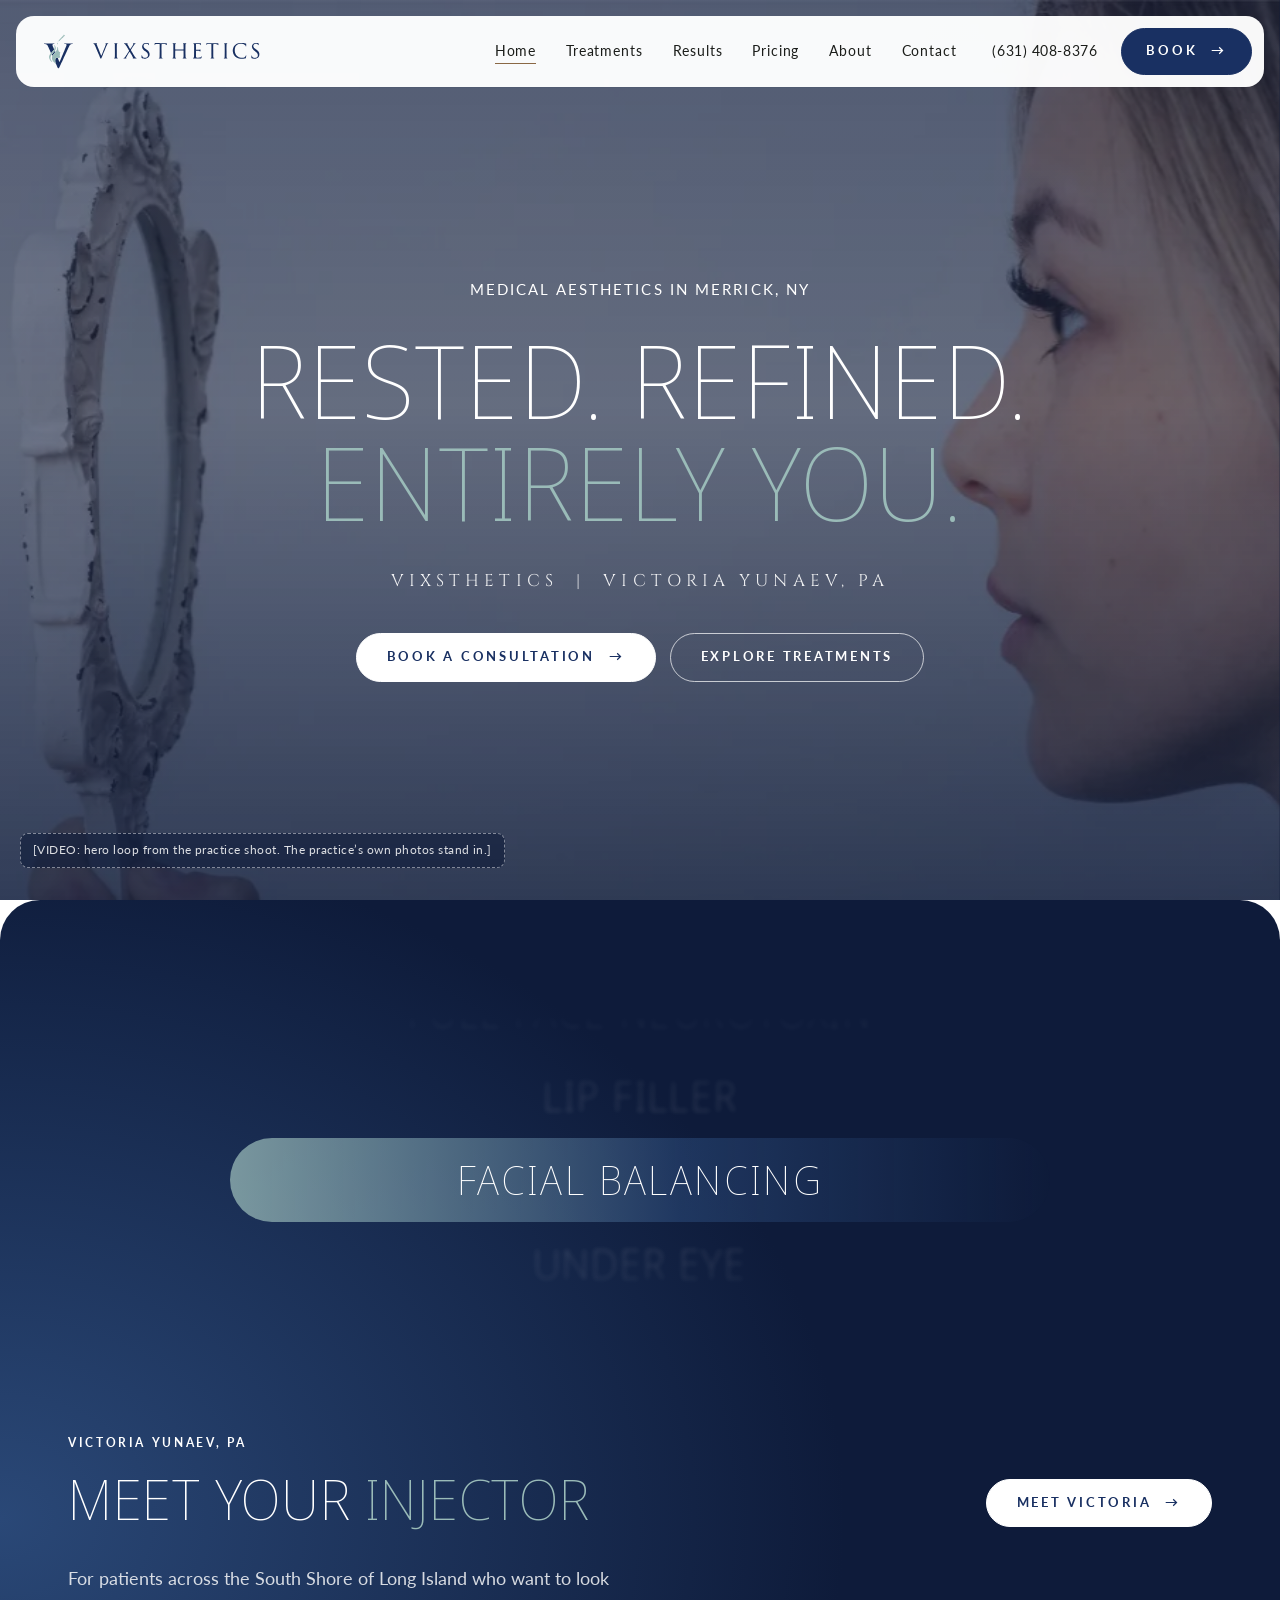
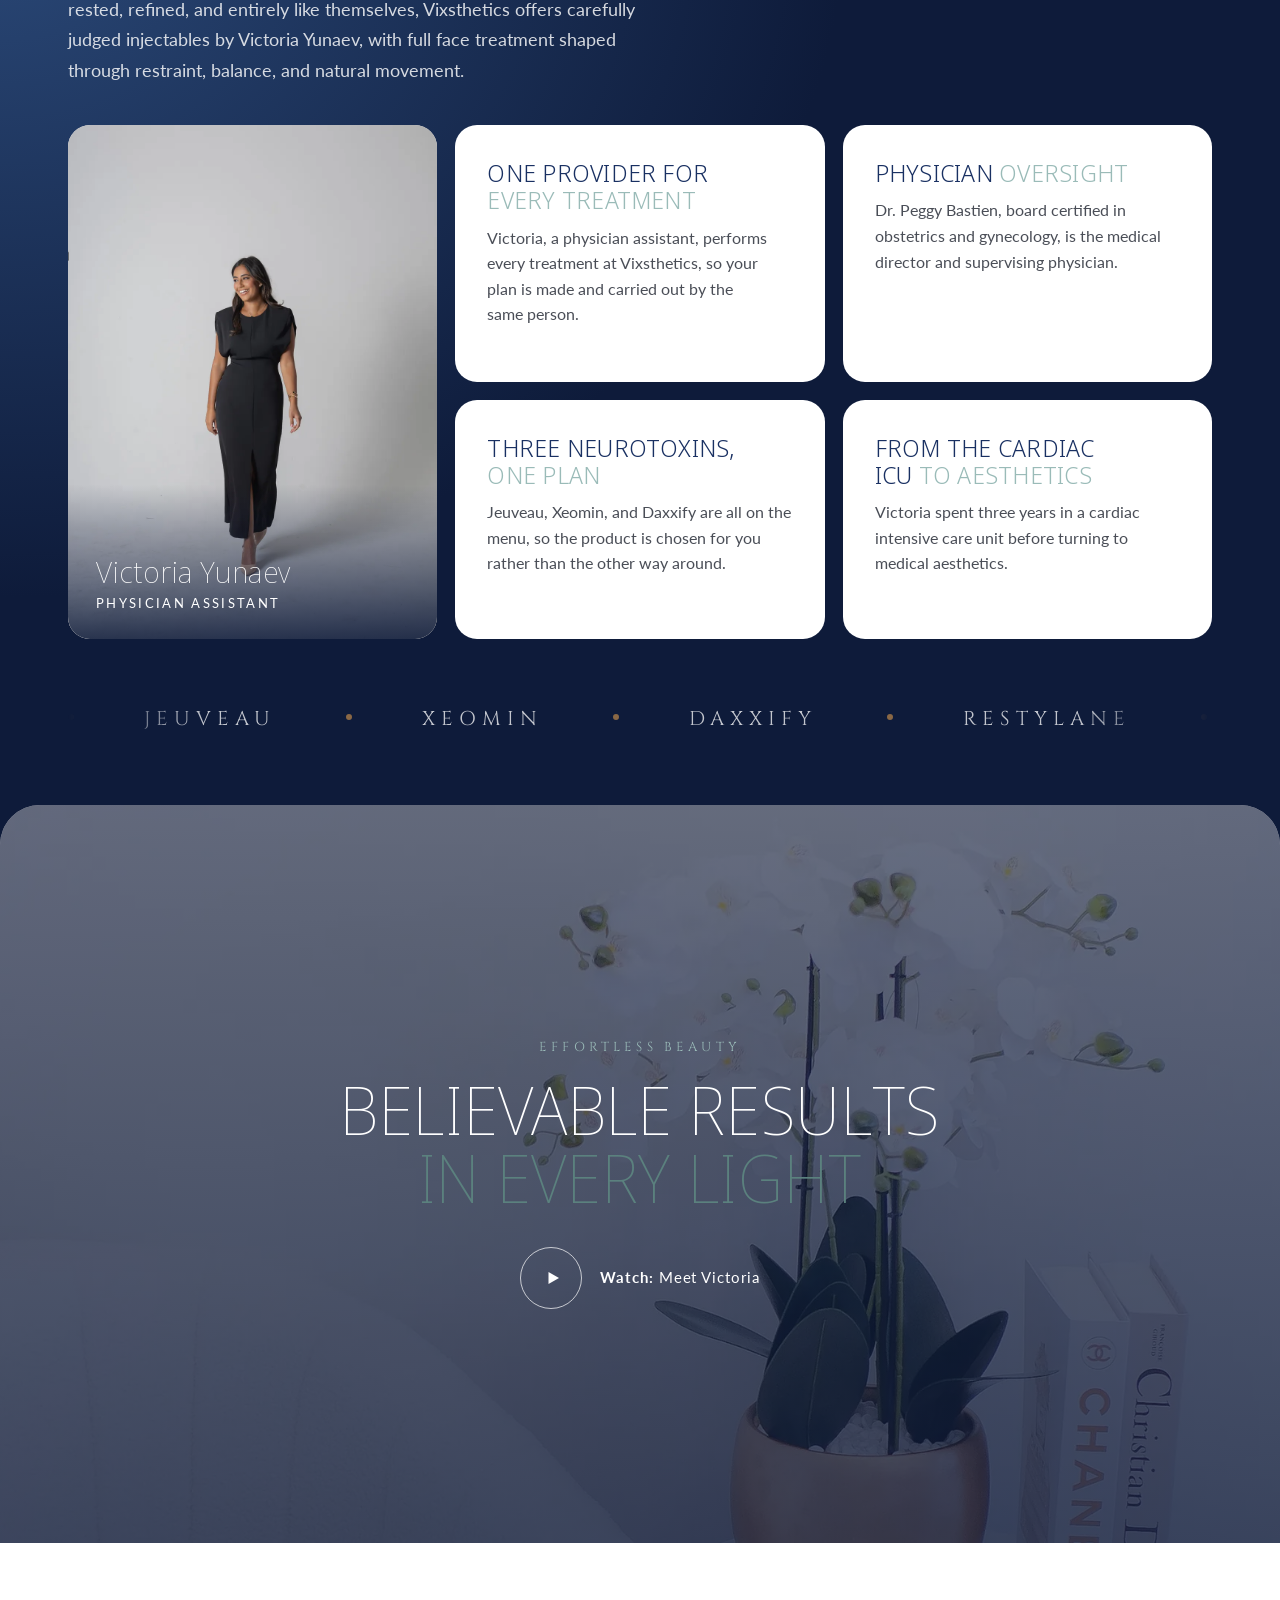
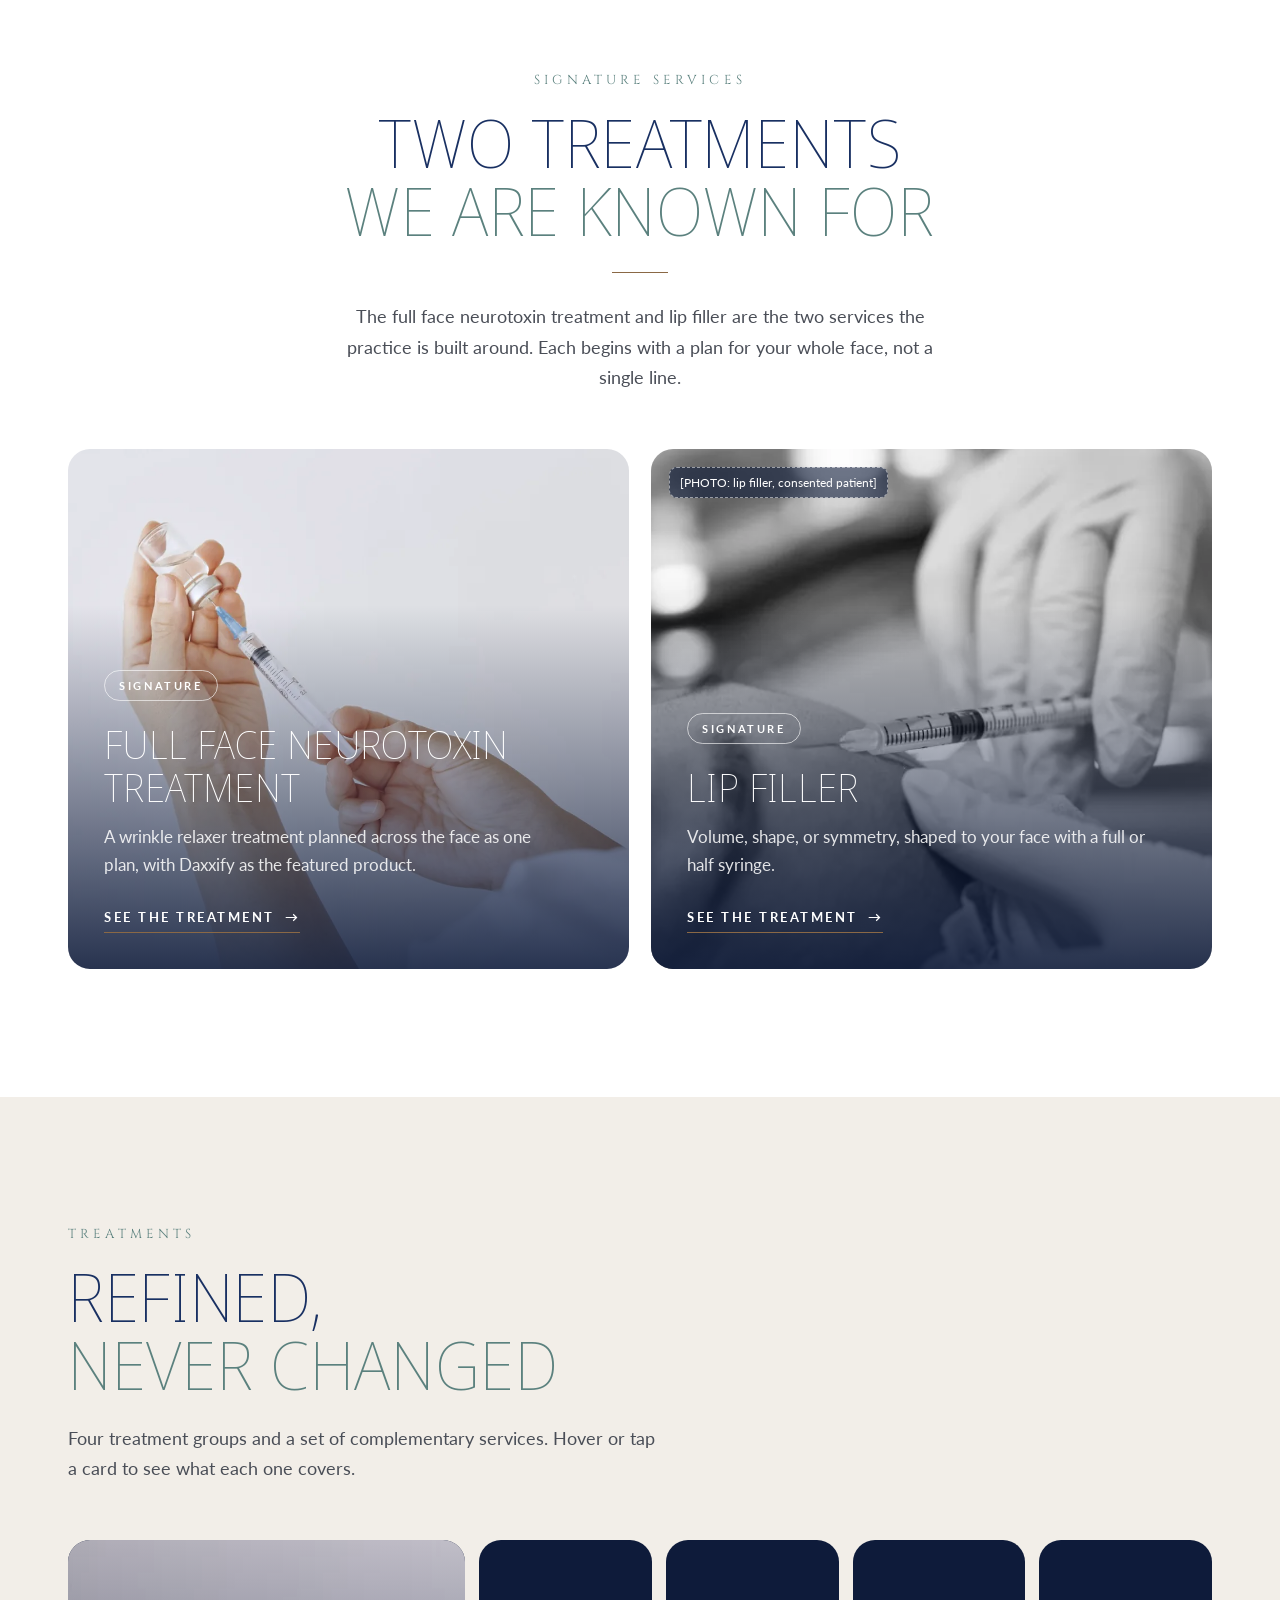
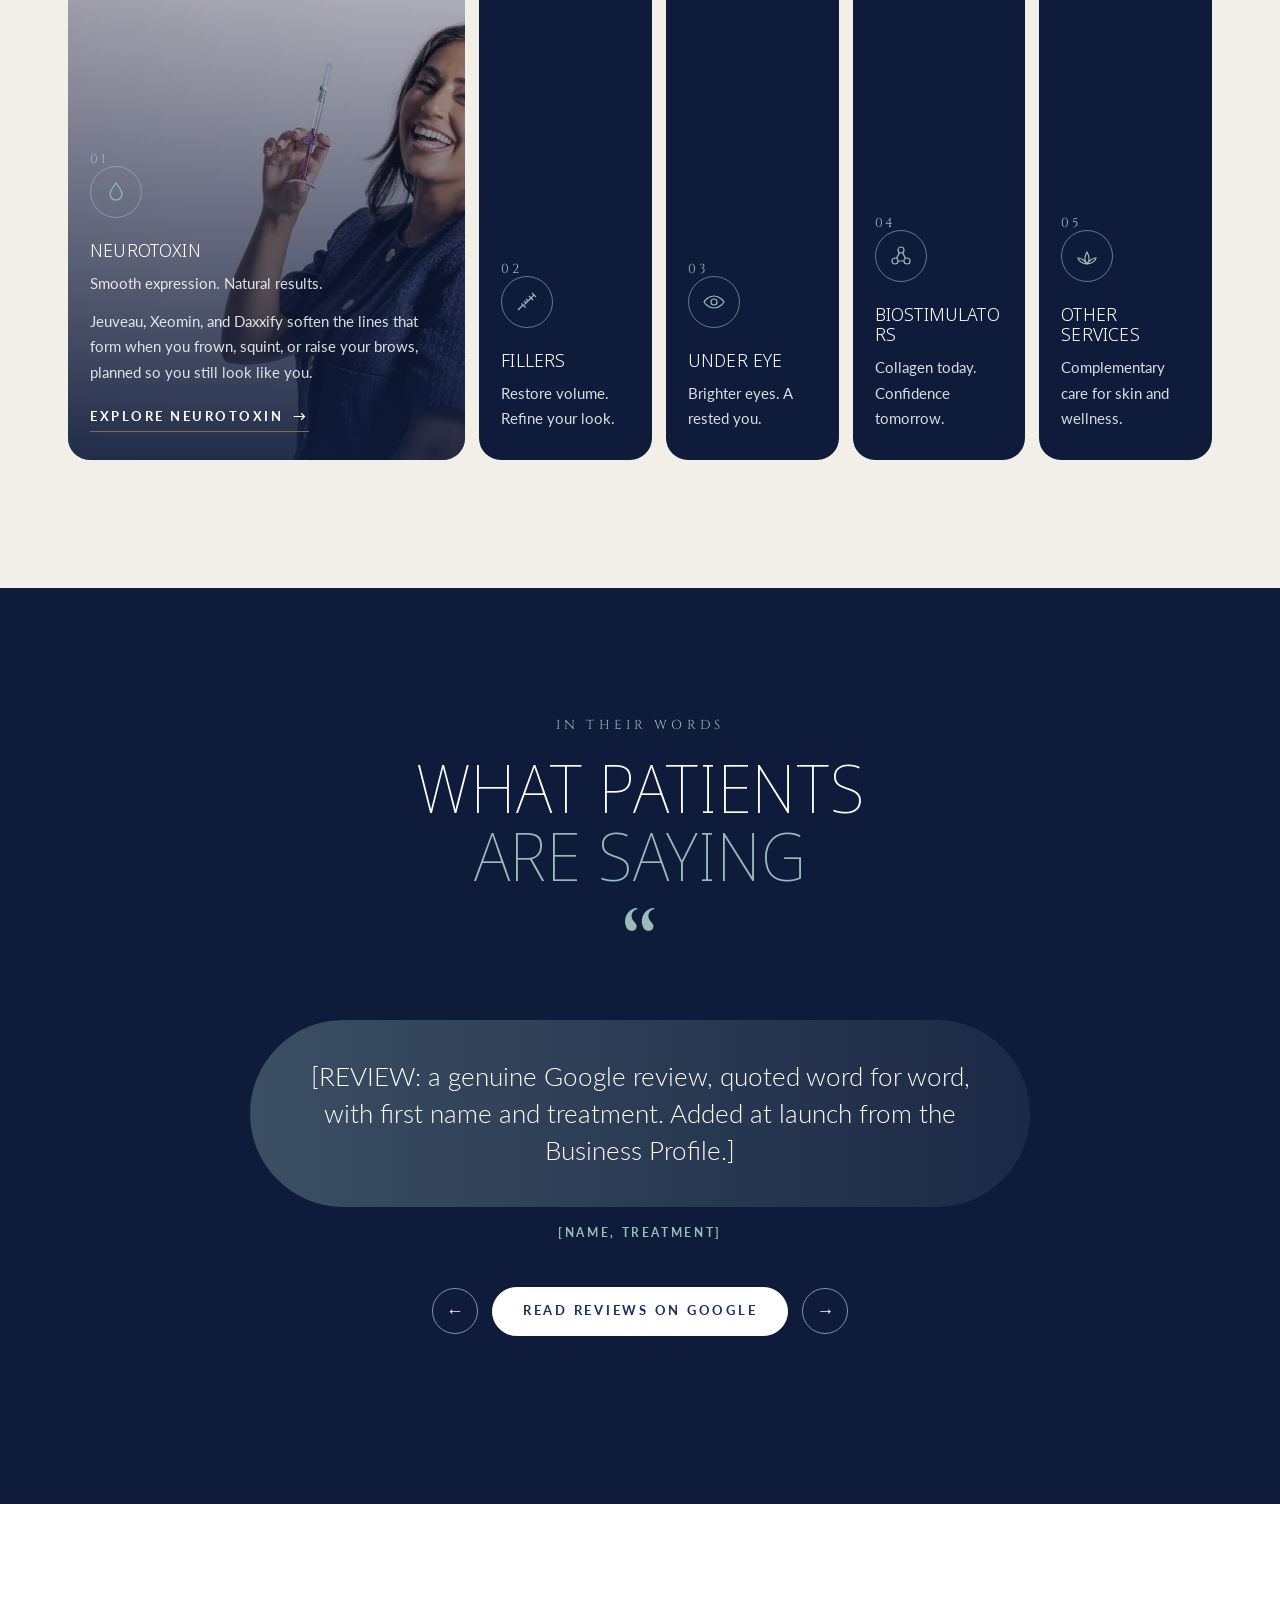
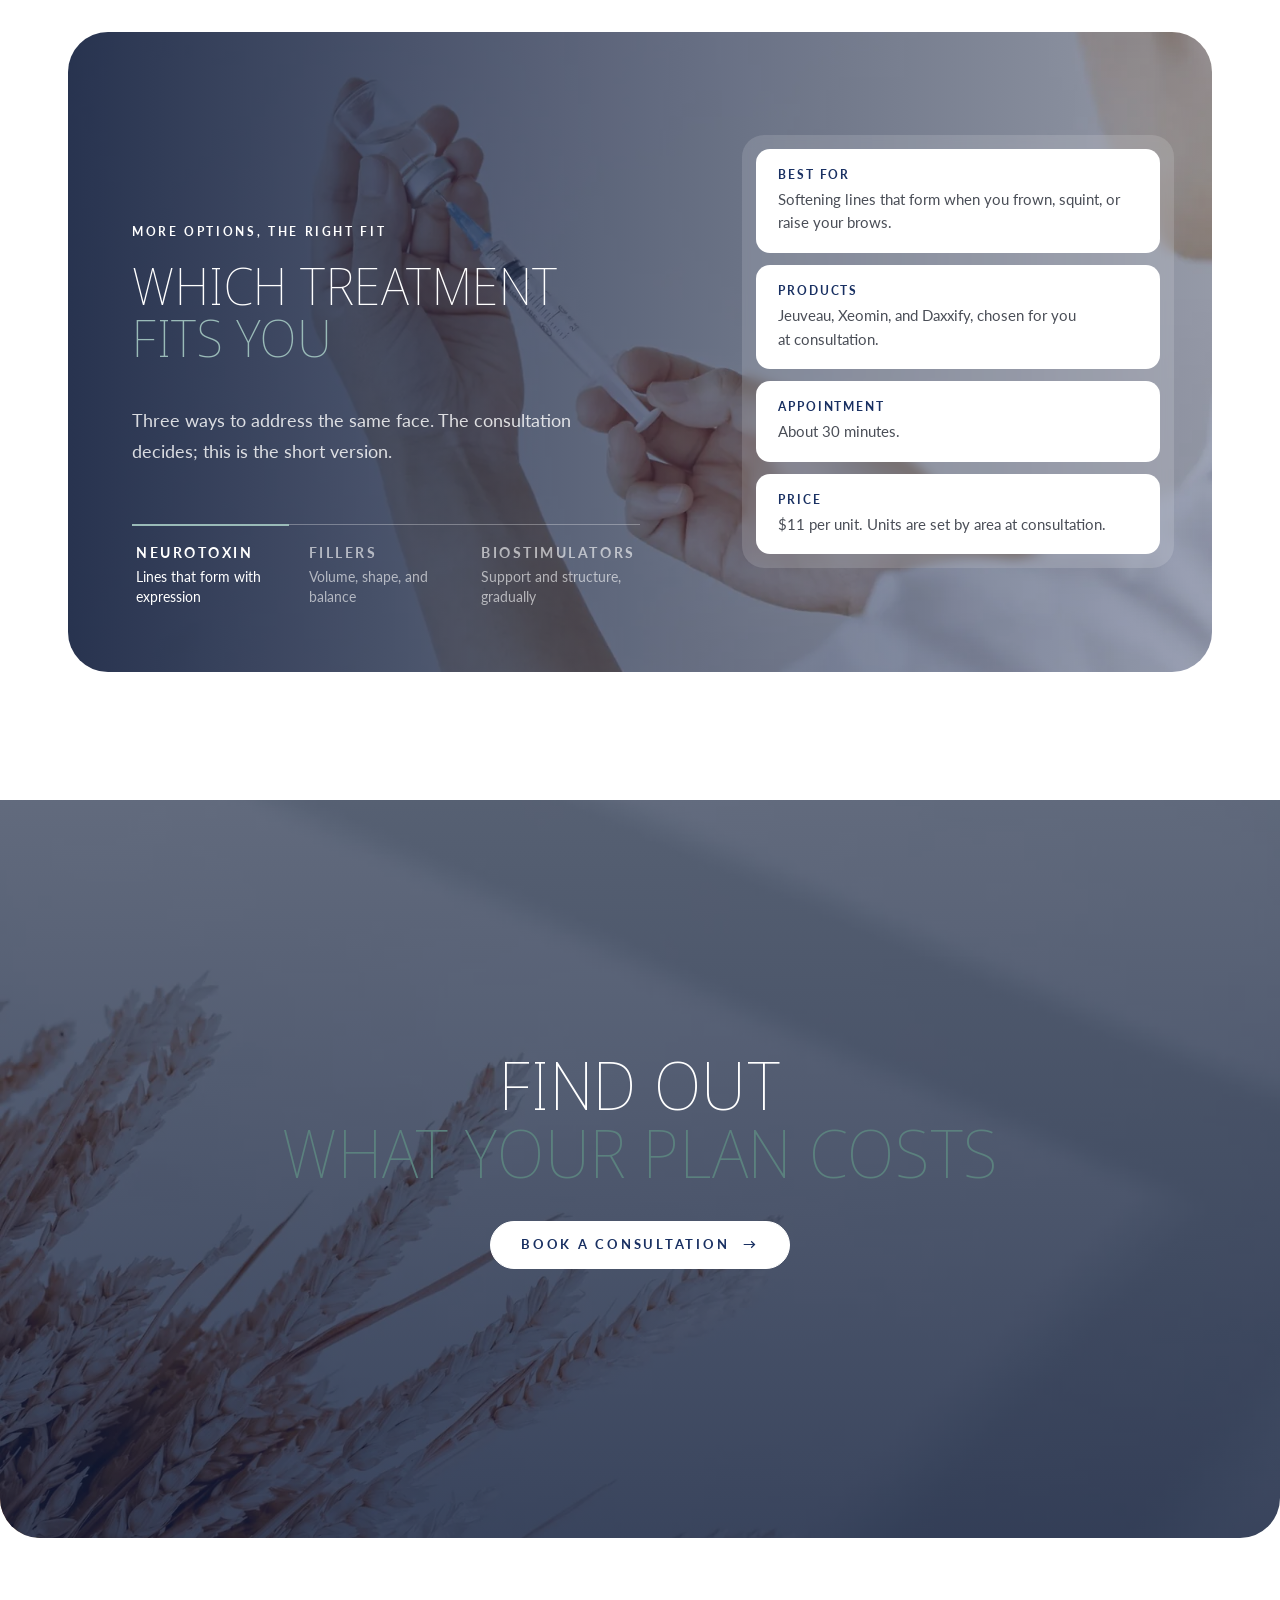
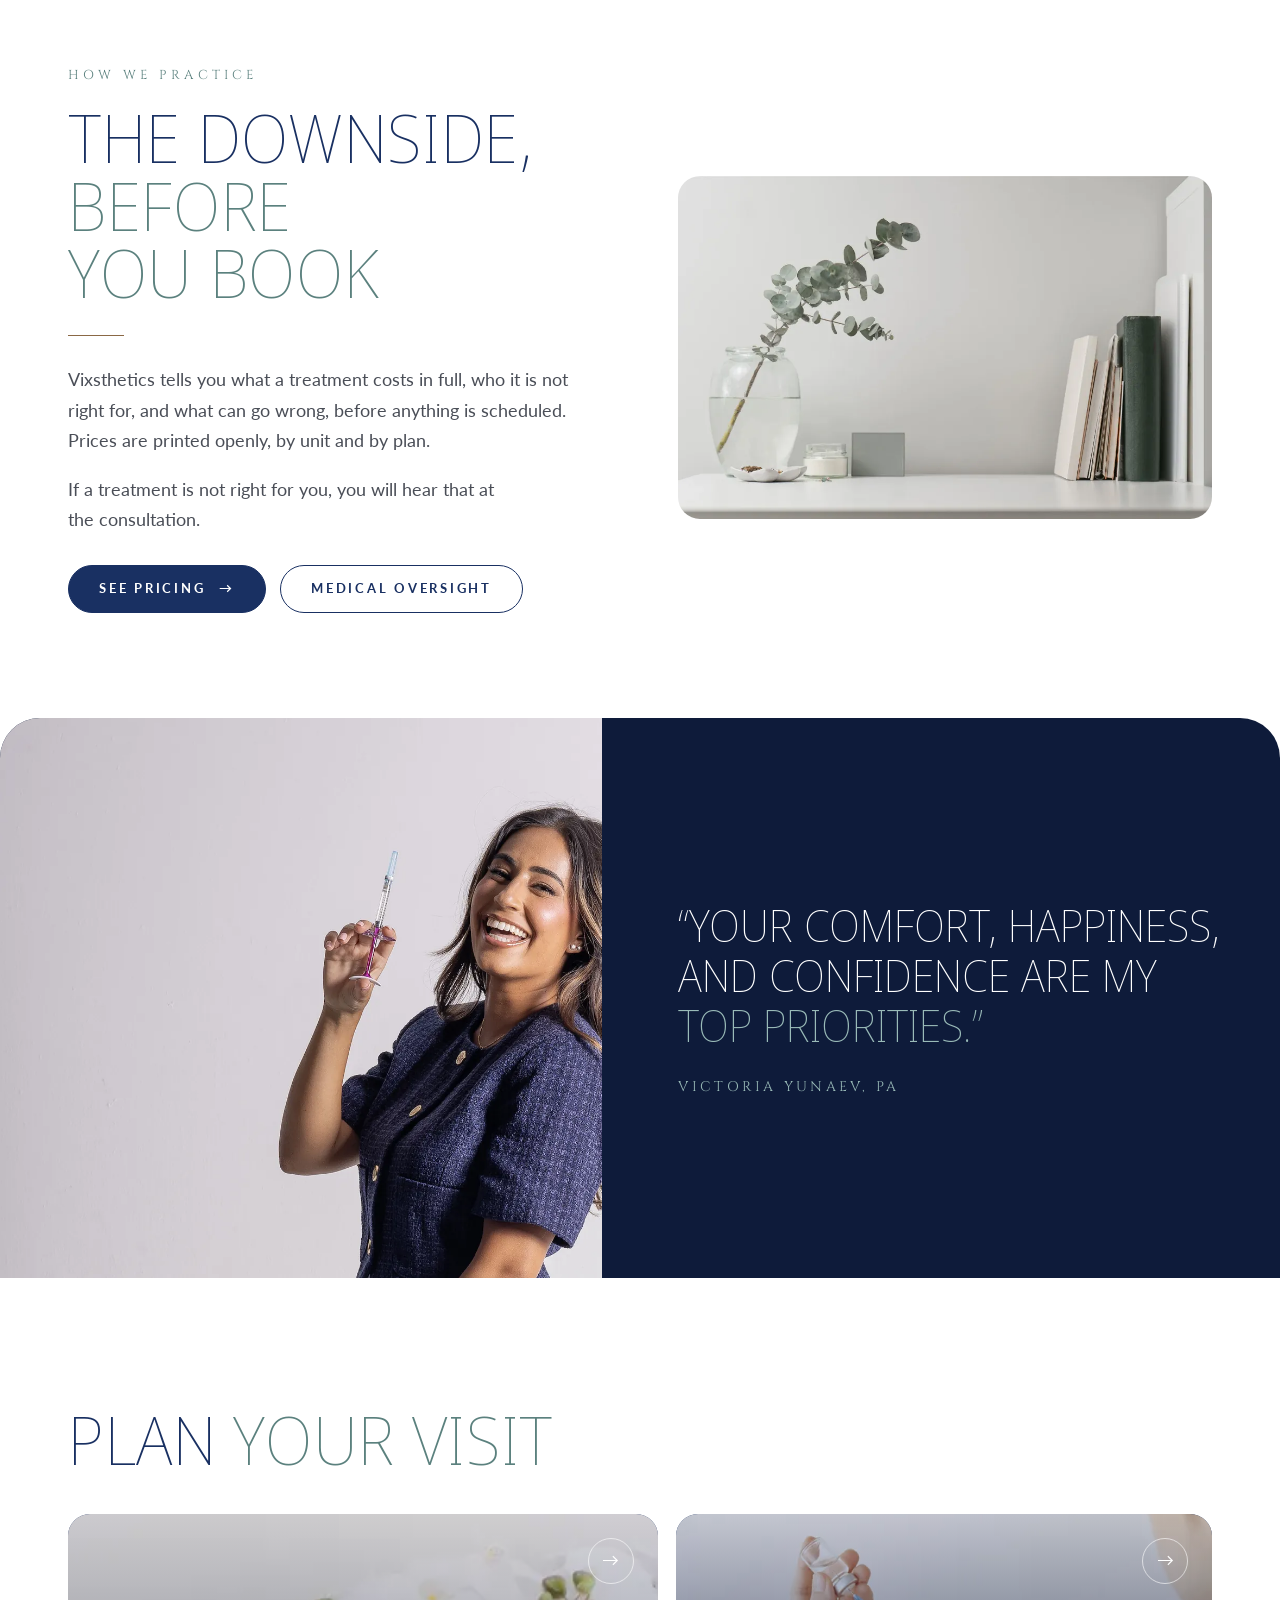
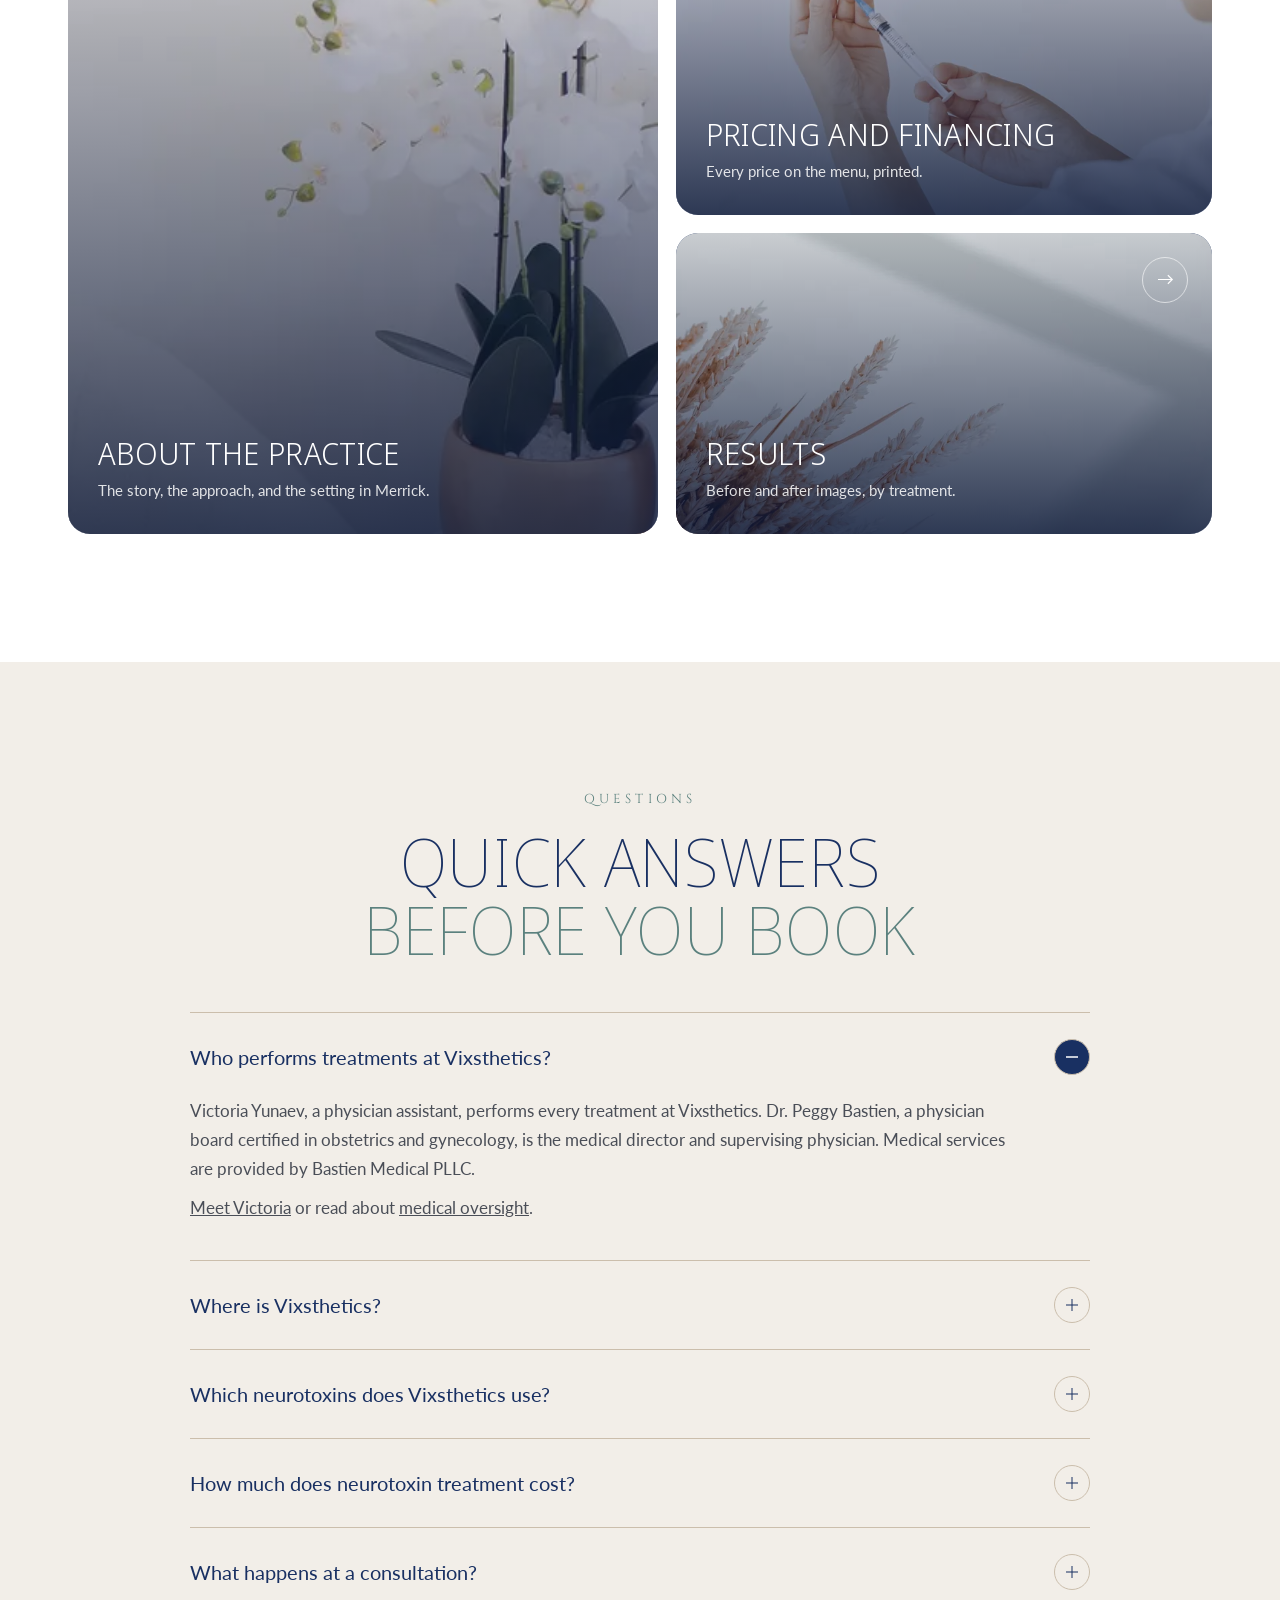
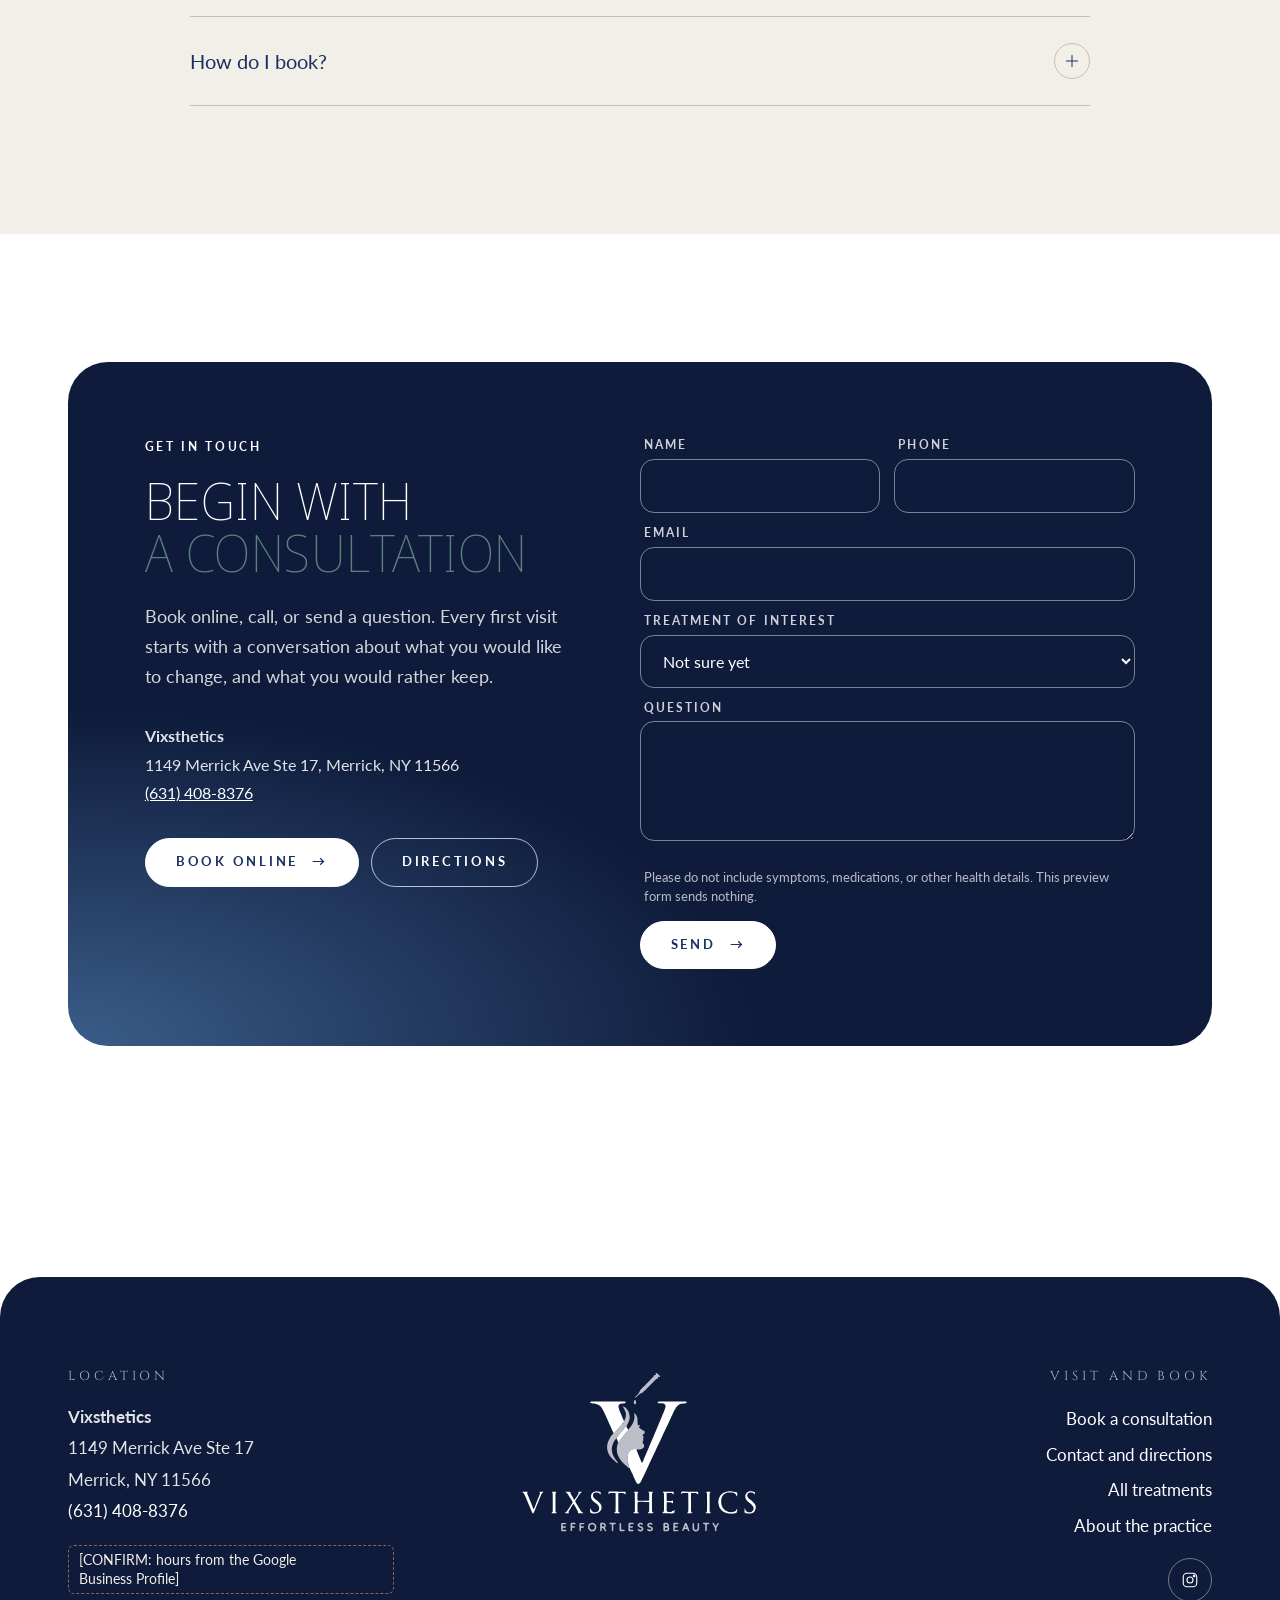
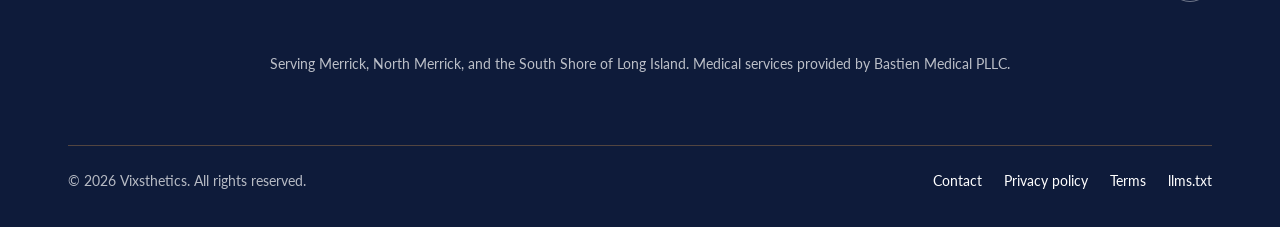
==== vixsthetics/index.html @ f8a54ae7 "vixsthetics: add preview site (home, treatments, pricing, about, bios, contact, results, book) Layou" ====
<!doctype html>
<html lang="en">
<head>
<meta charset="utf-8">
<meta name="viewport" content="width=device-width, initial-scale=1">
<meta name="robots" content="noindex, nofollow">
<title>Injectables in Merrick, NY | Vixsthetics</title>
<meta name="description" content="Vixsthetics in Merrick, NY: injectables by physician assistant Victoria Yunaev, including neurotoxin, fillers, under eye and biostimulators, for natural results.">
<link rel="canonical" href="https://vixsthetics.com/">
<meta name="color-scheme" content="light">
<meta name="theme-color" content="#ffffff">
<meta property="og:type" content="website">
<meta property="og:site_name" content="Vixsthetics">
<meta property="og:title" content="Injectables in Merrick, NY | Vixsthetics">
<meta property="og:description" content="Vixsthetics in Merrick, NY: injectables by physician assistant Victoria Yunaev, including neurotoxin, fillers, under eye and biostimulators, for natural results.">
<meta property="og:url" content="https://vixsthetics.com/">
<meta property="og:image" content="https://vixsthetics.com/assets/og/home.jpg">
<meta property="og:image:width" content="1200">
<meta property="og:image:height" content="630">
<meta property="og:locale" content="en_US">
<meta name="twitter:card" content="summary_large_image">
<meta name="twitter:title" content="Injectables in Merrick, NY | Vixsthetics">
<meta name="twitter:description" content="Vixsthetics in Merrick, NY: injectables by physician assistant Victoria Yunaev, including neurotoxin, fillers, under eye and biostimulators, for natural results.">
<meta name="twitter:image" content="https://vixsthetics.com/assets/og/home.jpg">
<link rel="me" href="https://www.instagram.com/vixsthetics">
<link rel="icon" href="assets/logo/vmark.svg" type="image/svg+xml">
<link rel="preconnect" href="https://fonts.googleapis.com">
<link rel="preconnect" href="https://fonts.gstatic.com" crossorigin>
<link rel="stylesheet" href="https://fonts.googleapis.com/css2?family=Cinzel:wght@400;500&family=Lato:wght@300;400;700&family=Noto+Sans+Display:wght@100;300&display=swap">
<link rel="preload" as="image" href="assets/img/patient-profile-hand-mirror.webp" fetchpriority="high"><link rel="stylesheet" href="assets/site.css">
<script type="application/ld+json">
{
 "@context": "https://schema.org",
 "@graph": [
  {
   "@type": "WebSite",
   "@id": "https://vixsthetics.com/#website",
   "url": "https://vixsthetics.com/",
   "name": "Vixsthetics",
   "publisher": {
    "@id": "https://vixsthetics.com/#organization"
   },
   "inLanguage": "en-US"
  },
  {
   "@type": "WebPage",
   "@id": "https://vixsthetics.com/#webpage",
   "url": "https://vixsthetics.com/",
   "name": "Injectables in Merrick, NY | Vixsthetics",
   "description": "Vixsthetics in Merrick, NY: injectables by physician assistant Victoria Yunaev, including neurotoxin, fillers, under eye and biostimulators, for natural results.",
   "isPartOf": {
    "@id": "https://vixsthetics.com/#website"
   },
   "about": {
    "@id": "https://vixsthetics.com/#organization"
   },
   "inLanguage": "en-US",
   "dateModified": "2026-11-23",
   "primaryImageOfPage": {
    "@type": "ImageObject",
    "url": "https://vixsthetics.com/assets/og/home.jpg"
   },
   "speakable": {
    "@type": "SpeakableSpecification",
    "cssSelector": [
     ".speakable"
    ]
   }
  },
  {
   "@type": [
    "MedicalBusiness",
    "LocalBusiness"
   ],
   "@id": "https://vixsthetics.com/#organization",
   "name": "Vixsthetics",
   "alternateName": "Vixsthetics Medical Aesthetics",
   "slogan": "Effortless beauty",
   "description": "Vixsthetics in Merrick, NY: injectables by physician assistant Victoria Yunaev, including neurotoxin, fillers, under eye and biostimulators, for natural results.",
   "url": "https://vixsthetics.com/",
   "logo": {
    "@type": "ImageObject",
    "url": "https://vixsthetics.com/assets/logo/lockup.svg"
   },
   "image": "https://vixsthetics.com/assets/img/victoria-yunaev-pa-vixsthetics-merrick-ny.webp",
   "telephone": "+16314088376",
   "email": "victoriayunaev@gmail.com",
   "address": {
    "@type": "PostalAddress",
    "streetAddress": "1149 Merrick Ave Ste 17",
    "addressLocality": "Merrick",
    "addressRegion": "NY",
    "postalCode": "11566",
    "addressCountry": "US"
   },
   "hasMap": "https://www.google.com/maps/search/?api=1&query=Vixsthetics%2C+1149+Merrick+Ave+Ste+17%2C+Merrick%2C+NY+11566",
   "areaServed": [
    {
     "@type": "City",
     "name": "Merrick, NY"
    },
    {
     "@type": "City",
     "name": "North Merrick, NY"
    },
    {
     "@type": "City",
     "name": "Bellmore, NY"
    },
    {
     "@type": "City",
     "name": "Wantagh, NY"
    },
    {
     "@type": "City",
     "name": "Massapequa, NY"
    },
    {
     "@type": "City",
     "name": "Babylon, NY"
    },
    {
     "@type": "City",
     "name": "Oceanside, NY"
    },
    {
     "@type": "City",
     "name": "Long Beach, NY"
    },
    {
     "@type": "City",
     "name": "Roslyn, NY"
    },
    {
     "@type": "City",
     "name": "Great Neck, NY"
    },
    {
     "@type": "City",
     "name": "Manhasset, NY"
    },
    {
     "@type": "Place",
     "name": "South Shore of Long Island, NY"
    }
   ],
   "founder": {
    "@id": "https://vixsthetics.com/victoria-yunaev/#person"
   },
   "employee": [
    {
     "@id": "https://vixsthetics.com/victoria-yunaev/#person"
    }
   ],
   "knowsAbout": [
    "Neurotoxin treatment",
    "Full face neurotoxin treatment",
    "Lip flip",
    "Facial balancing with fillers",
    "Dermal fillers",
    "Lip filler",
    "Under eye treatment",
    "PRP",
    "PRF",
    "Biostimulators",
    "Sculptra",
    "Radiesse",
    "Microneedling",
    "IV therapy",
    "Weight loss management",
    "Hair restoration"
   ],
   "medicalSpecialty": "Dermatology",
   "sameAs": [
    "https://www.instagram.com/vixsthetics"
   ],
   "potentialAction": {
    "@type": "ReserveAction",
    "name": "Book a consultation",
    "target": {
     "@type": "EntryPoint",
     "urlTemplate": "https://vixsthetics.janeapp.com/locations/vixsthetics/book",
     "actionPlatform": [
      "http://schema.org/DesktopWebPlatform",
      "http://schema.org/MobileWebPlatform"
     ]
    }
   },
   "parentOrganization": {
    "@type": "MedicalOrganization",
    "name": "Bastien Medical PLLC"
   }
  },
  {
   "@type": "Person",
   "@id": "https://vixsthetics.com/victoria-yunaev/#person",
   "name": "Victoria Yunaev",
   "jobTitle": "Physician Assistant",
   "description": "Physician assistant and injector at Vixsthetics in Merrick, NY, who performs every treatment at the practice and previously worked for three years in a cardiac intensive care unit.",
   "image": "https://vixsthetics.com/assets/img/victoria-yunaev-portrait.webp",
   "url": "https://vixsthetics.com/victoria-yunaev/",
   "worksFor": {
    "@id": "https://vixsthetics.com/#organization"
   },
   "knowsAbout": [
    "Neurotoxin treatment",
    "Full face neurotoxin treatment",
    "Lip flip",
    "Facial balancing with fillers",
    "Dermal fillers",
    "Lip filler",
    "Under eye treatment",
    "PRP",
    "PRF",
    "Biostimulators",
    "Sculptra",
    "Radiesse",
    "Microneedling",
    "IV therapy",
    "Weight loss management",
    "Hair restoration"
   ],
   "sameAs": [
    "https://www.instagram.com/vixsthetics"
   ]
  },
  {
   "@type": "FAQPage",
   "@id": "https://vixsthetics.com/#faq",
   "mainEntity": [
    {
     "@type": "Question",
     "name": "Who performs treatments at Vixsthetics?",
     "acceptedAnswer": {
      "@type": "Answer",
      "text": "Victoria Yunaev, a physician assistant, performs every treatment at Vixsthetics. Dr. Peggy Bastien, a physician board certified in obstetrics and gynecology, is the medical director and supervising physician. Medical services are provided by Bastien Medical PLLC."
     }
    },
    {
     "@type": "Question",
     "name": "Where is Vixsthetics?",
     "acceptedAnswer": {
      "@type": "Answer",
      "text": "Vixsthetics is at 1149 Merrick Ave Ste 17, Merrick, NY 11566, on the South Shore of Long Island. The phone number is (631) 408-8376."
     }
    },
    {
     "@type": "Question",
     "name": "Which neurotoxins does Vixsthetics use?",
     "acceptedAnswer": {
      "@type": "Answer",
      "text": "Three: Jeuveau, Xeomin, and Daxxify. Many people call the whole category Botox. Victoria chooses the product for your plan at your consultation, and Daxxify is the featured product for the full face neurotoxin treatment."
     }
    },
    {
     "@type": "Question",
     "name": "How much does neurotoxin treatment cost?",
     "acceptedAnswer": {
      "@type": "Answer",
      "text": "Neurotoxin is priced at $11 per unit. The number of units depends on the areas treated and is set with you at your consultation, so you know the full cost before treatment."
     }
    },
    {
     "@type": "Question",
     "name": "What happens at a consultation?",
     "acceptedAnswer": {
      "@type": "Answer",
      "text": "The consultation is a 25 minute visit with Victoria. It includes a skin and facial analysis, a review of your goals and medical history, a discussion of the treatment options that suit you, and a timeline for your plan."
     }
    },
    {
     "@type": "Question",
     "name": "How do I book?",
     "acceptedAnswer": {
      "@type": "Answer",
      "text": "Book online through the practice booking page on Jane, or call (631) 408-8376."
     }
    }
   ]
  }
 ]
}
</script>
<script type="speculationrules">{"prerender":[{"source":"document","where":{"and":[{"href_matches":"/*"},{"not":{"selector_matches":"[rel~=nofollow], [target=_blank]"}}]},"eagerness":"moderate"}]}</script>
</head>
<body>
<a class="skip" href="#main">Skip to content</a>
<header class="site-header">
 <div class="bar">
  <a class="brand" href="./" aria-label="Vixsthetics home"><img class="vm" src="assets/logo/vmark.svg" width="34" height="36" alt=""><img class="wm" src="assets/logo/wordmark.svg" width="178" height="21" alt="Vixsthetics"></a>
  <nav class="nav" aria-label="Main"><a href="./" aria-current="page">Home</a><a href="treatments/">Treatments</a><a href="results/">Results</a><a href="pricing/">Pricing</a><a href="about/">About</a><a href="contact/">Contact</a></nav>
  <a class="head-tel" href="tel:+16314088376">(631) 408-8376</a>
  <a class="btn" href="book/">Book <span class="arr" aria-hidden="true">&rarr;</span></a>
  <button class="menu-btn" type="button" aria-label="Menu" aria-expanded="false" aria-controls="mobile-menu"><span></span><span></span><span></span></button>
 </div>
</header>
<div class="mobile-menu" id="mobile-menu" inert><a href="./">Home</a><a href="treatments/">Treatments</a><a href="results/">Results</a><a href="pricing/">Pricing</a><a href="about/">About</a><a href="contact/">Contact</a><a class="btn light" href="book/">Book a consultation <span class="arr" aria-hidden="true">&rarr;</span></a><a class="mm-tel" href="tel:+16314088376">(631) 408-8376</a></div>
<main id="main">

<section class="hero" aria-label="Introduction">
 <div class="hero-stage">
  <div class="hero-slides" aria-hidden="true">
   <img class="on" src="assets/img/patient-profile-hand-mirror.webp" alt="" width="972" height="636" fetchpriority="high">
   <img src="assets/img/vixsthetics-treatment-room-detail.webp" alt="" width="1800" height="911" loading="lazy">
   <img src="assets/img/victoria-yunaev-pa-vixsthetics-merrick-ny.webp" alt="" width="1600" height="1031" loading="lazy">
  </div>
  <div class="hero-copy">
   <h1>Medical aesthetics in Merrick, NY</h1>
   <p class="display">Rested. Refined.<span class="h-sage">Entirely&nbsp;you.</span></p>
   <p class="sig">Vixsthetics &nbsp;|&nbsp; Victoria Yunaev,&nbsp;PA</p>
   <div class="actions"><a class="btn light" href="book/">Book a consultation <span class="arr" aria-hidden="true">&rarr;</span></a><a class="btn ghost-light" href="treatments/">Explore treatments</a></div>
  </div>
  <p class="ph-chip">[VIDEO: hero loop from the practice shoot. The practice&rsquo;s own photos stand in.]</p>
 </div>
</section>

<section class="panel on-dark" aria-labelledby="meet">
 <div class="wrap">
  <div class="wheel" aria-label="Treatments offered"><div class="wheel-pill" aria-hidden="true"></div><ul><li>Full face neurotoxin</li><li>Lip filler</li><li>Facial balancing</li><li>Under eye</li><li>Lip flip</li><li>Sculptra</li><li>Radiesse</li><li>Microneedling</li><li>IV therapy</li></ul></div>
  <div class="provider-head reveal">
   <div><p class="label">Victoria Yunaev, PA</p><h2 id="meet">Meet your <span class="h-sage" style="display:inline">injector</span></h2></div>
   <a class="btn light" href="victoria-yunaev/">Meet Victoria <span class="arr" aria-hidden="true">&rarr;</span></a>
  </div>
  <p class="lead speakable reveal" style="margin:0 0 40px">For patients across the South Shore of Long Island who want to look rested, refined, and entirely like themselves, Vixsthetics offers carefully judged injectables by Victoria Yunaev, with full face treatment shaped through restraint, balance, and natural movement.</p>
  <div class="pgrid">
   <div class="pcard photo reveal"><img src="assets/img/victoria-yunaev-portrait.webp" alt="Victoria Yunaev, physician assistant at Vixsthetics in Merrick, NY" width="1000" height="1392" loading="lazy"><div class="cap"><strong>Victoria Yunaev</strong><p>Physician assistant</p></div></div>
   <div class="pcard reveal d1"><h3>One provider for <span class="h-sage" style="display:inline">every treatment</span></h3><p>Victoria, a physician assistant, performs every treatment at Vixsthetics, so your plan is made and carried out by the same person.</p></div>
   <div class="pcard reveal d2"><h3>Physician <span class="h-sage" style="display:inline">oversight</span></h3><p>Dr. Peggy Bastien, board certified in obstetrics and gynecology, is the medical director and supervising physician.</p></div>
   <div class="pcard reveal d1"><h3>Three neurotoxins, <span class="h-sage" style="display:inline">one plan</span></h3><p>Jeuveau, Xeomin, and Daxxify are all on the menu, so the product is chosen for you rather than the other way around.</p></div>
   <div class="pcard reveal d2"><h3>From the cardiac ICU <span class="h-sage" style="display:inline">to aesthetics</span></h3><p>Victoria spent three years in a cardiac intensive care unit before turning to medical aesthetics.</p></div>
  </div>
  <div class="marquee" aria-label="Products used at Vixsthetics"><div class="marquee-track"><span>Jeuveau</span><span>Xeomin</span><span>Daxxify</span><span>Restylane</span><span>RHA collection</span><span>Sculptra</span><span>Radiesse</span><span>PRF EZGel</span><span>Jeuveau</span><span>Xeomin</span><span>Daxxify</span><span>Restylane</span><span>RHA collection</span><span>Sculptra</span><span>Radiesse</span><span>PRF EZGel</span></div></div>
 </div>
</section>

<section class="vcta" aria-labelledby="light">
 <img src="assets/img/vixsthetics-treatment-room-detail.webp" alt="" width="1800" height="911" loading="lazy">
 <div class="inner">
  <p class="eyebrow" style="color:#9ABBB8">Effortless beauty</p>
  <h2 id="light">Believable results <span class="h-sage">in every light</span></h2>
  <button class="watch" type="button" data-video="Meet Victoria Yunaev" data-summary="A short film introducing Victoria, how she plans a treatment, and what a first visit at Vixsthetics feels like. A full transcript will appear on the page."><span class="play"><svg viewBox="0 0 24 24" aria-hidden="true"><path d="M6 4l14 8-14 8z"/></svg></span><span><b>Watch:</b> Meet Victoria</span></button>
 </div>
</section>

<section class="pad" aria-labelledby="signature">
 <div class="wrap">
  <div class="center reveal"><p class="eyebrow">Signature services</p><h2 id="signature">Two treatments <span class="h-sage">we are known for</span></h2><hr class="rule"><p class="lead">The full face neurotoxin treatment and lip filler are the two services the practice is built around. Each begins with a plan for your whole face, not a single line.</p></div>
  <div class="sig-grid">
   <a class="sig-card reveal" href="treatments/#neurotoxin"><img src="assets/img/neurotoxin-vial-and-syringe.webp" alt="A neurotoxin vial and syringe held in gloved hands" width="1400" height="927" loading="lazy"><div class="body"><span class="mark">Signature</span><h3>Full face neurotoxin treatment</h3><p>A wrinkle relaxer treatment planned across the face as one plan, with Daxxify as the featured product.</p><span class="textlink">See the treatment <span class="arr" aria-hidden="true">&rarr;</span></span></div></a>
   <a class="sig-card reveal d1" href="treatments/#fillers"><img src="assets/img/injection-detail-gloved-hands.webp" alt="Gloved hands holding a syringe during a filler treatment" width="652" height="546" loading="lazy"><span class="ph-note">[PHOTO: lip filler, consented patient]</span><div class="body"><span class="mark">Signature</span><h3>Lip filler</h3><p>Volume, shape, or symmetry, shaped to your face with a full or half syringe.</p><span class="textlink">See the treatment <span class="arr" aria-hidden="true">&rarr;</span></span></div></a>
  </div>
 </div>
</section>

<section class="pad bone" aria-labelledby="concern">
 <div class="wrap">
  <div class="reveal"><p class="eyebrow">Treatments</p><h2 id="concern">Refined, <span class="h-sage">never changed</span></h2><p class="lead" style="margin-top:24px">Four treatment groups and a set of complementary services. Hover or tap a card to see what each one covers.</p></div>
  <div class="xcards reveal"><a class="xcard def" href="treatments/#neurotoxin">
  <img src="assets/img/victoria-yunaev-pa-vixsthetics-merrick-ny-800.webp" alt="" loading="lazy" width="800" height="600">
  <div class="in"><span class="num">01</span><span class="ico" aria-hidden="true"><svg viewBox="0 0 24 24"><path d="M12 3c3.5 4.6 6 8 6 11a6 6 0 0 1-12 0c0-3 2.5-6.4 6-11z"/></svg></span><h3>Neurotoxin</h3><p class="tag">Smooth expression. Natural results.</p><div class="more"><p>Jeuveau, Xeomin, and Daxxify soften the lines that form when you frown, squint, or raise your brows, planned so you still look like you.</p><span class="textlink">Explore neurotoxin <span class="arr" aria-hidden="true">&rarr;</span></span></div></div>
 </a><a class="xcard" href="treatments/#fillers">
  <img src="assets/img/injection-detail-gloved-hands.webp" alt="" loading="lazy" width="800" height="600">
  <div class="in"><span class="num">02</span><span class="ico" aria-hidden="true"><svg viewBox="0 0 24 24"><path d="M17 3l4 4M19 5l-9.5 9.5M14 6l4 4M6.5 13.5l4 4M8 15l-5 5M11 9l1.5 1.5M9 11l1.5 1.5"/></svg></span><h3>Fillers</h3><p class="tag">Restore volume. Refine your look.</p><div class="more"><p>Facial balancing, lip filler, and area treatments for the chin, cheeks, jawline, folds, and temples, with products from the RHA and Restylane collections.</p><span class="textlink">Explore fillers <span class="arr" aria-hidden="true">&rarr;</span></span></div></div>
 </a><a class="xcard" href="treatments/#under-eye">
  <img src="assets/img/patient-profile-hand-mirror.webp" alt="" loading="lazy" width="800" height="600">
  <div class="in"><span class="num">03</span><span class="ico" aria-hidden="true"><svg viewBox="0 0 24 24"><path d="M2 12s3.6-6 10-6 10 6 10 6-3.6 6-10 6S2 12 2 12z"/><circle cx="12" cy="12" r="3"/></svg></span><h3>Under eye</h3><p class="tag">Brighter eyes. A rested you.</p><div class="more"><p>Filler, PRF, PRP, PRF EZGel, and a PDGF treatment. The consultation decides which one suits the hollow or shadow you see.</p><span class="textlink">Explore under eye <span class="arr" aria-hidden="true">&rarr;</span></span></div></div>
 </a><a class="xcard" href="treatments/#biostimulators">
  <img src="assets/img/skin-texture-detail.webp" alt="" loading="lazy" width="800" height="600">
  <div class="in"><span class="num">04</span><span class="ico" aria-hidden="true"><svg viewBox="0 0 24 24"><circle cx="12" cy="6" r="3"/><circle cx="6" cy="17" r="3"/><circle cx="18" cy="17" r="3"/><path d="M10.5 8.6 7.5 14.4M13.5 8.6l3 5.8M9 17h6"/></svg></span><h3>Biostimulators</h3><p class="tag">Collagen today. Confidence tomorrow.</p><div class="more"><p>Sculptra and Radiesse work gradually, giving support and structure to a face that has lost volume over time.</p><span class="textlink">Explore biostimulators <span class="arr" aria-hidden="true">&rarr;</span></span></div></div>
 </a><a class="xcard" href="treatments/#other-services">
  <img src="assets/img/vixsthetics-studio-shelf.webp" alt="" loading="lazy" width="800" height="600">
  <div class="in"><span class="num">05</span><span class="ico" aria-hidden="true"><svg viewBox="0 0 24 24"><path d="M12 20c-4 0-8-2.5-9-6 3 0 6 1.5 9 6zM12 20c4 0 8-2.5 9-6-3 0-6 1.5-9 6zM12 20c-2.5-3-3-7 0-12 3 5 2.5 9 0 12z"/></svg></span><h3>Other services</h3><p class="tag">Complementary care for skin and wellness.</p><div class="more"><p>Microneedling, IV therapy, weight loss management, and hair restoration with PRP.</p><span class="textlink">Explore other services <span class="arr" aria-hidden="true">&rarr;</span></span></div></div>
 </a></div>
 </div>
</section>

<section class="pad dark" aria-labelledby="reviews">
 <div class="wrap center"><p class="eyebrow">In their words</p><h2 id="reviews">What patients <span class="h-sage">are&nbsp;saying</span></h2></div>
 <div class="quotes" aria-roledescription="carousel">
  <span class="qmark" aria-hidden="true">&ldquo;</span>
  <div class="qtrack"><div class="qslide" aria-roledescription="slide"><div class="qpill">[REVIEW: a genuine Google review, quoted word for word, with first name and treatment. Added at launch from the Business Profile.]</div><p class="qwho">[Name, treatment]</p></div><div class="qslide" aria-roledescription="slide"><div class="qpill">[REVIEW: a genuine Google review, quoted word for word, with first name and treatment. Added at launch from the Business Profile.]</div><p class="qwho">[Name, treatment]</p></div><div class="qslide" aria-roledescription="slide"><div class="qpill">[REVIEW: a genuine Google review, quoted word for word, with first name and treatment. Added at launch from the Business Profile.]</div><p class="qwho">[Name, treatment]</p></div></div>
  <div class="qctrl"><button class="qbtn qprev" type="button" aria-label="Previous review">&larr;</button><a class="btn light" href="https://www.google.com/maps/search/?api=1&amp;query=Vixsthetics+Merrick+NY" target="_blank" rel="noopener">Read reviews on Google</a><button class="qbtn qnext" type="button" aria-label="Next review">&rarr;</button></div>
 </div>
</section>

<section class="pad" aria-labelledby="fit">
 <div class="wrap">
  <div class="tabs reveal on-dark">
   <img src="assets/img/neurotoxin-vial-and-syringe.webp" alt="" width="1400" height="927" loading="lazy">
   <div class="left">
    <p class="label">More options, the right fit</p>
    <h2 id="fit">Which treatment <span class="h-sage">fits you</span></h2>
    <p class="lead">Three ways to address the same face. The consultation decides; this is the short version.</p>
    <div class="tablist" role="tablist" aria-label="Treatment types"><button class="tab" role="tab" id="tab-neurotoxin" aria-controls="panel-neurotoxin" aria-selected="true" tabindex="0" data-img="assets/img/neurotoxin-vial-and-syringe.webp"><strong>Neurotoxin</strong><span>Lines that form with expression</span></button><button class="tab" role="tab" id="tab-fillers" aria-controls="panel-fillers" aria-selected="false" tabindex="-1" data-img="assets/img/injection-detail-gloved-hands.webp"><strong>Fillers</strong><span>Volume, shape, and balance</span></button><button class="tab" role="tab" id="tab-biostimulators" aria-controls="panel-biostimulators" aria-selected="false" tabindex="-1" data-img="assets/img/skin-texture-detail.webp"><strong>Biostimulators</strong><span>Support and structure, gradually</span></button></div>
   </div>
   <div class="tabpanel" role="tabpanel" id="panel-neurotoxin" aria-labelledby="tab-neurotoxin"><div class="icards"><div class="icard"><p class="k">Best for</p><p>Softening lines that form when you frown, squint, or raise your brows.</p></div><div class="icard"><p class="k">Products</p><p>Jeuveau, Xeomin, and Daxxify, chosen for you at consultation.</p></div><div class="icard"><p class="k">Appointment</p><p>About 30 minutes.</p></div><div class="icard"><p class="k">Price</p><p>$11 per unit. Units are set by area at consultation.</p></div></div></div><div class="tabpanel" role="tabpanel" id="panel-fillers" aria-labelledby="tab-fillers" hidden><div class="icards"><div class="icard"><p class="k">Best for</p><p>Restoring volume and balance in the lips, cheeks, chin, jawline, and folds.</p></div><div class="icard"><p class="k">Products</p><p>The RHA and Restylane collections, matched to the area.</p></div><div class="icard"><p class="k">Appointment</p><p>About 45 minutes.</p></div><div class="icard"><p class="k">Price</p><p>$650 per syringe. Half syringe of lip filler, $450.</p></div></div></div><div class="tabpanel" role="tabpanel" id="panel-biostimulators" aria-labelledby="tab-biostimulators" hidden><div class="icards"><div class="icard"><p class="k">Best for</p><p>A face that has lost volume and support over time.</p></div><div class="icard"><p class="k">Products</p><p>Sculptra and Radiesse.</p></div><div class="icard"><p class="k">How it works</p><p>They prompt your own collagen, so change builds over the weeks after treatment.</p></div><div class="icard"><p class="k">Price</p><p>Set by plan at consultation. <span class="ph">[CONFIRM: price]</span></p></div></div></div>
  </div>
 </div>
</section>

<section class="vcta invert" aria-labelledby="find">
 <img src="assets/img/neutral-texture-detail.webp" alt="" width="1600" height="1067" loading="lazy">
 <div class="inner">
  <h2 id="find">Find out <span class="h-sage"><span class="rotator"><span>which treatment fits</span><span>what your plan costs</span><span>if you are a candidate</span></span></span></h2>
  <p style="margin-top:34px"><a class="btn light" href="book/">Book a consultation <span class="arr" aria-hidden="true">&rarr;</span></a></p>
 </div>
</section>

<section class="pad" aria-labelledby="honest">
 <div class="wrap split">
  <div class="reveal"><p class="eyebrow">How we practice</p><h2 id="honest">The downside, <span class="h-sage">before you book</span></h2><hr class="rule">
   <p class="lead">Vixsthetics tells you what a treatment costs in full, who it is not right for, and what can go wrong, before anything is scheduled. Prices are printed openly, by unit and by plan.</p>
   <p class="lead">If a treatment is not right for you, you will hear that at the consultation.</p>
   <p style="margin-top:30px;display:flex;gap:14px;flex-wrap:wrap"><a class="btn" href="pricing/">See pricing <span class="arr" aria-hidden="true">&rarr;</span></a><a class="btn outline" href="medical-oversight/">Medical oversight</a></p></div>
  <div class="reveal d1" style="border-radius:22px;overflow:hidden"><img src="assets/img/vixsthetics-studio-shelf.webp" alt="A calm shelf with eucalyptus and books at the Vixsthetics studio" width="1026" height="660" loading="lazy" style="width:100%"></div>
 </div>
</section>

<section class="quote-band" aria-label="A note from Victoria">
 <div class="split">
  <div class="photo"><img src="assets/img/victoria-yunaev-pa-vixsthetics-merrick-ny.webp" alt="Victoria Yunaev smiling and holding a syringe" width="1600" height="1031" loading="lazy"></div>
  <blockquote class="reveal"><p>&ldquo;Your comfort, happiness, and confidence are my <span class="h-sage">top priorities.&rdquo;</span></p><cite>Victoria Yunaev, PA</cite></blockquote>
 </div>
</section>

<section class="pad" aria-labelledby="more">
 <div class="wrap">
  <h2 id="more" class="reveal" style="margin-bottom:40px">Plan <span class="h-sage" style="display:inline">your visit</span></h2>
  <div class="tiles">
   <a class="tile reveal" href="about/"><img src="assets/img/vixsthetics-treatment-room-detail-800.webp" alt="" width="800" height="405" loading="lazy"><span class="arrow" aria-hidden="true">&rarr;</span><div><h3>About the practice</h3><p>The story, the approach, and the setting in Merrick.</p></div></a>
   <a class="tile reveal d1" href="pricing/"><img src="assets/img/neurotoxin-vial-and-syringe-700.webp" alt="" width="700" height="463" loading="lazy"><span class="arrow" aria-hidden="true">&rarr;</span><div><h3>Pricing and financing</h3><p>Every price on the menu, printed.</p></div></a>
   <a class="tile reveal d2" href="results/"><img src="assets/img/neutral-texture-detail-800.webp" alt="" width="800" height="533" loading="lazy"><span class="arrow" aria-hidden="true">&rarr;</span><div><h3>Results</h3><p>Before and after images, by treatment.</p></div></a>
  </div>
 </div>
</section>

<section class="pad bone" aria-labelledby="quick">
 <div class="wrap">
  <div class="center reveal"><p class="eyebrow">Questions</p><h2 id="quick">Quick answers <span class="h-sage">before you&nbsp;book</span></h2></div>
  <div class="faq">
<details open><summary><span>Who performs treatments at Vixsthetics?</span><span class="pm" aria-hidden="true"></span></summary><div class="a"><p>Victoria Yunaev, a physician assistant, performs every treatment at Vixsthetics. Dr. Peggy Bastien, a physician board certified in obstetrics and gynecology, is the medical director and supervising physician. Medical services are provided by Bastien Medical PLLC.</p><p><a href="victoria-yunaev/">Meet Victoria</a> or read about <a href="medical-oversight/">medical oversight</a>.</p></div></details>
<details><summary><span>Where is Vixsthetics?</span><span class="pm" aria-hidden="true"></span></summary><div class="a"><p>Vixsthetics is at 1149 Merrick Ave Ste 17, Merrick, NY 11566, on the South Shore of Long Island. Call <a href="tel:+16314088376">(631) 408-8376</a> or see <a href="contact/">directions</a>.</p></div></details>
<details><summary><span>Which neurotoxins does Vixsthetics use?</span><span class="pm" aria-hidden="true"></span></summary><div class="a"><p>Three: Jeuveau, Xeomin, and Daxxify. Many people call the whole category Botox. Victoria chooses the product for your plan at your consultation, and Daxxify is the featured product for the full face neurotoxin treatment.</p></div></details>
<details><summary><span>How much does neurotoxin treatment cost?</span><span class="pm" aria-hidden="true"></span></summary><div class="a"><p>Neurotoxin is priced at $11 per unit. The number of units depends on the areas treated and is set with you at your consultation, so you know the full cost before treatment. See <a href="pricing/">pricing</a> for every treatment.</p></div></details>
<details><summary><span>What happens at a consultation?</span><span class="pm" aria-hidden="true"></span></summary><div class="a"><p>The consultation is a 25 minute visit with Victoria. It includes a skin and facial analysis, a review of your goals and medical history, a discussion of the treatment options that suit you, and a timeline for your plan. <a href="book/">How booking works</a>.</p></div></details>
<details><summary><span>How do I book?</span><span class="pm" aria-hidden="true"></span></summary><div class="a"><p>Book online through the practice&rsquo;s Jane booking page, or call <a href="tel:+16314088376">(631) 408-8376</a>.</p></div></details>
</div>
 </div>
</section>

<section class="pad" aria-label="Contact">
 <div class="wrap"><div class="contact-card reveal">
 <div>
  <p class="label">Get in touch</p>
  <h2>Begin with <span class="h-sage">a&nbsp;consultation</span></h2>
  <p class="lead" style="margin-top:22px">Book online, call, or send a question. Every first visit starts with a conversation about what you would like to change, and what you would rather keep.</p>
  <div class="nap"><strong>Vixsthetics</strong><br>1149 Merrick Ave Ste 17, Merrick, NY 11566<br><a href="tel:+16314088376">(631) 408-8376</a></div>
  <p style="margin-top:30px;display:flex;gap:12px;flex-wrap:wrap"><a class="btn light" href="https://vixsthetics.janeapp.com/locations/vixsthetics/book" target="_blank" rel="noopener">Book online <span class="arr" aria-hidden="true">&rarr;</span></a><a class="btn ghost-light" href="contact/">Directions</a></p>
 </div>
 <form class="f" action="#" method="post" toolname="request_consultation" tooldescription="Ask Vixsthetics in Merrick, NY a question or request a consultation. Never submit health details.">
  <div class="field"><label for="f-name">Name</label><input id="f-name" name="name" autocomplete="name" required></div>
  <div class="field"><label for="f-phone">Phone</label><input id="f-phone" name="phone" type="tel" autocomplete="tel"></div>
  <div class="field full"><label for="f-email">Email</label><input id="f-email" name="email" type="email" autocomplete="email" required></div>
  <div class="field full"><label for="f-int">Treatment of interest</label><select id="f-int" name="treatment"><option>Not sure yet</option><option>Full face neurotoxin treatment</option><option>Neurotoxin</option><option>Lip flip</option><option>Lip filler</option><option>Facial balancing with fillers</option><option>Under eye treatment</option><option>Sculptra or Radiesse</option><option>Microneedling</option><option>IV therapy</option><option>Weight loss management</option><option>Hair restoration</option></select></div>
  <div class="field full"><label for="f-msg">Question</label><textarea id="f-msg" name="message"></textarea></div>
  <input type="hidden" name="ai_source" value="">
  <p class="field full note">Please do not include symptoms, medications, or other health details. This preview form sends nothing.</p>
  <div class="field full"><button class="btn light" type="submit">Send <span class="arr" aria-hidden="true">&rarr;</span></button></div>
  <div class="thanks" role="status"><strong>Thank you.</strong> In the live site this message goes to the practice and you will hear back soon. Nothing was sent from this preview.</div>
 </form>
</div></div>
</section>

</main>
<footer class="site-footer">
 <div class="wrap">
  <div class="fgrid">
   <div>
    <h2>Location</h2>
    <address><strong>Vixsthetics</strong><br>1149 Merrick Ave Ste 17<br>Merrick, NY 11566<br><a href="tel:+16314088376">(631) 408-8376</a></address>
    <p style="margin:18px 0 0;color:rgba(255,255,255,.8)"><span class="ph" style="background:transparent;color:#F2EEE8;border-color:#8A6845">[CONFIRM: hours from the Google Business Profile]</span></p>
   </div>
   <img class="logo" src="assets/logo/lockup-white.svg" width="250" height="169" alt="Vixsthetics, Effortless Beauty" loading="lazy">
   <div class="fright">
    <h2>Visit and book</h2>
    <ul class="flinks">
     <li><a href="book/">Book a consultation</a></li>
     <li><a href="contact/">Contact and directions</a></li>
     <li><a href="treatments/">All treatments</a></li>
     <li><a href="about/">About the practice</a></li>
    </ul>
    <div class="socials"><a href="https://www.instagram.com/vixsthetics" rel="me noopener" target="_blank" aria-label="Vixsthetics on Instagram"><svg viewBox="0 0 24 24" fill="none" stroke="currentColor" stroke-width="1.5" aria-hidden="true"><rect x="3" y="3" width="18" height="18" rx="5"/><circle cx="12" cy="12" r="4"/><circle cx="17.5" cy="6.5" r="1" fill="currentColor"/></svg></a></div>
   </div>
  </div>
  <p style="margin:50px 0 0;font-size:14px;color:rgba(255,255,255,.72);text-align:center">Serving Merrick, North Merrick, and the South Shore of Long Island. Medical services provided by Bastien Medical PLLC.</p>
  <div class="fbase">
   <p style="margin:0">&copy; <span data-year>2026</span> Vixsthetics. All rights reserved.</p>
   <ul><li><a href="contact/">Contact</a></li><li><a href="privacy-policy/">Privacy policy</a></li><li><a href="terms/">Terms</a></li><li><a href="llms.txt">llms.txt</a></li></ul>
  </div>
 </div>
</footer>
<a class="btn float-book" href="book/">Book a consultation <span class="arr" aria-hidden="true">&rarr;</span></a>
<dialog class="vmodal" id="video-modal" aria-label="Video">
 <button class="close" type="button" aria-label="Close video">&times;</button>
 <div class="frame"><div><p class="eyebrow" style="color:#9ABBB8">Video placeholder</p><p class="vt"></p><p style="margin-top:14px;font-size:14px;opacity:.75">[VIDEO: to be filmed at the practice photo and video shoot. A transcript will sit under each video on the page.]</p></div></div>
 <p class="sum"></p>
</dialog>
<script src="assets/site.js" defer></script>
</body>
</html>
---- vixsthetics/assets/site.css ----
/* Vixsthetics preview theme. Light mode only. Brand board V2 (10/15/2026). */
:root{
  color-scheme: light;
  --navy:#193062; --ink-navy:#0E1B3A; --umber:#2F2622; --cognac:#8A6845;
  --stone:#CBBEAC; --bone:#F2EEE8; --ink:#1B1D1A; --sage:#9ABBB8; --sage-text:#5B817E; --white:#fff;
  --muted:#4A4E57;
  --display:"Noto Sans Display", "Helvetica Neue", Arial, sans-serif;
  --body:"Lato", "Helvetica Neue", Arial, sans-serif;
  --accent:"Cinzel", Georgia, serif;
  --radius:22px; --radius-lg:40px;
  --wrap:1240px; --gutter:clamp(16px,4vw,48px);
  --ease:cubic-bezier(.22,.61,.36,1);
}
*,*::before,*::after{box-sizing:border-box}
html{-webkit-text-size-adjust:100%;scroll-behavior:smooth;scroll-padding-top:110px}
body{margin:0;background:var(--white);color:var(--ink);font:400 17px/1.7 var(--body);-webkit-font-smoothing:antialiased;overflow-x:hidden}
img,video,svg{display:block;max-width:100%;height:auto}
a{color:inherit}
p,li{text-wrap:pretty}
h1,h2,h3,h4{text-wrap:balance;margin:0;font-family:var(--display);font-weight:100;text-transform:uppercase;letter-spacing:.01em;line-height:1.02;color:var(--navy)}
h1{font-size:clamp(44px,7.2vw,104px)}
h2{font-size:clamp(36px,5.2vw,76px)}
h3{font-size:clamp(22px,2.2vw,30px);font-weight:300;line-height:1.12}
.h-sage{color:var(--sage-text);display:block}
.dark .h-sage,.on-dark .h-sage{color:var(--sage)}
.lead{font-size:clamp(17px,1.4vw,19px);color:var(--muted);max-width:60ch}
.dark .lead,.on-dark .lead{color:rgba(255,255,255,.82)}
.wrap{width:100%;max-width:var(--wrap);margin:0 auto;padding:0 var(--gutter)}
.skip{position:absolute;left:-9999px;top:0;z-index:100;background:var(--navy);color:#fff;padding:12px 18px}
.skip:focus{left:16px;top:16px}
:focus-visible{outline:2px solid var(--cognac);outline-offset:3px}

/* Labels and eyebrows: never headings */
.label{font:700 12px/1.4 var(--body);letter-spacing:.22em;text-transform:uppercase;color:var(--navy);margin:0 0 18px}
.eyebrow{font:400 13px/1.4 var(--accent);letter-spacing:.32em;text-transform:uppercase;color:var(--sage-text);margin:0 0 20px}
.dark .label,.on-dark .label{color:#fff}
.dark .eyebrow,.on-dark .eyebrow{color:var(--sage)}
.rule{width:56px;height:1px;background:var(--cognac);border:0;margin:28px 0}
.center{text-align:center}.center .rule{margin-left:auto;margin-right:auto}.center .lead{margin-left:auto;margin-right:auto}

/* Buttons */
.btn{--bg:var(--navy);--fg:#fff;display:inline-flex;align-items:center;gap:14px;padding:17px 30px;border:1px solid var(--bg);background:var(--bg);color:var(--fg);font:700 12.5px/1 var(--body);letter-spacing:.22em;text-transform:uppercase;text-decoration:none;border-radius:999px;cursor:pointer;transition:background .35s var(--ease),color .35s var(--ease),border-color .35s var(--ease),transform .35s var(--ease)}
.btn .arr{display:inline-block;transition:transform .35s var(--ease)}
.btn:hover .arr{transform:translateX(5px)}
.btn:hover{background:var(--ink-navy);border-color:var(--ink-navy)}
.btn.outline{--bg:transparent;--fg:var(--navy);border-color:var(--navy)}
.btn.outline:hover{background:var(--navy);color:#fff}
.btn.light{--bg:#fff;--fg:var(--navy)}
.btn.light:hover{background:var(--bone);border-color:var(--bone)}
.btn.ghost-light{--bg:transparent;--fg:#fff;border-color:rgba(255,255,255,.7)}
.btn.ghost-light:hover{background:#fff;color:var(--navy);border-color:#fff}
.textlink{font:700 12.5px/1 var(--body);letter-spacing:.2em;text-transform:uppercase;text-decoration:none;color:var(--navy);position:relative;padding-bottom:8px;display:inline-flex;gap:10px}
.textlink::after{content:"";position:absolute;left:0;bottom:0;height:1px;width:100%;background:var(--cognac);transform-origin:left;transition:transform .4s var(--ease)}
.textlink:hover::after{transform:scaleX(.35)}
.on-dark .textlink,.dark .textlink{color:#fff}

/* Header: floating pill */
.site-header{position:fixed;top:16px;left:16px;right:16px;z-index:50;transition:transform .45s var(--ease)}
.site-header .bar{display:flex;align-items:center;gap:24px;max-width:1408px;margin:0 auto;background:rgba(255,255,255,.97);border-radius:18px;padding:12px 12px 12px 26px;box-shadow:0 1px 0 rgba(14,27,58,.04);transition:box-shadow .4s var(--ease)}
.scrolled .site-header .bar{box-shadow:0 14px 40px -18px rgba(14,27,58,.35)}
.brand{display:flex;align-items:center;gap:12px;text-decoration:none;flex-shrink:0}
.brand .vm{width:34px;height:auto}
.brand .wm{width:178px;height:auto}
.nav{display:flex;gap:6px;margin-left:auto}
.nav a{position:relative;font:400 14px/1 var(--body);letter-spacing:.06em;text-decoration:none;color:var(--ink);padding:12px 12px;border-radius:10px;transition:background .25s}
.nav a::after{content:"";position:absolute;left:12px;right:12px;bottom:6px;height:1px;background:var(--cognac);transform:scaleX(0);transform-origin:left;transition:transform .35s var(--ease)}
.nav a:hover::after,.nav a[aria-current="page"]::after{transform:scaleX(1)}
.head-tel{font:400 14px/1 var(--body);letter-spacing:.04em;text-decoration:none;color:var(--ink);white-space:nowrap}
.head-tel:hover{color:var(--navy)}
.site-header .btn{padding:16px 24px}
.menu-btn{display:none;margin-left:auto;width:48px;height:48px;border-radius:12px;border:1px solid var(--stone);background:#fff;cursor:pointer;position:relative}
.menu-btn span{position:absolute;left:14px;right:14px;height:1.5px;background:var(--navy);transition:transform .35s var(--ease),opacity .2s}
.menu-btn span:nth-child(1){top:18px}.menu-btn span:nth-child(2){top:23.5px}.menu-btn span:nth-child(3){top:29px}
.menu-open .menu-btn span:nth-child(1){transform:translateY(5.5px) rotate(45deg)}
.menu-open .menu-btn span:nth-child(2){opacity:0}
.menu-open .menu-btn span:nth-child(3){transform:translateY(-5.5px) rotate(-45deg)}
.mobile-menu{position:fixed;inset:0;z-index:45;background:var(--ink-navy);color:#fff;padding:120px 28px 40px;display:flex;flex-direction:column;gap:6px;opacity:0;visibility:hidden;transform:translateY(-12px);transition:opacity .35s var(--ease),transform .35s var(--ease),visibility .35s}
.menu-open .mobile-menu{opacity:1;visibility:visible;transform:none}
.mobile-menu a{font:100 34px/1.3 var(--display);text-transform:uppercase;text-decoration:none;color:#fff;border-bottom:1px solid rgba(138,104,69,.5);padding:10px 0}
.mobile-menu .btn{margin-top:28px;justify-content:center;font-size:13px}
.mobile-menu .mm-tel{border:0;font:400 18px/1.4 var(--body);text-transform:none;margin-top:16px;color:var(--sage)}
@media (max-width:1180px){.head-tel{display:none}}
@media (max-width:1020px){.nav,.site-header .bar>.btn{display:none}.menu-btn{display:block}.site-header .bar{padding:10px 10px 10px 18px}}
@media (max-width:420px){.brand .wm{width:150px}.brand .vm{width:30px}}

/* Floating book pill (Chu-style "Contact Us") */
.float-book{position:fixed;right:20px;bottom:20px;z-index:40;box-shadow:0 18px 40px -16px rgba(14,27,58,.55);opacity:0;transform:translateY(16px);pointer-events:none;transition:opacity .4s var(--ease),transform .4s var(--ease)}
.show-float .float-book{opacity:1;transform:none;pointer-events:auto}
@media (max-width:640px){.float-book{left:16px;right:16px;bottom:14px;justify-content:center}}

/* Sections */
section{position:relative}
.pad{padding:clamp(80px,10vw,140px) 0}
.pad-sm{padding:clamp(56px,7vw,96px) 0}
.bone{background:var(--bone)}
.dark{background:var(--ink-navy);color:#fff}
.dark h1,.dark h2,.dark h3{color:#fff}
.round-top{border-radius:var(--radius-lg) var(--radius-lg) 0 0;margin-top:calc(var(--radius-lg) * -1);z-index:2}
.split{display:grid;grid-template-columns:1fr 1fr;gap:clamp(32px,6vw,96px);align-items:center}
@media (max-width:860px){.split{grid-template-columns:1fr}}

/* Hero (home): sticky photo stack, panel slides over it */
.hero{position:relative;height:150vh;margin-bottom:-50vh}
.hero-stage{position:sticky;top:0;height:100vh;min-height:620px;overflow:hidden;background:var(--ink-navy);display:grid;place-items:center;text-align:center;color:#fff}
.hero-slides{position:absolute;inset:0}
.hero-slides img{position:absolute;inset:0;width:100%;height:100%;object-fit:cover;opacity:0;transform:scale(1.08);transition:opacity 1.6s ease}
.hero-slides img.on{opacity:1;animation:kenburns 9s linear forwards}
@keyframes kenburns{from{transform:scale(1.08)}to{transform:scale(1.0)}}
.hero-stage::after{content:"";position:absolute;inset:0;background:linear-gradient(180deg,rgba(14,27,58,.66) 0%,rgba(14,27,58,.56) 45%,rgba(14,27,58,.82) 100%)}
.hero-copy{position:relative;z-index:2;padding:120px var(--gutter) 60px;max-width:1100px}
.hero-copy h1{font:400 15px/1.5 var(--body);letter-spacing:.14em;text-transform:uppercase;color:#fff;margin:0 0 28px}
.hero-copy .display{font:100 clamp(46px,8vw,118px)/1 var(--display);text-transform:uppercase;letter-spacing:.01em;margin:0;text-wrap:balance}
.hero-copy .display .h-sage{color:var(--sage)}
.hero-copy .sig{font:400 clamp(14px,1.4vw,17px)/1.5 var(--accent);letter-spacing:.3em;text-transform:uppercase;margin:34px 0 0;color:rgba(255,255,255,.9)}
.hero-copy .actions{display:flex;gap:14px;justify-content:center;flex-wrap:wrap;margin-top:40px}
.ph-chip{position:absolute;z-index:3;left:20px;bottom:20px;font:400 12px/1.4 var(--body);letter-spacing:.04em;color:rgba(255,255,255,.85);background:rgba(14,27,58,.6);border:1px dashed rgba(255,255,255,.45);padding:8px 12px;border-radius:8px;max-width:calc(100% - 40px)}

/* Wheel of treatment names (Chu "LASIK / PRK" picker) */
.panel{position:relative;z-index:3;background:radial-gradient(120% 80% at 0% 40%,#2a4877 0%,var(--ink-navy) 55%);color:#fff;border-radius:var(--radius-lg) var(--radius-lg) 0 0;padding:clamp(70px,9vw,120px) 0 clamp(70px,9vw,120px)}
.wheel{position:relative;height:330px;max-width:820px;margin:0 auto 90px;overflow:hidden;mask-image:linear-gradient(180deg,transparent,#000 30%,#000 70%,transparent)}
.wheel-pill{position:absolute;left:0;right:0;top:50%;height:84px;transform:translateY(-50%);border-radius:999px;background:linear-gradient(90deg,rgba(154,187,184,.75) 0%,rgba(42,72,119,.6) 55%,rgba(14,27,58,.4) 100%)}
.wheel ul{list-style:none;margin:0;padding:0;position:absolute;left:0;right:0;top:50%;transition:transform .9s var(--ease)}
.wheel li{height:84px;display:flex;align-items:center;justify-content:center;font:100 clamp(24px,3.4vw,40px)/1 var(--display);text-transform:uppercase;letter-spacing:.06em;color:#fff;opacity:.28;filter:blur(2.5px);transition:opacity .9s var(--ease),filter .9s var(--ease)}
.wheel li.on{opacity:1;filter:none}
.wheel li a{text-decoration:none}

/* Provider strip with overlapping portrait */
.provider-head{display:flex;justify-content:space-between;align-items:end;gap:24px;flex-wrap:wrap;margin-bottom:36px}
.provider-head h2{font-size:clamp(34px,4.4vw,60px)}
.pgrid{display:grid;grid-template-columns:repeat(3,1fr);gap:18px;position:relative}
.pcard{background:#fff;color:var(--ink);border-radius:var(--radius);padding:34px 32px;min-height:220px;transition:transform .5s var(--ease),box-shadow .5s var(--ease)}
.pcard:hover{transform:translateY(-6px);box-shadow:0 30px 60px -30px rgba(0,0,0,.5)}
.pcard h3{font-size:clamp(21px,1.9vw,26px);margin-bottom:12px}
.pcard p{margin:0;color:var(--muted);font-size:15.5px;line-height:1.65}
.pcard.photo{grid-row:span 2;padding:0;overflow:hidden;position:relative;background:var(--bone)}
.pcard.photo img{width:100%;height:100%;object-fit:cover;object-position:50% 20%;transition:transform 1.2s var(--ease)}
.pcard.photo:hover img{transform:scale(1.04)}
.pcard.photo .cap{position:absolute;left:0;right:0;bottom:0;padding:70px 28px 26px;background:linear-gradient(180deg,transparent,rgba(14,27,58,.85));color:#fff}
.pcard.photo .cap p{color:#fff;margin:0;font:400 13px/1.5 var(--body);letter-spacing:.18em;text-transform:uppercase}
.pcard.photo .cap strong{display:block;font:100 30px/1.1 var(--display);letter-spacing:.02em;margin-bottom:6px}
@media (max-width:960px){.pgrid{grid-template-columns:1fr 1fr}.pcard.photo{grid-row:span 1;grid-column:1/-1;aspect-ratio:4/3}}
@media (max-width:600px){.pgrid{grid-template-columns:1fr}.pcard{min-height:0}}

/* Product name marquee */
.marquee{overflow:hidden;margin-top:70px;mask-image:linear-gradient(90deg,transparent,#000 12%,#000 88%,transparent)}
.marquee-track{display:flex;gap:70px;width:max-content;animation:marquee 38s linear infinite}
.marquee span{font:400 clamp(16px,1.6vw,20px)/1 var(--accent);letter-spacing:.3em;text-transform:uppercase;color:rgba(255,255,255,.75);white-space:nowrap}
.marquee span::before{content:"";display:inline-block;width:6px;height:6px;border-radius:50%;background:var(--cognac);margin-right:70px;vertical-align:middle;transform:translateY(-3px)}
@keyframes marquee{to{transform:translateX(-50%)}}
.marquee:hover .marquee-track{animation-play-state:paused}

/* Video CTA (rounded corners, Watch button) */
.vcta{position:relative;min-height:min(82vh,780px);display:grid;place-items:center;text-align:center;color:#fff;overflow:hidden;border-radius:var(--radius-lg) var(--radius-lg) 0 0;z-index:3;margin-top:calc(var(--radius-lg)*-1)}
.vcta.invert{border-radius:0 0 var(--radius-lg) var(--radius-lg);margin-top:0}
.vcta>img{position:absolute;inset:0;width:100%;height:100%;object-fit:cover;transform:scale(1.06);transition:transform 1.6s var(--ease)}
.vcta.in-view>img{transform:scale(1)}
.vcta::after{content:"";position:absolute;inset:0;background:linear-gradient(180deg,rgba(14,27,58,.62),rgba(14,27,58,.8))}
.vcta .inner{position:relative;z-index:2;padding:110px var(--gutter)}
.vcta h2{color:#fff}
.watch{display:inline-flex;align-items:center;gap:18px;margin-top:34px;background:none;border:0;color:#fff;cursor:pointer;font:400 15px/1 var(--body);letter-spacing:.06em}
.watch .play{width:62px;height:62px;border-radius:50%;border:1px solid rgba(255,255,255,.7);display:grid;place-items:center;transition:transform .45s var(--ease),background .45s var(--ease)}
.watch .play svg{width:18px;height:18px;margin-left:3px;fill:#fff;transition:fill .3s}
.watch:hover .play{transform:scale(1.1);background:#fff}
.watch:hover .play svg{fill:var(--navy)}
.watch b{font-weight:700}

/* Rotating line */
.rotator{display:inline-grid;vertical-align:top}
.rotator span{grid-area:1/1;opacity:0;transform:translateY(24px);transition:opacity .7s var(--ease),transform .7s var(--ease)}
.rotator span.on{opacity:1;transform:none}
.rotator span.out{opacity:0;transform:translateY(-24px)}

/* Signature cards */
.sig-grid{display:grid;grid-template-columns:1fr 1fr;gap:22px;margin-top:56px}
.sig-card{position:relative;border-radius:var(--radius);overflow:hidden;min-height:520px;display:flex;align-items:flex-end;color:#fff;text-decoration:none;isolation:isolate}
.sig-card img{position:absolute;inset:0;width:100%;height:100%;object-fit:cover;z-index:-2;transition:transform 1.2s var(--ease)}
.sig-card::before{content:"";position:absolute;inset:0;z-index:-1;background:linear-gradient(180deg,rgba(14,27,58,0) 30%,rgba(14,27,58,.88))}
.sig-card:hover img{transform:scale(1.05)}
.sig-card .body{padding:36px}
.sig-card .mark{display:inline-block;font:700 11px/1 var(--body);letter-spacing:.24em;text-transform:uppercase;border:1px solid rgba(255,255,255,.6);padding:9px 14px;border-radius:999px;margin-bottom:22px}
.sig-card h3{color:#fff;font-size:clamp(30px,3vw,44px);font-weight:100;margin-bottom:14px}
.sig-card p{margin:0 0 22px;color:rgba(255,255,255,.86);max-width:46ch}
.sig-card .textlink{color:#fff}
.ph-img{background:repeating-linear-gradient(135deg,#e9e3da 0 14px,#efe9e1 14px 28px);display:grid;place-items:center;color:var(--umber);font:400 13px/1.5 var(--body);text-align:center;padding:20px}
.sig-card .ph-note{position:absolute;top:18px;left:18px;font:400 12px/1.3 var(--body);background:rgba(14,27,58,.6);border:1px dashed rgba(255,255,255,.5);padding:7px 10px;border-radius:8px}
@media (max-width:800px){.sig-grid{grid-template-columns:1fr}.sig-card{min-height:440px}}

/* Expanding accordion cards (Chu hover cards) */
.xcards{display:flex;gap:14px;height:520px;margin-top:56px}
.xcard{position:relative;flex:1;border-radius:var(--radius);overflow:hidden;background:var(--ink-navy);color:#fff;text-decoration:none;transition:flex .7s var(--ease);isolation:isolate;min-width:0}
.xcard img{position:absolute;inset:0;width:100%;height:100%;object-fit:cover;z-index:-2;opacity:0;transform:scale(1.08);transition:opacity .7s var(--ease),transform 1.2s var(--ease)}
.xcard::before{content:"";position:absolute;inset:0;z-index:-1;background:linear-gradient(180deg,rgba(14,27,58,.15),rgba(14,27,58,.9));opacity:0;transition:opacity .7s}
.xcard .in{position:absolute;left:0;right:0;bottom:0;padding:28px 22px}
.xcard .textlink{color:#fff}
.xcard .num{font:400 13px/1 var(--accent);letter-spacing:.2em;color:var(--sage);display:block;margin-bottom:auto}
.xcard .ico{width:52px;height:52px;border-radius:50%;border:1px solid rgba(154,187,184,.6);display:grid;place-items:center;margin-bottom:22px}
.xcard .ico svg{width:24px;height:24px;stroke:var(--sage);fill:none;stroke-width:1.2}
.xcard h3{color:#fff;font-size:clamp(17px,1.45vw,24px);margin-bottom:10px;hyphens:auto;-webkit-hyphens:auto;overflow-wrap:break-word}
.xcard .tag{margin:0;color:rgba(255,255,255,.85);font-size:15px}
.xcard .more{max-height:0;opacity:0;overflow:hidden;transition:max-height .7s var(--ease),opacity .5s .1s}
.xcard .more p{margin:12px 0 16px;color:rgba(255,255,255,.85);font-size:15px;max-width:40ch}
.xcards:not(:hover) .xcard.def,.xcard:hover,.xcard:focus-visible{flex:2.3}
.xcards:not(:hover) .xcard.def img,.xcard:hover img,.xcard:focus-visible img{opacity:1;transform:scale(1)}
.xcards:not(:hover) .xcard.def::before,.xcard:hover::before,.xcard:focus-visible::before{opacity:1}
.xcards:not(:hover) .xcard.def .more,.xcard:hover .more,.xcard:focus-visible .more{max-height:220px;opacity:1}
@media (max-width:900px){.xcards{flex-direction:column;height:auto}.xcard{min-height:300px;flex:none}.xcard img,.xcard::before{opacity:1!important;transform:none!important}.xcard .more{max-height:none!important;opacity:1!important}}

/* Testimonial pill carousel */
.quotes{position:relative;text-align:center;overflow:hidden;padding:40px 0}
.qmark{font:400 120px/0.6 var(--accent);color:var(--sage);display:block;height:60px;margin-bottom:30px}
.qtrack{display:flex;transition:transform .8s var(--ease)}
.qslide{flex:0 0 100%;padding:0 var(--gutter);display:grid;place-items:center}
.qpill{max-width:780px;padding:38px 56px;border-radius:999px;background:linear-gradient(90deg,rgba(154,187,184,.32),rgba(255,255,255,.06));font:300 clamp(19px,2vw,26px)/1.45 var(--body);color:#fff;transition:filter .8s,opacity .8s}
.qslide:not(.on) .qpill{filter:blur(4px);opacity:.35}
.qwho{margin-top:20px;font:700 12px/1 var(--body);letter-spacing:.22em;text-transform:uppercase;color:var(--sage)}
.qctrl{display:flex;gap:14px;justify-content:center;align-items:center;margin-top:36px}
.qbtn{width:46px;height:46px;border-radius:50%;border:1px solid rgba(255,255,255,.5);background:transparent;color:#fff;cursor:pointer;font-size:18px;transition:background .3s,color .3s}
.qbtn:hover{background:#fff;color:var(--navy)}
@media (max-width:640px){.qpill{border-radius:28px;padding:30px 26px}}

/* Tabs module with info cards */
.tabs{position:relative;border-radius:var(--radius-lg);overflow:hidden;color:#fff;min-height:640px;display:grid;grid-template-columns:1.25fr 1fr;isolation:isolate}
.tabs>img{position:absolute;inset:0;width:100%;height:100%;object-fit:cover;z-index:-2}
.tabs::before{content:"";position:absolute;inset:0;z-index:-1;background:linear-gradient(90deg,rgba(14,27,58,.88) 0%,rgba(14,27,58,.55) 60%,rgba(14,27,58,.35) 100%)}
.tabs .left{padding:clamp(40px,5vw,70px);display:flex;flex-direction:column;justify-content:flex-end}
.tabs h2{color:#fff;font-size:clamp(34px,4vw,58px);margin-bottom:24px}
.tablist{display:grid;grid-template-columns:repeat(3,1fr);gap:16px;margin-top:40px;border-top:1px solid rgba(255,255,255,.3)}
.tab{background:none;border:0;border-top:2px solid transparent;margin-top:-1px;color:rgba(255,255,255,.6);text-align:left;padding:18px 4px 0;cursor:pointer;font:inherit;transition:color .3s,border-color .3s}
.tab strong{display:block;font:700 14px/1.3 var(--body);letter-spacing:.18em;text-transform:uppercase;margin-bottom:6px}
.tab span{font-size:13.5px;line-height:1.45;display:block}
.tab[aria-selected="true"],.tab:hover{color:#fff;border-top-color:var(--sage)}
.tabpanel{padding:clamp(24px,3vw,40px);align-self:center}
.tabpanel[hidden]{display:none}
.icards{background:rgba(255,255,255,.14);backdrop-filter:blur(6px);border-radius:var(--radius);padding:14px;display:grid;gap:12px;animation:tabIn .6s var(--ease)}
@keyframes tabIn{from{opacity:0;transform:translateY(14px)}to{opacity:1;transform:none}}
.icard{background:#fff;color:var(--ink);border-radius:14px;padding:18px 22px}
.icard p{margin:0;font-size:15px;line-height:1.55;color:var(--muted)}
.icard .k{font:700 12px/1.3 var(--body);letter-spacing:.16em;text-transform:uppercase;color:var(--navy);margin-bottom:6px}
@media (max-width:900px){.tabs{grid-template-columns:1fr}.tablist{grid-template-columns:1fr}.tab{padding:14px 4px}}

/* Quote banner */
.quote-band{position:relative;overflow:hidden;border-radius:var(--radius-lg) var(--radius-lg) 0 0;color:#fff;background:var(--ink-navy);margin-top:calc(var(--radius-lg)*-1);z-index:3}
.quote-band .split{min-height:560px}
.quote-band .photo{align-self:stretch;position:relative;min-height:420px}
.quote-band .photo img{position:absolute;inset:0;width:100%;height:100%;object-fit:cover;object-position:40% 30%}
.quote-band blockquote{margin:0;padding:clamp(40px,6vw,90px) var(--gutter) clamp(40px,6vw,90px) 0}
.quote-band blockquote p{font:100 clamp(30px,3.4vw,50px)/1.15 var(--display);text-transform:uppercase;margin:0}
.quote-band blockquote p .h-sage{color:var(--sage);display:inline}
.quote-band cite{display:block;margin-top:26px;font:400 14px/1.5 var(--accent);letter-spacing:.24em;text-transform:uppercase;font-style:normal;color:var(--sage)}
@media (max-width:860px){.quote-band blockquote{padding:40px var(--gutter) 70px}}

/* Grid tiles */
.tiles{display:grid;grid-template-columns:1.1fr 1fr;grid-template-rows:1fr 1fr;gap:18px;height:620px}
.tile{position:relative;border-radius:var(--radius);overflow:hidden;color:#fff;text-decoration:none;display:flex;align-items:flex-end;padding:30px;isolation:isolate;background:var(--navy)}
.tile:first-child{grid-row:span 2}
.tile img{position:absolute;inset:0;width:100%;height:100%;object-fit:cover;z-index:-2;transition:transform 1.2s var(--ease)}
.tile::before{content:"";position:absolute;inset:0;z-index:-1;background:linear-gradient(180deg,rgba(14,27,58,.15),rgba(14,27,58,.85))}
.tile:hover img{transform:scale(1.06)}
.tile h3{color:#fff;font-size:clamp(24px,2.4vw,34px)}
.tile p{margin:8px 0 0;color:rgba(255,255,255,.85);font-size:15px}
.tile .arrow{position:absolute;top:24px;right:24px;width:46px;height:46px;border-radius:50%;border:1px solid rgba(255,255,255,.6);display:grid;place-items:center;transition:transform .45s var(--ease),background .45s}
.tile:hover .arrow{transform:rotate(-45deg);background:#fff;color:var(--navy)}
@media (max-width:800px){.tiles{grid-template-columns:1fr;grid-template-rows:none;height:auto}.tile{min-height:280px}.tile:first-child{grid-row:auto;min-height:380px}}

/* Quick answers / FAQ */
.faq{max-width:900px;margin:48px auto 0}
.faq details{border-top:1px solid var(--stone);padding:4px 0}
.faq details:last-child{border-bottom:1px solid var(--stone)}
.faq summary{list-style:none;cursor:pointer;display:flex;justify-content:space-between;gap:24px;align-items:center;padding:22px 0;font:400 clamp(18px,1.6vw,21px)/1.4 var(--body);color:var(--navy)}
.faq summary::-webkit-details-marker{display:none}
.faq summary .pm{flex:0 0 36px;height:36px;border-radius:50%;border:1px solid var(--stone);position:relative;transition:transform .4s var(--ease),background .3s}
.faq summary .pm::before,.faq summary .pm::after{content:"";position:absolute;left:50%;top:50%;width:12px;height:1px;background:var(--navy);transform:translate(-50%,-50%)}
.faq summary .pm::after{transform:translate(-50%,-50%) rotate(90deg);transition:transform .4s var(--ease)}
.faq details[open] summary .pm{background:var(--navy)}
.faq details[open] summary .pm::before,.faq details[open] summary .pm::after{background:#fff}
.faq details[open] summary .pm::after{transform:translate(-50%,-50%) rotate(0)}
.faq summary:hover{color:var(--ink-navy)}
.faq .a{padding:0 60px 24px 0;color:var(--muted)}
.faq .a p{margin:0 0 10px}

/* Contact card with form */
.contact-card{background:radial-gradient(110% 90% at 0% 100%,#3b5d8a 0%,var(--ink-navy) 55%);color:#fff;border-radius:var(--radius-lg);padding:clamp(36px,6vw,80px);display:grid;grid-template-columns:1fr 1.15fr;gap:clamp(30px,5vw,70px)}
.contact-card h2{color:#fff;font-size:clamp(34px,4vw,58px)}
.contact-card .nap{margin-top:30px;font-size:16px;line-height:1.8;color:rgba(255,255,255,.88)}
.contact-card .nap a{color:#fff}
form.f{display:grid;grid-template-columns:1fr 1fr;gap:14px}
.f .full{grid-column:1/-1}
.f label{display:block;font:700 11.5px/1 var(--body);letter-spacing:.18em;text-transform:uppercase;color:rgba(255,255,255,.8);margin:0 0 8px 4px}
.f input,.f select,.f textarea{width:100%;font:400 16px/1.4 var(--body);color:#fff;background:transparent;border:1px solid rgba(255,255,255,.45);border-radius:14px;padding:15px 18px;transition:border-color .3s,background .3s}
.f select option{color:var(--ink)}
.f textarea{min-height:120px;resize:vertical}
.f input:focus,.f select:focus,.f textarea:focus{outline:none;border-color:var(--sage);background:rgba(255,255,255,.06)}
.f .note{font-size:13px;line-height:1.5;color:rgba(255,255,255,.7);margin:4px 4px 0}
.f .btn{justify-self:start}
.thanks{display:none;grid-column:1/-1;border:1px solid var(--sage);border-radius:16px;padding:22px 24px;background:rgba(154,187,184,.12)}
.f.sent .thanks{display:block}
.f.sent .field{display:none}
.light-form .f label{color:var(--navy)}
.light-form .f input,.light-form .f select,.light-form .f textarea{color:var(--ink);border-color:var(--stone);background:#fff}
.light-form .f .note{color:var(--muted)}
.light-form .thanks{background:var(--bone)}
@media (max-width:900px){.contact-card{grid-template-columns:1fr}}
@media (max-width:520px){form.f{grid-template-columns:1fr}}

/* Inner page hero */
.page-hero{padding:calc(110px + clamp(50px,7vw,100px)) 0 clamp(60px,7vw,100px);background:var(--bone);position:relative;overflow:hidden}
.page-hero.has-photo{background:var(--white)}
.page-hero .split{align-items:end}
.page-hero h1{font-size:clamp(44px,6.4vw,96px)}
.page-hero .photo{border-radius:var(--radius);overflow:hidden;aspect-ratio:4/3.4;background:var(--bone)}
.page-hero .photo img{width:100%;height:100%;object-fit:cover}
.crumbs{font:400 13px/1.4 var(--body);letter-spacing:.06em;margin:0 0 30px;color:var(--muted)}
.crumbs ol{list-style:none;margin:0;padding:0;display:flex;flex-wrap:wrap;gap:8px}
.crumbs li+li::before{content:"/";margin-right:8px;color:var(--stone)}
.crumbs a{text-decoration:none;color:var(--navy)}
.crumbs a:hover{text-decoration:underline}

/* Prose */
.prose{max-width:760px}
.prose h2{font-size:clamp(30px,3.4vw,46px);margin:70px 0 22px}
.prose h2:first-child{margin-top:0}
.prose h3{margin:36px 0 12px}
.prose p,.prose li{color:#33363d}
.prose ul{padding-left:20px}
.prose li{margin:6px 0}
.toc{background:var(--bone);border-radius:var(--radius);padding:26px 30px;margin:0 0 50px}
.toc p{margin:0 0 10px}
.toc ol{margin:0;padding-left:20px}
.toc a{color:var(--navy)}
.updated{font-size:14px;color:var(--muted);border-top:1px solid var(--stone);padding-top:18px;margin-top:60px}
.ph{display:inline-block;background:#fff7e6;border:1px dashed var(--cognac);color:var(--umber);font:400 14px/1.4 var(--body);padding:4px 10px;border-radius:6px}
.ph-block{border:1px dashed var(--cognac);background:#fffaf1;color:var(--umber);border-radius:var(--radius);padding:22px 26px;font-size:15px}

/* Treatment index */
.tgroup{display:grid;grid-template-columns:280px 1fr;gap:40px;padding:50px 0;border-top:1px solid var(--stone)}
.tgroup:first-of-type{border-top:0}
.tgroup h2{font-size:clamp(28px,3vw,40px)}
.tgroup .gnote{color:var(--muted);font-size:15px;margin-top:14px}
.tlist{list-style:none;margin:0;padding:0}
.tlist li{display:grid;grid-template-columns:1fr auto;gap:8px 30px;padding:22px 0;border-bottom:1px solid #e6dfd4;transition:padding .4s var(--ease)}
.tlist li:hover{padding-left:10px}
.tlist h3{font-size:clamp(19px,1.6vw,22px);font-weight:300}
.tlist .sigmark{display:inline-block;vertical-align:middle;margin-left:10px;font:700 10px/1 var(--body);letter-spacing:.2em;color:var(--cognac);border:1px solid var(--cognac);padding:5px 8px;border-radius:999px;transform:translateY(-3px)}
.tlist p{grid-column:1/-1;margin:0;color:var(--muted);font-size:15.5px}
.tlist .price{font:700 13px/1.3 var(--body);letter-spacing:.12em;text-transform:uppercase;color:var(--navy);text-align:right;white-space:nowrap}
.disclosure{grid-column:1/-1;font-size:14px!important;font-style:italic;color:var(--umber)!important}
@media (max-width:860px){.tgroup{grid-template-columns:1fr;gap:16px}}

/* Price table */
.ptable{width:100%;border-collapse:collapse;margin:30px 0}
.ptable th,.ptable td{text-align:left;padding:16px 14px;border-bottom:1px solid #e6dfd4;vertical-align:top}
.ptable th{font:700 12px/1.3 var(--body);letter-spacing:.16em;text-transform:uppercase;color:var(--navy);border-bottom:1px solid var(--navy)}
.ptable td:last-child,.ptable th:last-child{text-align:right;white-space:nowrap}
.ptable td small{display:block;color:var(--muted);font-size:14px}
@media (max-width:560px){.ptable th:nth-child(2),.ptable td:nth-child(2){display:none}}

/* Results gallery */
.rgrid{display:grid;grid-template-columns:repeat(4,1fr);gap:18px;margin-top:50px}
.rcard{border-radius:var(--radius);overflow:hidden;background:var(--bone);display:flex;flex-direction:column}
.rcard .ph-img{aspect-ratio:1/1}
.rcard .b{padding:20px 22px 24px}
.rcard h3{font-size:20px}
.rcard p{margin:6px 0 0;font-size:14px;color:var(--muted)}
@media (max-width:1000px){.rgrid{grid-template-columns:repeat(2,1fr)}}
@media (max-width:520px){.rgrid{grid-template-columns:1fr}}

/* Bio */
.cred{display:grid;grid-template-columns:repeat(3,1fr);gap:18px;margin:40px 0}
.cred div{background:var(--bone);border-radius:18px;padding:24px}
.cred .k{font:700 11.5px/1.3 var(--body);letter-spacing:.18em;text-transform:uppercase;color:var(--cognac);margin:0 0 8px}
.cred p{margin:0;color:var(--ink)}
@media (max-width:760px){.cred{grid-template-columns:1fr}}
.steps{counter-reset:s;list-style:none;padding:0;margin:40px 0;display:grid;gap:14px}
.steps li{counter-increment:s;display:grid;grid-template-columns:64px 1fr;gap:20px;align-items:start;background:var(--bone);border-radius:18px;padding:24px}
.steps li::before{content:counter(s,decimal-leading-zero);font:400 22px/1 var(--accent);color:var(--cognac);border:1px solid var(--cognac);width:56px;height:56px;border-radius:50%;display:grid;place-items:center}
.steps h3{margin:4px 0 6px;font-size:22px}
.steps p{margin:0;color:var(--muted)}
.map{border:0;width:100%;height:420px;border-radius:var(--radius);filter:grayscale(.3)}

/* Footer */
.site-footer{background:var(--ink-navy);color:#fff;border-radius:var(--radius-lg) var(--radius-lg) 0 0;padding:90px 0 0;margin-top:clamp(70px,8vw,120px)}
.site-footer.flush{margin-top:0}
.fgrid{display:grid;grid-template-columns:1fr 1.2fr 1fr;gap:50px;align-items:start}
.fgrid .logo{justify-self:center;width:250px}
.site-footer h2{font:400 13px/1.4 var(--accent);letter-spacing:.3em;color:var(--sage);margin:0 0 16px}
.site-footer address{font-style:normal;line-height:1.85;color:rgba(255,255,255,.88)}
.site-footer a{color:#fff;text-decoration:none}
.site-footer a:hover{text-decoration:underline;text-decoration-color:var(--cognac);text-underline-offset:5px}
.flinks{list-style:none;margin:0;padding:0;line-height:2.1}
.fright{text-align:right}
.socials{display:flex;gap:12px;justify-content:flex-end;margin-top:14px}
.socials a{width:44px;height:44px;border-radius:50%;border:1px solid rgba(255,255,255,.4);display:grid;place-items:center;transition:background .3s}
.socials a:hover{background:#fff;color:var(--navy)}
.socials svg{width:18px;height:18px}
.fbase{margin-top:70px;border-top:1px solid rgba(138,104,69,.55);padding:24px 0 34px;display:flex;justify-content:space-between;gap:20px;flex-wrap:wrap;font-size:13.5px;color:rgba(255,255,255,.7)}
.fbase ul{list-style:none;margin:0;padding:0;display:flex;gap:22px;flex-wrap:wrap}
@media (max-width:860px){.fgrid{grid-template-columns:1fr;text-align:center}.fright{text-align:center}.socials{justify-content:center}.fgrid .logo{order:-1}}

/* Video modal */
.vmodal{border:0;padding:0;border-radius:var(--radius);width:min(960px,92vw);background:var(--ink-navy);color:#fff}
.vmodal::backdrop{background:rgba(14,27,58,.8);backdrop-filter:blur(4px)}
.vmodal .frame{aspect-ratio:16/9;display:grid;place-items:center;text-align:center;padding:30px;background:repeating-linear-gradient(135deg,#132449 0 16px,#0f1d3d 16px 32px)}
.vmodal .frame p{max-width:46ch;margin:0 auto;color:rgba(255,255,255,.88)}
.vmodal .close{position:absolute;top:14px;right:14px;width:44px;height:44px;border-radius:50%;border:1px solid rgba(255,255,255,.5);background:rgba(14,27,58,.6);color:#fff;font-size:22px;cursor:pointer}
.vmodal .sum{padding:22px 28px;font-size:15px;color:rgba(255,255,255,.82)}

/* Reveal on scroll */
.reveal{opacity:0;transform:translateY(34px);transition:opacity 1s var(--ease),transform 1s var(--ease)}
.reveal.in{opacity:1;transform:none}
.reveal.d1{transition-delay:.1s}.reveal.d2{transition-delay:.2s}.reveal.d3{transition-delay:.3s}

@media (prefers-reduced-motion:reduce){
  *,*::before,*::after{animation-duration:.01ms!important;animation-iteration-count:1!important;transition-duration:.01ms!important;scroll-behavior:auto!important}
  .reveal{opacity:1;transform:none}
}
@media (prefers-reduced-motion:no-preference){@view-transition{navigation:auto}}

/* Dark-surface text fixes */
.on-dark h2{color:#fff}
.contact-card .label,.panel .label{color:#fff}
.contact-card .lead{color:rgba(255,255,255,.82)}
.wheel li{white-space:nowrap}
@media (max-width:640px){
  .wheel{height:260px;margin-bottom:60px}
  .wheel li,.wheel-pill{height:64px}
  .wheel li{font-size:20px;letter-spacing:.03em}
  .qctrl{gap:10px;flex-wrap:wrap}
  .qctrl .btn{order:3;flex-basis:100%;justify-content:center;max-width:300px;margin:0 auto}
}
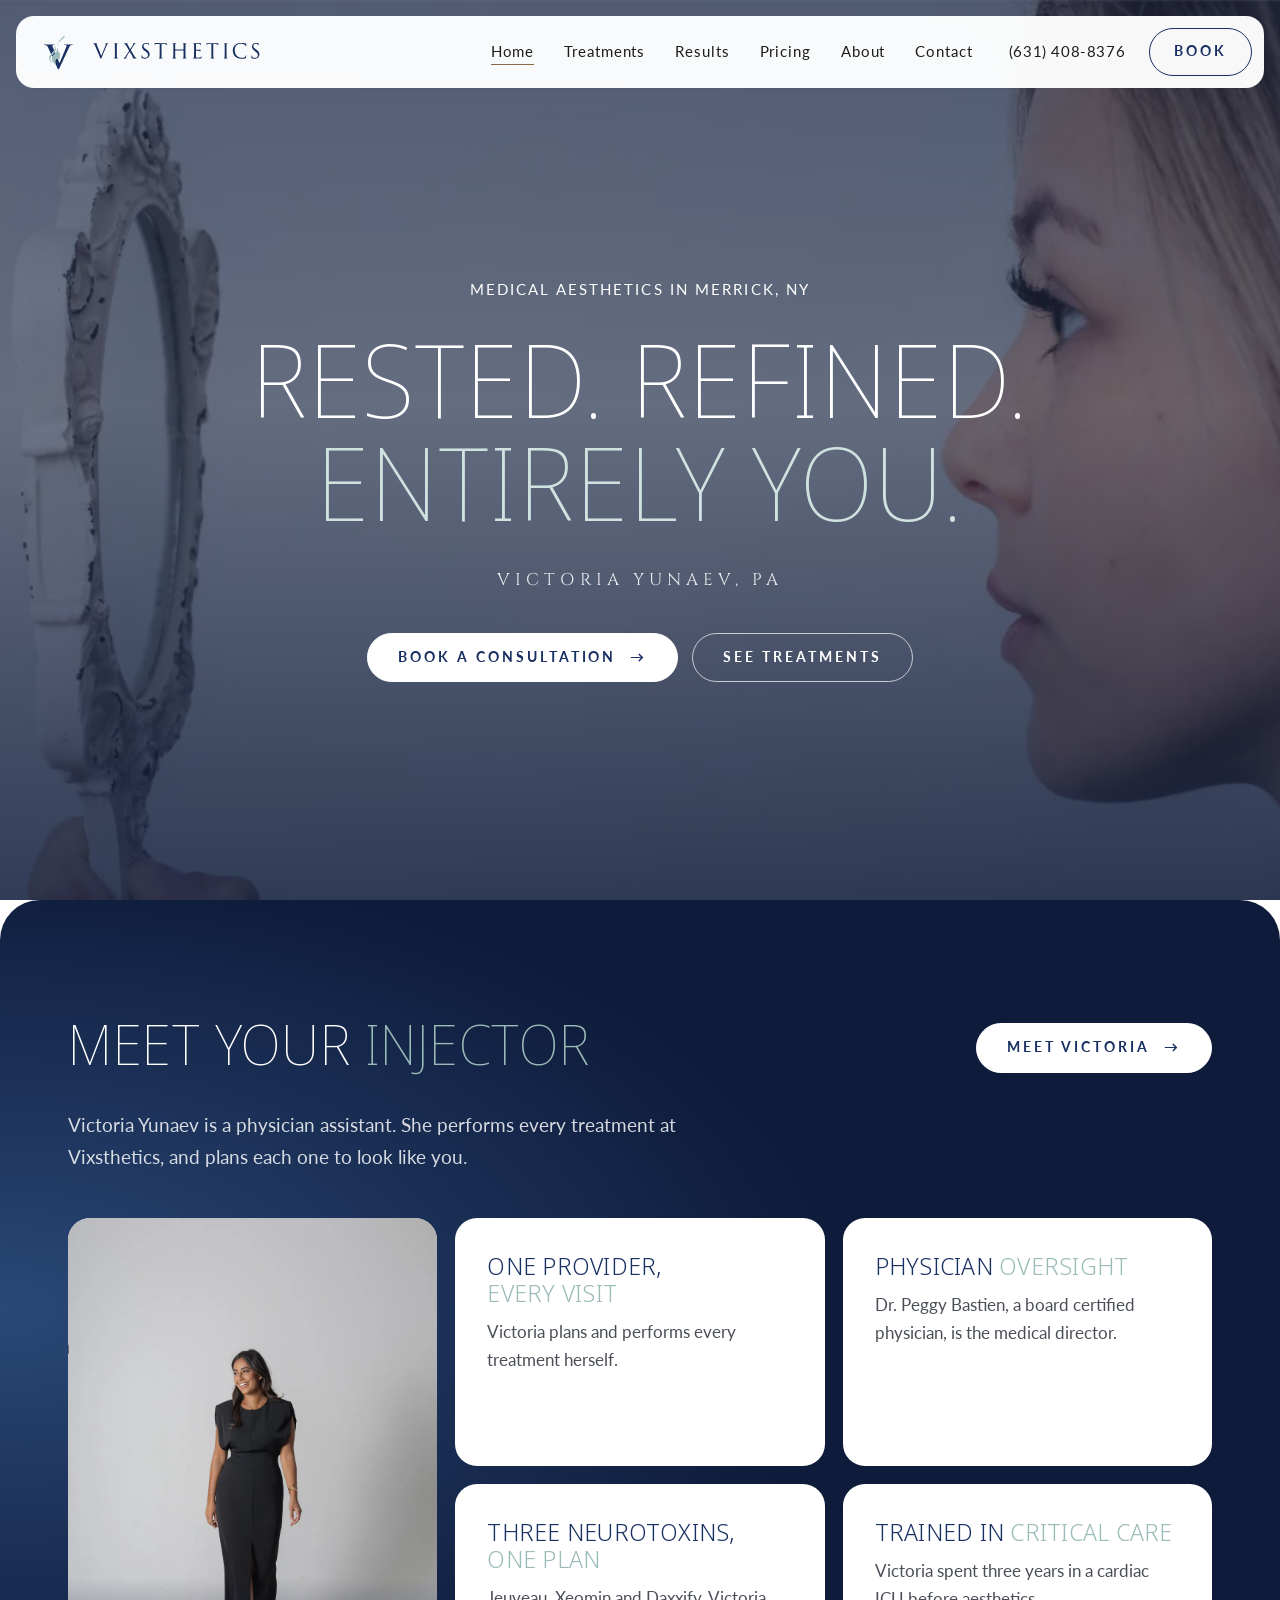
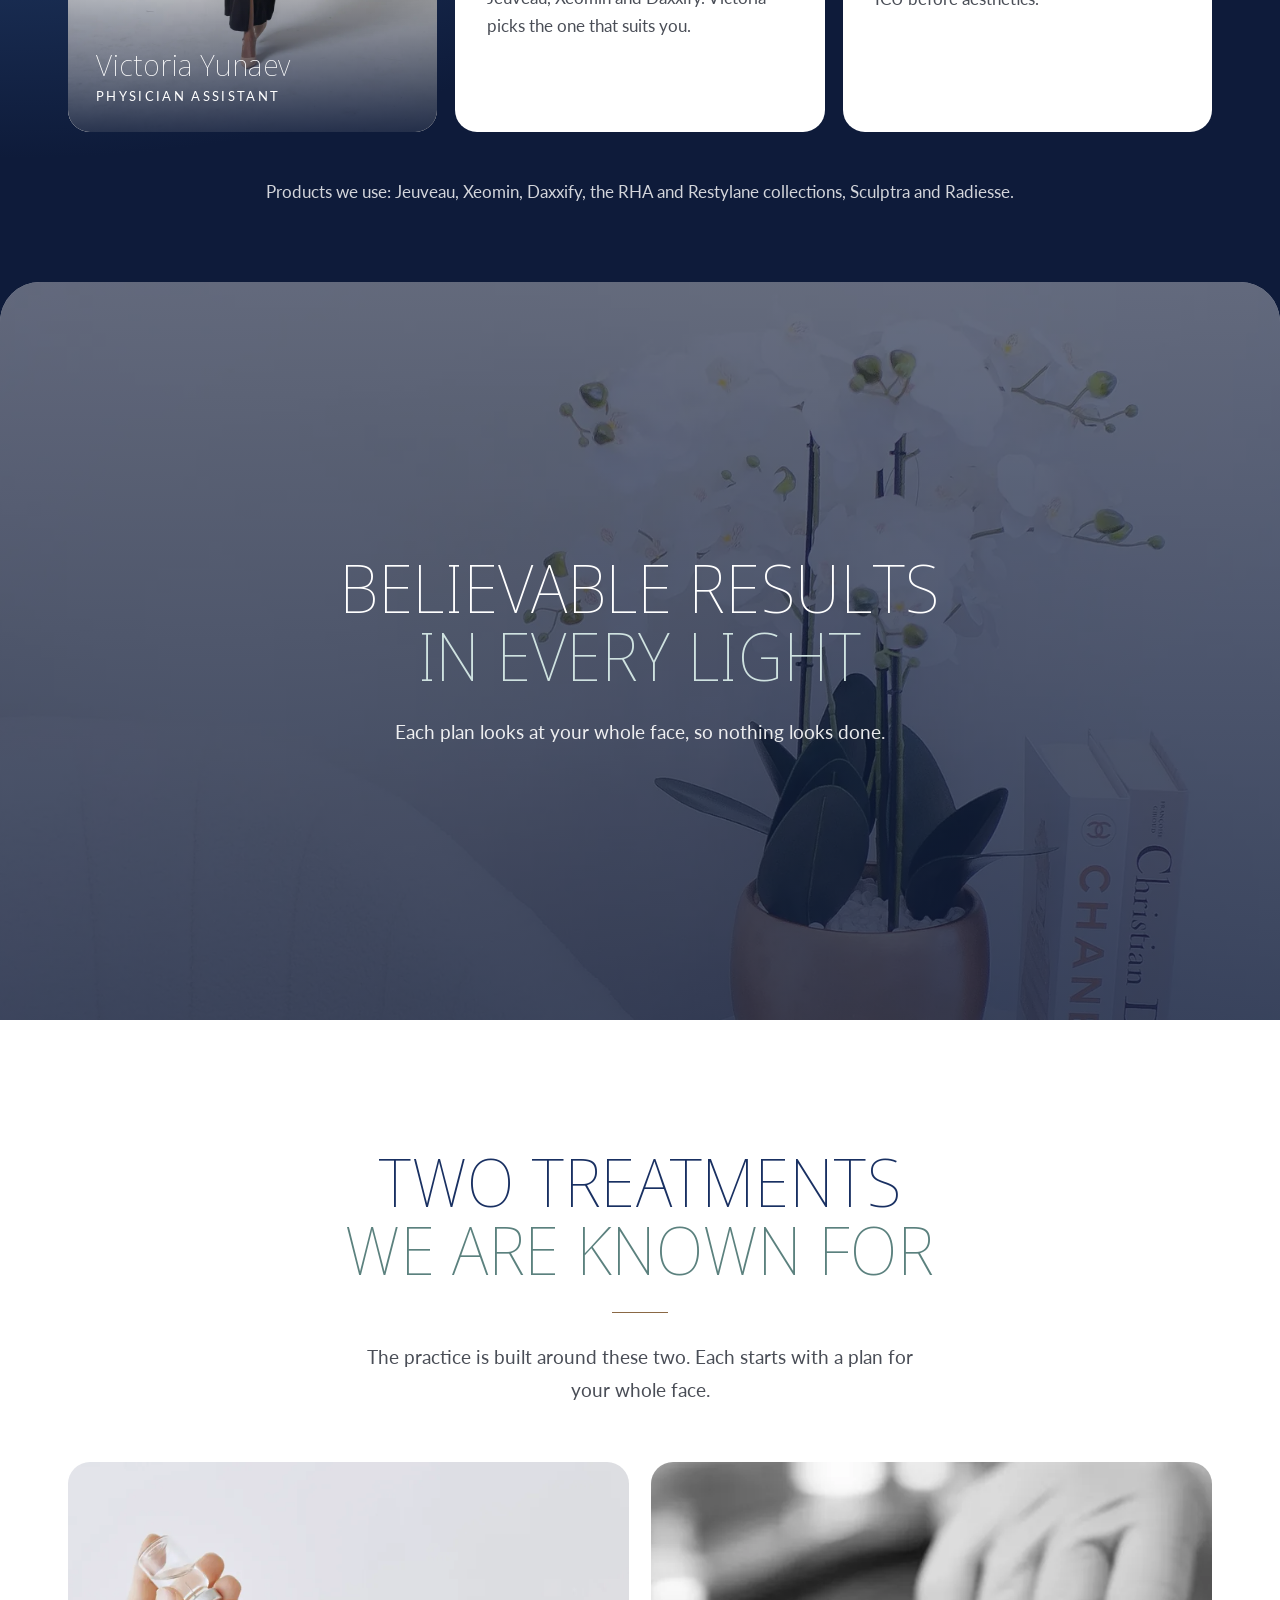
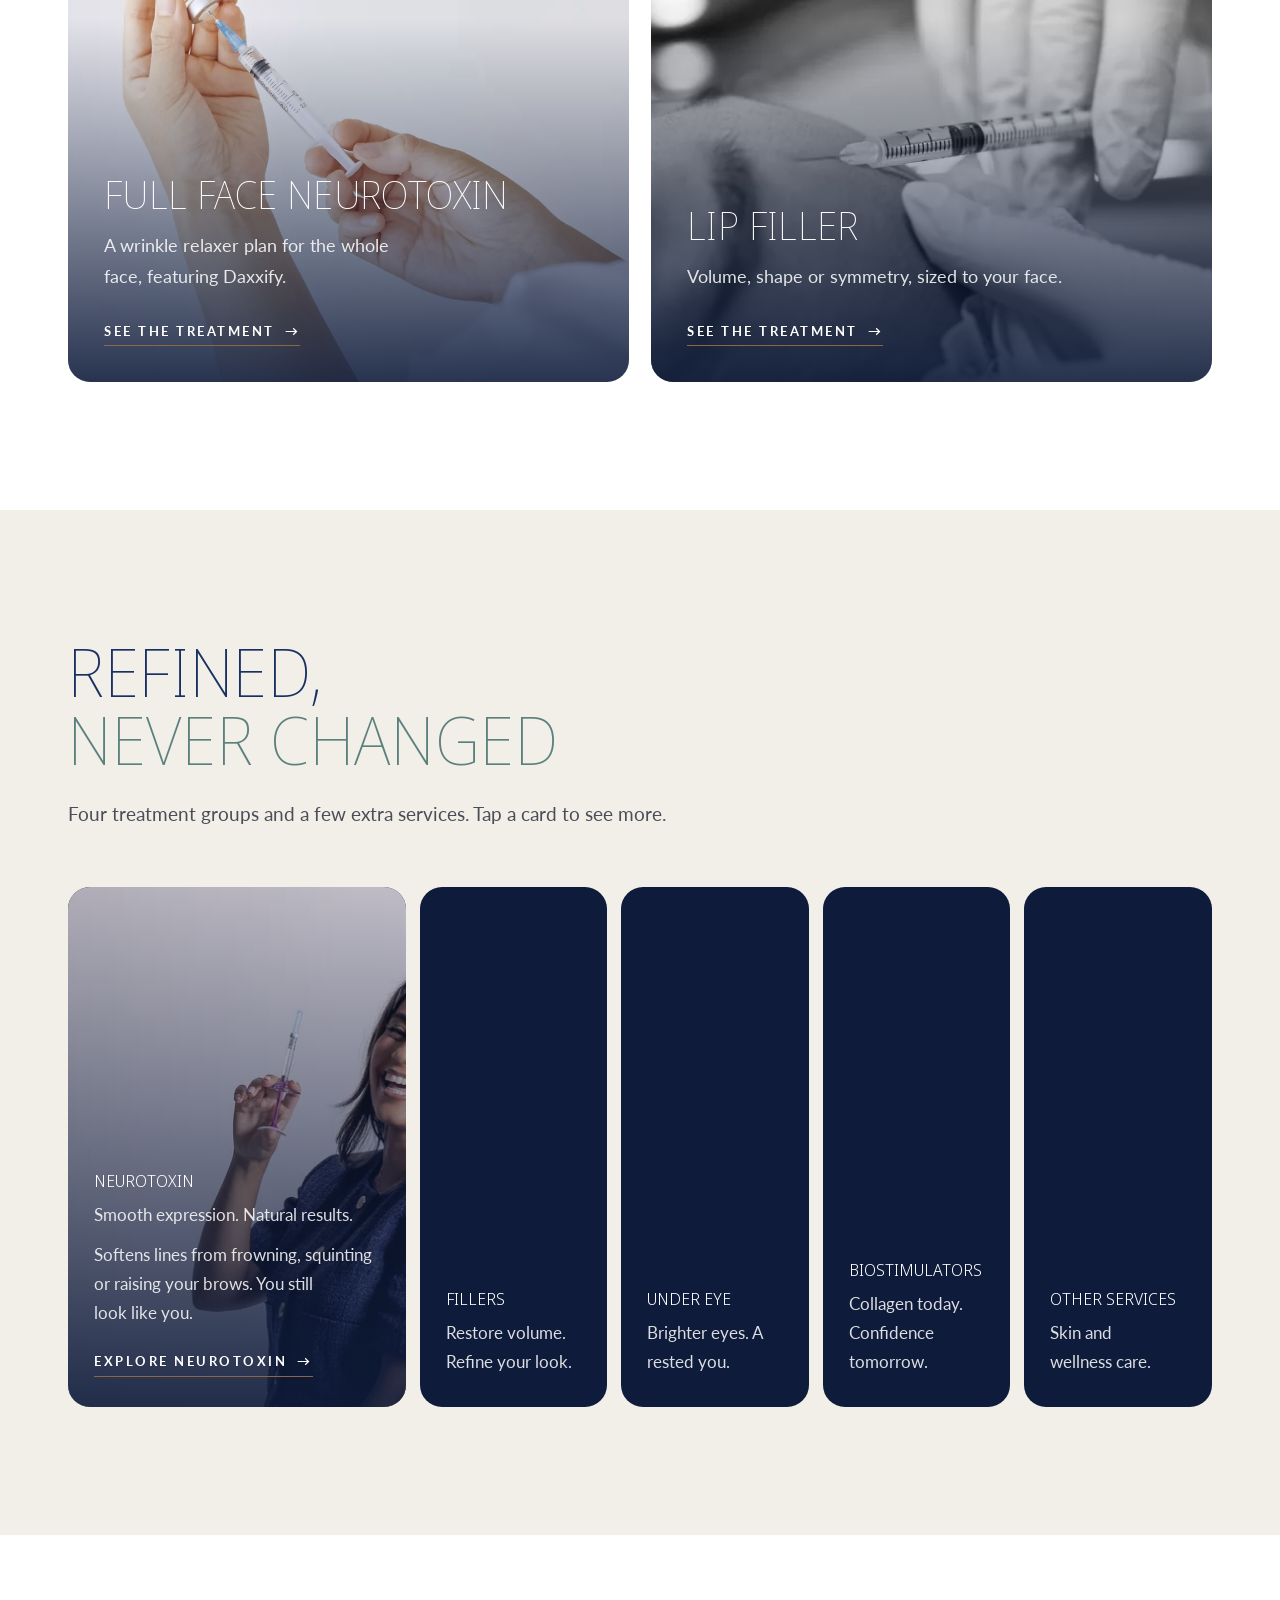
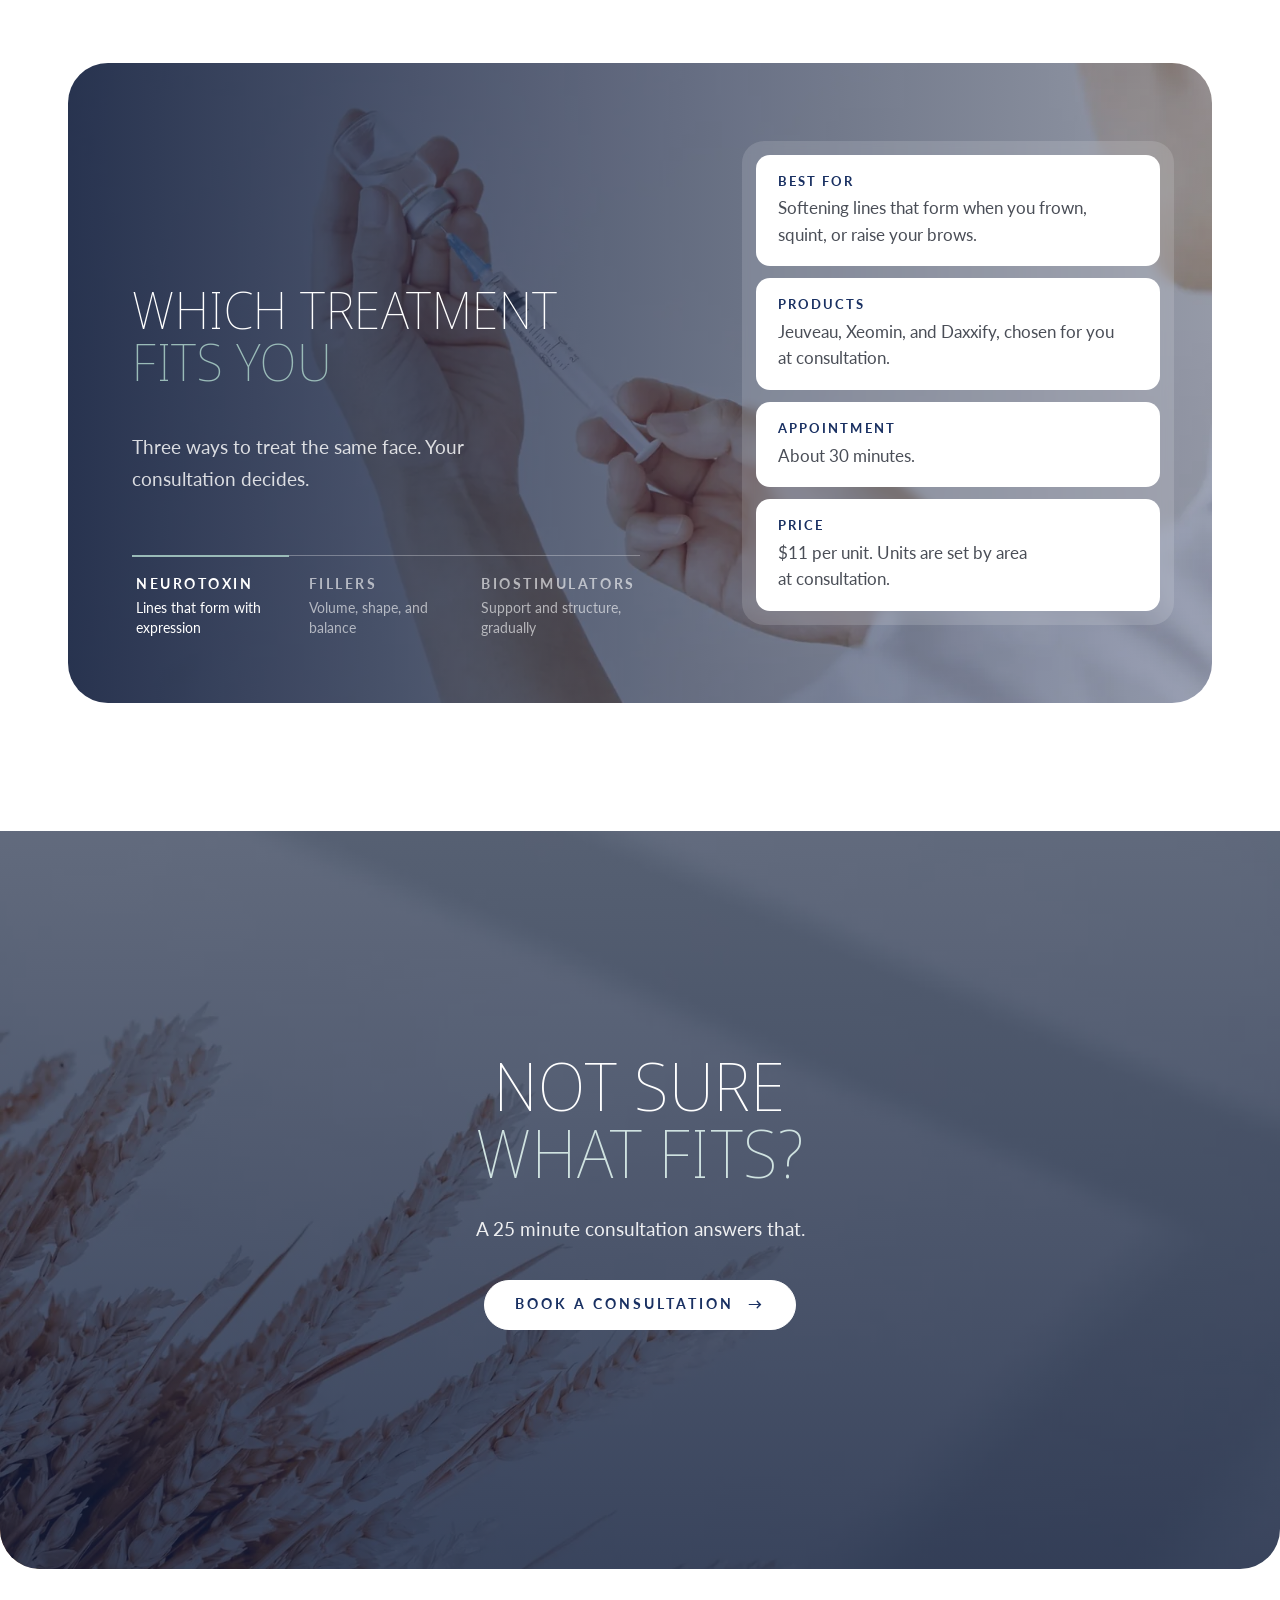
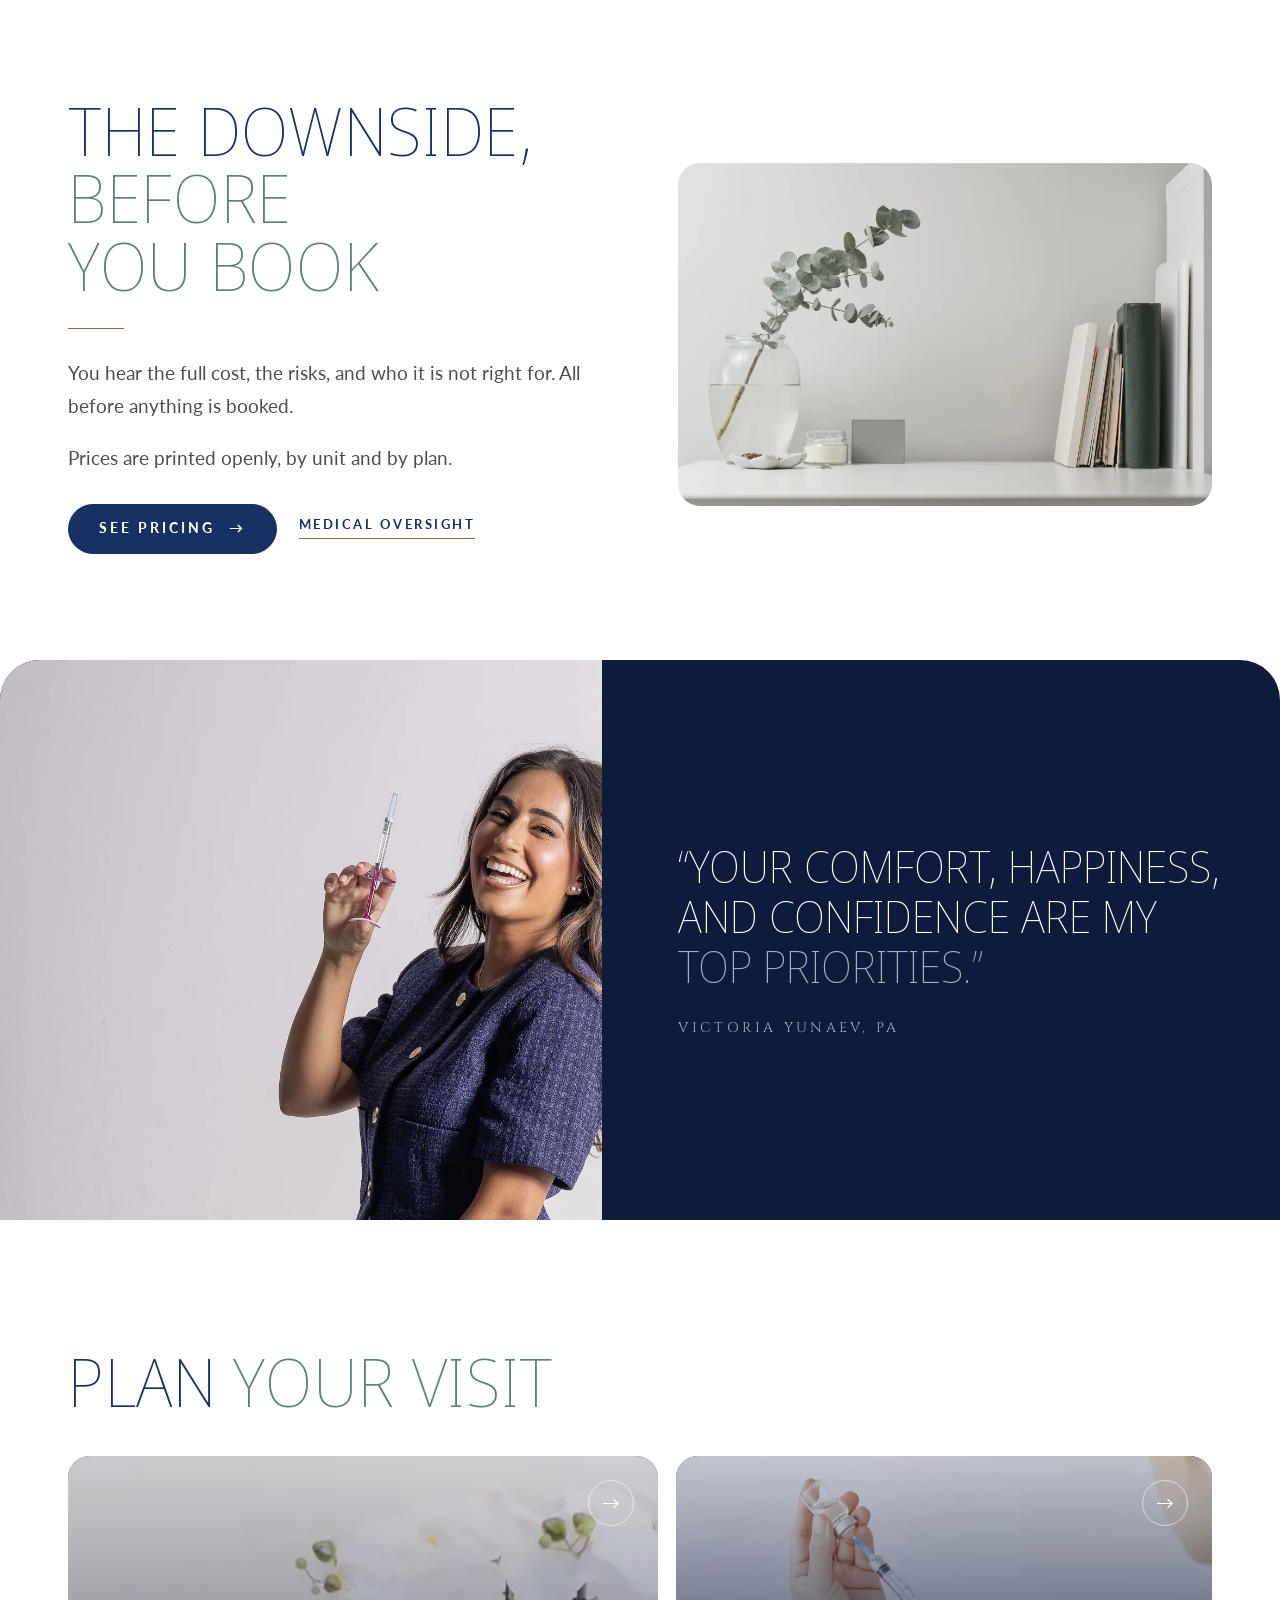
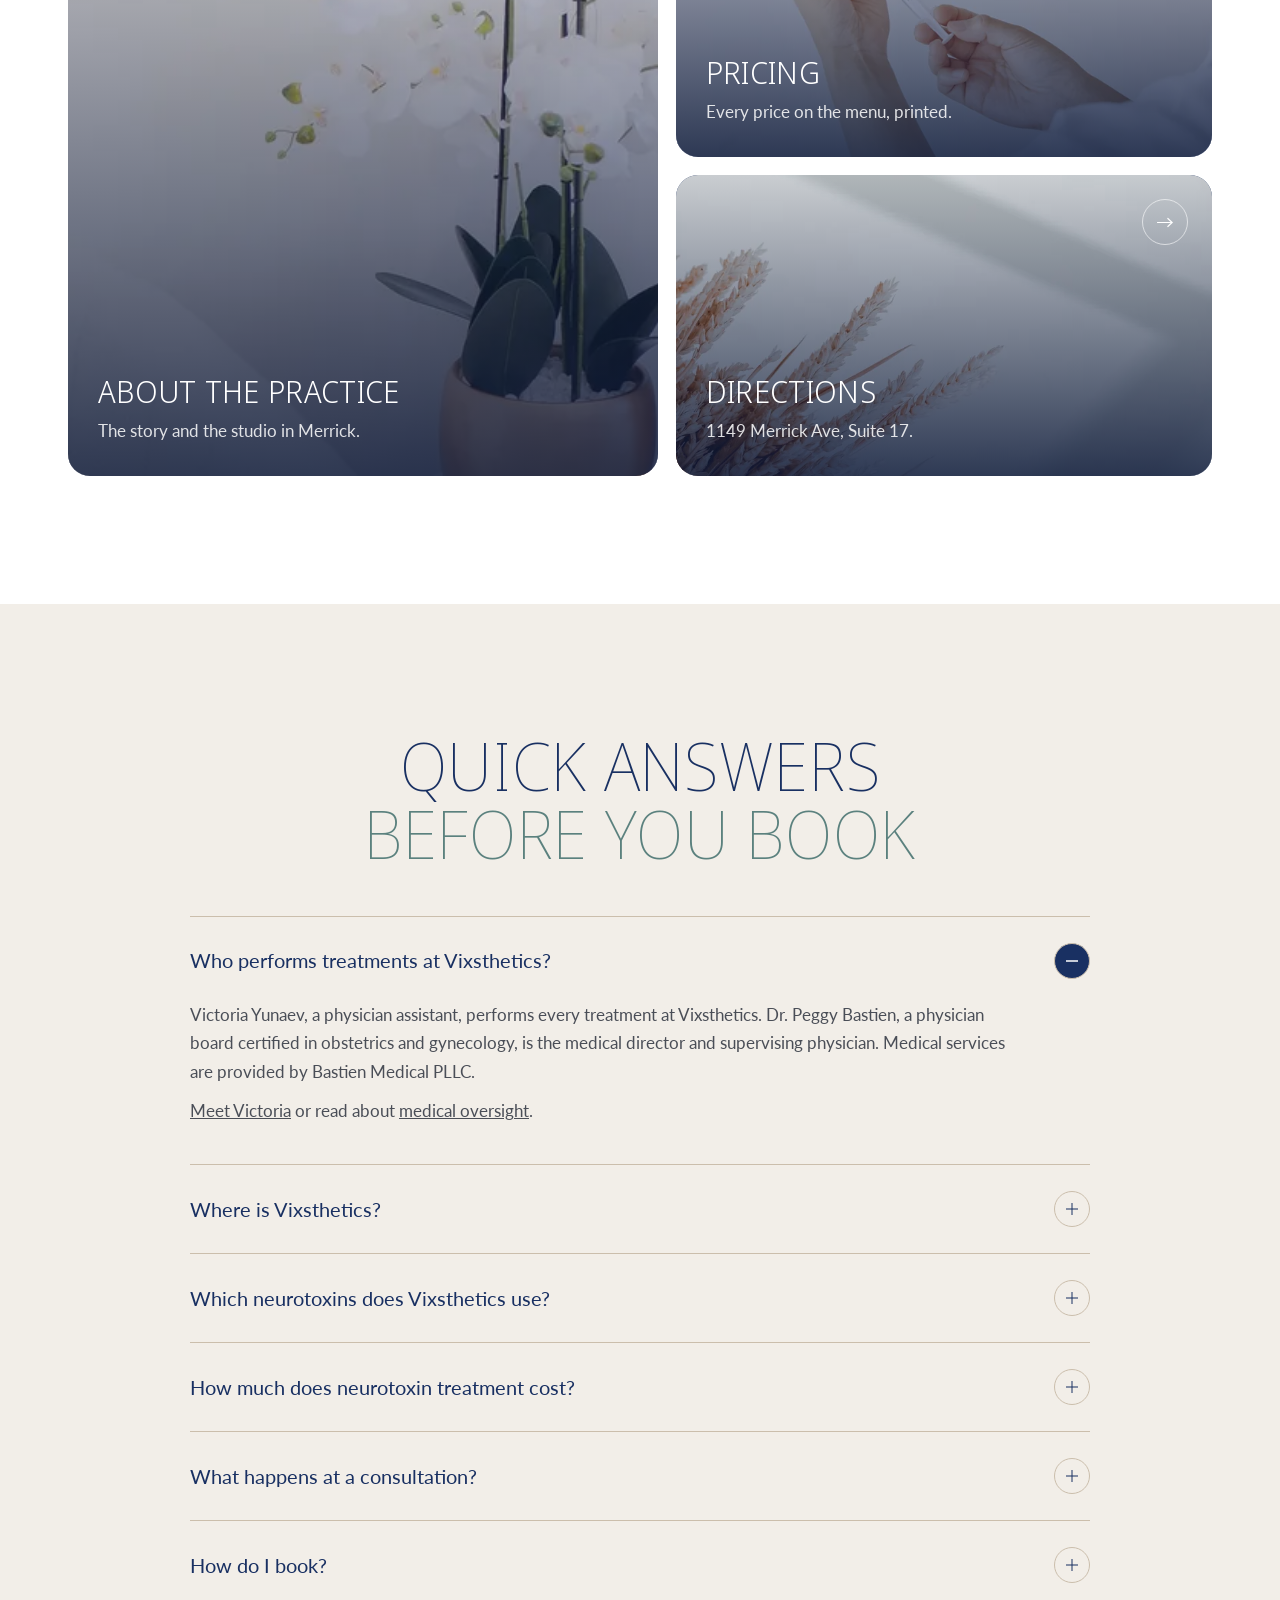
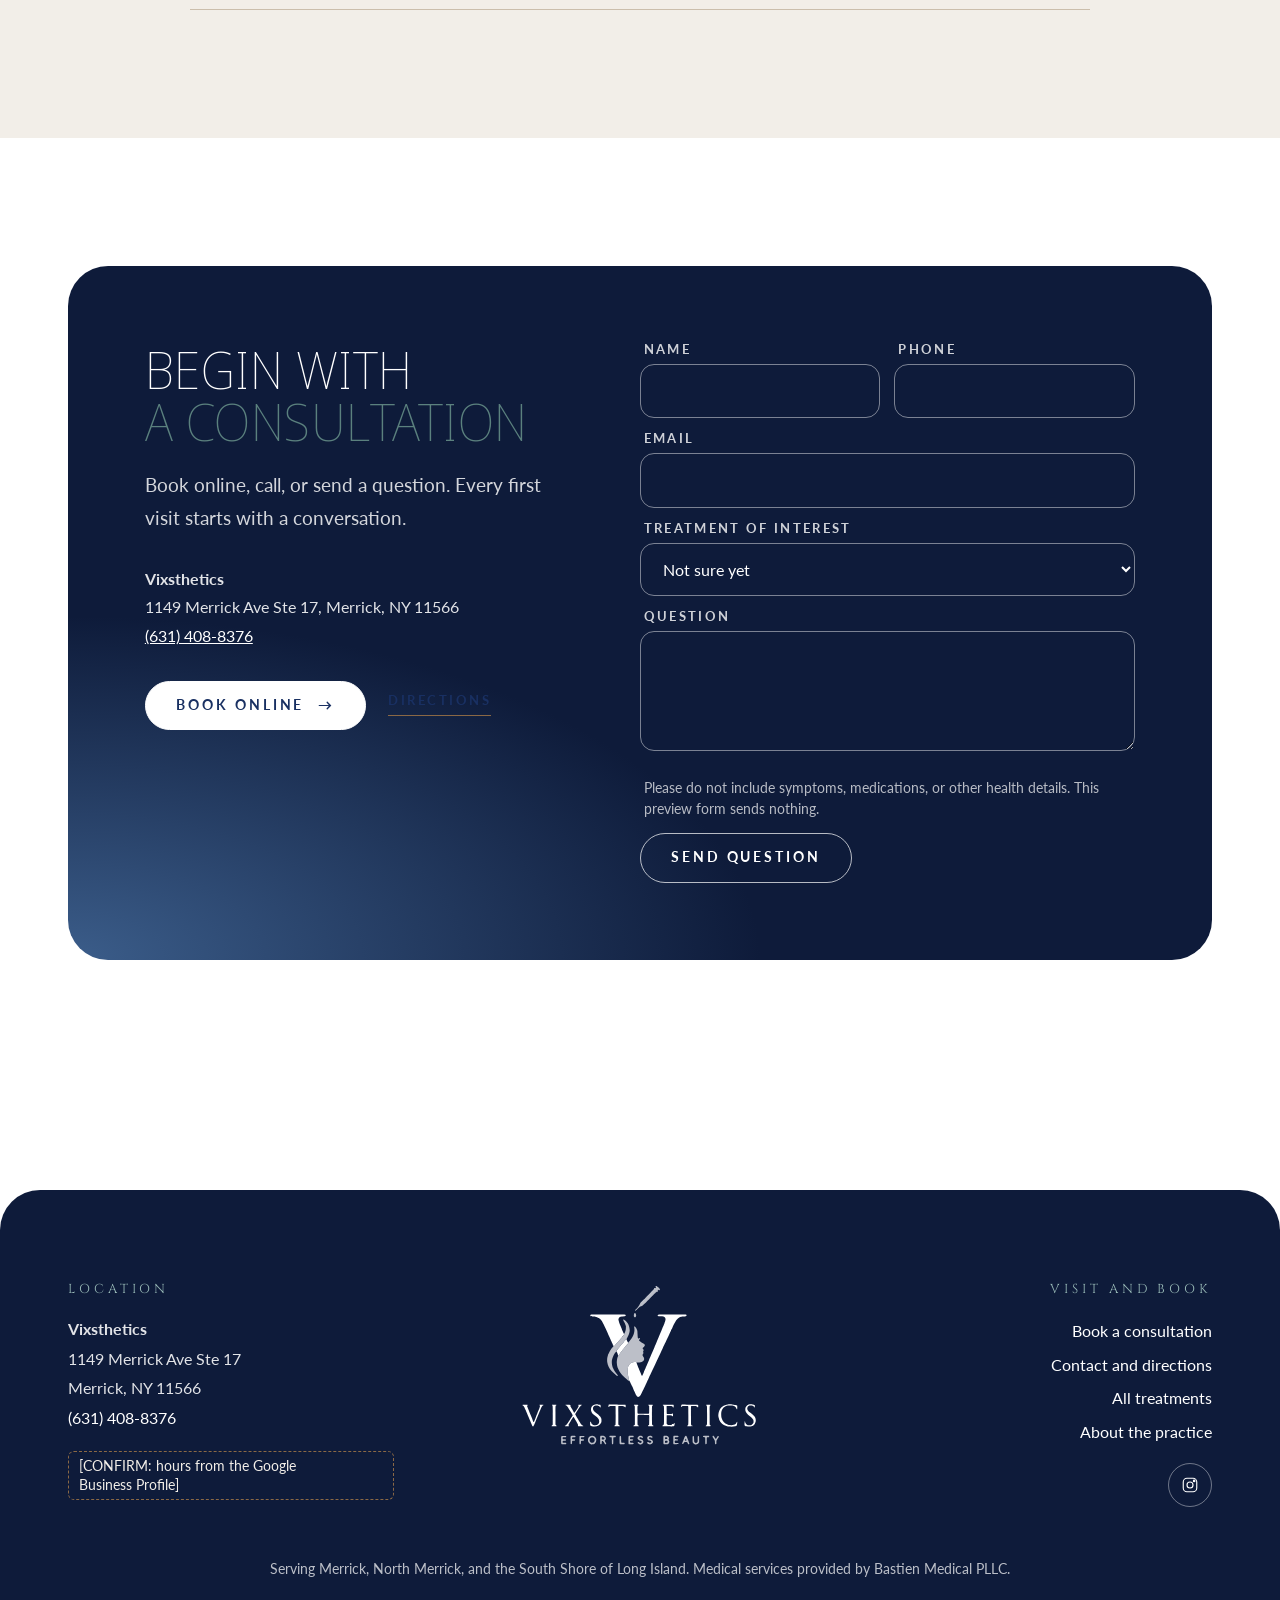
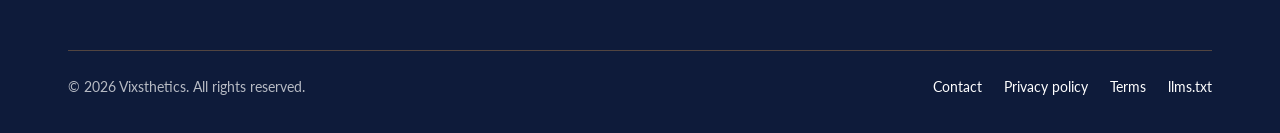
==== commit aadf9e68: "vixsthetics: apply lair-design pass; add lair-design skill Cut decorative motion (word wheel, marque" ====
--- a/vixsthetics/index.html
+++ b/vixsthetics/index.html
@@ -290,7 +290,7 @@
   <a class="brand" href="./" aria-label="Vixsthetics home"><img class="vm" src="assets/logo/vmark.svg" width="34" height="36" alt=""><img class="wm" src="assets/logo/wordmark.svg" width="178" height="21" alt="Vixsthetics"></a>
   <nav class="nav" aria-label="Main"><a href="./" aria-current="page">Home</a><a href="treatments/">Treatments</a><a href="results/">Results</a><a href="pricing/">Pricing</a><a href="about/">About</a><a href="contact/">Contact</a></nav>
   <a class="head-tel" href="tel:+16314088376">(631) 408-8376</a>
-  <a class="btn" href="book/">Book <span class="arr" aria-hidden="true">&rarr;</span></a>
+  <a class="btn outline" href="book/">Book</a>
   <button class="menu-btn" type="button" aria-label="Menu" aria-expanded="false" aria-controls="mobile-menu"><span></span><span></span><span></span></button>
  </div>
 </header>
@@ -301,96 +301,82 @@
  <div class="hero-stage">
   <div class="hero-slides" aria-hidden="true">
    <img class="on" src="assets/img/patient-profile-hand-mirror.webp" alt="" width="972" height="636" fetchpriority="high">
-   <img src="assets/img/vixsthetics-treatment-room-detail.webp" alt="" width="1800" height="911" loading="lazy">
-   <img src="assets/img/victoria-yunaev-pa-vixsthetics-merrick-ny.webp" alt="" width="1600" height="1031" loading="lazy">
   </div>
   <div class="hero-copy">
    <h1>Medical aesthetics in Merrick, NY</h1>
    <p class="display">Rested. Refined.<span class="h-sage">Entirely&nbsp;you.</span></p>
-   <p class="sig">Vixsthetics &nbsp;|&nbsp; Victoria Yunaev,&nbsp;PA</p>
-   <div class="actions"><a class="btn light" href="book/">Book a consultation <span class="arr" aria-hidden="true">&rarr;</span></a><a class="btn ghost-light" href="treatments/">Explore treatments</a></div>
-  </div>
-  <p class="ph-chip">[VIDEO: hero loop from the practice shoot. The practice&rsquo;s own photos stand in.]</p>
+   <p class="sig">Victoria Yunaev,&nbsp;PA</p>
+   <div class="actions"><a class="btn light" href="book/">Book a consultation <span class="arr" aria-hidden="true">&rarr;</span></a><a class="btn ghost-light" href="treatments/">See treatments</a></div>
+  </div>
  </div>
 </section>
 
 <section class="panel on-dark" aria-labelledby="meet">
  <div class="wrap">
-  <div class="wheel" aria-label="Treatments offered"><div class="wheel-pill" aria-hidden="true"></div><ul><li>Full face neurotoxin</li><li>Lip filler</li><li>Facial balancing</li><li>Under eye</li><li>Lip flip</li><li>Sculptra</li><li>Radiesse</li><li>Microneedling</li><li>IV therapy</li></ul></div>
-  <div class="provider-head reveal">
-   <div><p class="label">Victoria Yunaev, PA</p><h2 id="meet">Meet your <span class="h-sage" style="display:inline">injector</span></h2></div>
+  <div class="provider-head">
+   <h2 id="meet">Meet your <span class="h-sage" style="display:inline">injector</span></h2>
    <a class="btn light" href="victoria-yunaev/">Meet Victoria <span class="arr" aria-hidden="true">&rarr;</span></a>
   </div>
-  <p class="lead speakable reveal" style="margin:0 0 40px">For patients across the South Shore of Long Island who want to look rested, refined, and entirely like themselves, Vixsthetics offers carefully judged injectables by Victoria Yunaev, with full face treatment shaped through restraint, balance, and natural movement.</p>
+  <p class="lead speakable" style="margin:0 0 44px">Victoria Yunaev is a physician assistant. She performs every treatment at Vixsthetics, and plans each one to look like&nbsp;you.</p>
   <div class="pgrid">
-   <div class="pcard photo reveal"><img src="assets/img/victoria-yunaev-portrait.webp" alt="Victoria Yunaev, physician assistant at Vixsthetics in Merrick, NY" width="1000" height="1392" loading="lazy"><div class="cap"><strong>Victoria Yunaev</strong><p>Physician assistant</p></div></div>
-   <div class="pcard reveal d1"><h3>One provider for <span class="h-sage" style="display:inline">every treatment</span></h3><p>Victoria, a physician assistant, performs every treatment at Vixsthetics, so your plan is made and carried out by the same person.</p></div>
-   <div class="pcard reveal d2"><h3>Physician <span class="h-sage" style="display:inline">oversight</span></h3><p>Dr. Peggy Bastien, board certified in obstetrics and gynecology, is the medical director and supervising physician.</p></div>
-   <div class="pcard reveal d1"><h3>Three neurotoxins, <span class="h-sage" style="display:inline">one plan</span></h3><p>Jeuveau, Xeomin, and Daxxify are all on the menu, so the product is chosen for you rather than the other way around.</p></div>
-   <div class="pcard reveal d2"><h3>From the cardiac ICU <span class="h-sage" style="display:inline">to aesthetics</span></h3><p>Victoria spent three years in a cardiac intensive care unit before turning to medical aesthetics.</p></div>
-  </div>
-  <div class="marquee" aria-label="Products used at Vixsthetics"><div class="marquee-track"><span>Jeuveau</span><span>Xeomin</span><span>Daxxify</span><span>Restylane</span><span>RHA collection</span><span>Sculptra</span><span>Radiesse</span><span>PRF EZGel</span><span>Jeuveau</span><span>Xeomin</span><span>Daxxify</span><span>Restylane</span><span>RHA collection</span><span>Sculptra</span><span>Radiesse</span><span>PRF EZGel</span></div></div>
+   <div class="pcard photo"><img src="assets/img/victoria-yunaev-portrait.webp" alt="Victoria Yunaev, physician assistant at Vixsthetics in Merrick, NY" width="1000" height="1392" loading="lazy"><div class="cap"><strong>Victoria Yunaev</strong><p>Physician assistant</p></div></div>
+   <div class="pcard"><h3>One provider, <span class="h-sage" style="display:inline">every visit</span></h3><p>Victoria plans and performs every treatment&nbsp;herself.</p></div>
+   <div class="pcard"><h3>Physician <span class="h-sage" style="display:inline">oversight</span></h3><p>Dr. Peggy Bastien, a board certified physician, is the medical&nbsp;director.</p></div>
+   <div class="pcard"><h3>Three neurotoxins, <span class="h-sage" style="display:inline">one plan</span></h3><p>Jeuveau, Xeomin and Daxxify. Victoria picks the one that suits&nbsp;you.</p></div>
+   <div class="pcard"><h3>Trained in <span class="h-sage" style="display:inline">critical care</span></h3><p>Victoria spent three years in a cardiac ICU before&nbsp;aesthetics.</p></div>
+  </div>
+  <p class="products">Products we use: Jeuveau, Xeomin, Daxxify, the RHA and Restylane collections, Sculptra and&nbsp;Radiesse.</p>
  </div>
 </section>
 
 <section class="vcta" aria-labelledby="light">
  <img src="assets/img/vixsthetics-treatment-room-detail.webp" alt="" width="1800" height="911" loading="lazy">
  <div class="inner">
-  <p class="eyebrow" style="color:#9ABBB8">Effortless beauty</p>
   <h2 id="light">Believable results <span class="h-sage">in every light</span></h2>
-  <button class="watch" type="button" data-video="Meet Victoria Yunaev" data-summary="A short film introducing Victoria, how she plans a treatment, and what a first visit at Vixsthetics feels like. A full transcript will appear on the page."><span class="play"><svg viewBox="0 0 24 24" aria-hidden="true"><path d="M6 4l14 8-14 8z"/></svg></span><span><b>Watch:</b> Meet Victoria</span></button>
+  <p class="lead" style="margin:26px auto 0;color:rgba(255,255,255,.9)">Each plan looks at your whole face, so nothing looks&nbsp;done.</p>
  </div>
 </section>
 
 <section class="pad" aria-labelledby="signature">
  <div class="wrap">
-  <div class="center reveal"><p class="eyebrow">Signature services</p><h2 id="signature">Two treatments <span class="h-sage">we are known for</span></h2><hr class="rule"><p class="lead">The full face neurotoxin treatment and lip filler are the two services the practice is built around. Each begins with a plan for your whole face, not a single line.</p></div>
+  <div class="center"><h2 id="signature">Two treatments <span class="h-sage">we are known for</span></h2><hr class="rule"><p class="lead">The practice is built around these two. Each starts with a plan for your whole&nbsp;face.</p></div>
   <div class="sig-grid">
-   <a class="sig-card reveal" href="treatments/#neurotoxin"><img src="assets/img/neurotoxin-vial-and-syringe.webp" alt="A neurotoxin vial and syringe held in gloved hands" width="1400" height="927" loading="lazy"><div class="body"><span class="mark">Signature</span><h3>Full face neurotoxin treatment</h3><p>A wrinkle relaxer treatment planned across the face as one plan, with Daxxify as the featured product.</p><span class="textlink">See the treatment <span class="arr" aria-hidden="true">&rarr;</span></span></div></a>
-   <a class="sig-card reveal d1" href="treatments/#fillers"><img src="assets/img/injection-detail-gloved-hands.webp" alt="Gloved hands holding a syringe during a filler treatment" width="652" height="546" loading="lazy"><span class="ph-note">[PHOTO: lip filler, consented patient]</span><div class="body"><span class="mark">Signature</span><h3>Lip filler</h3><p>Volume, shape, or symmetry, shaped to your face with a full or half syringe.</p><span class="textlink">See the treatment <span class="arr" aria-hidden="true">&rarr;</span></span></div></a>
+   <a class="sig-card" href="treatments/#neurotoxin"><img src="assets/img/neurotoxin-vial-and-syringe.webp" alt="A neurotoxin vial and syringe" width="1400" height="927" loading="lazy"><div class="body"><h3>Full face neurotoxin</h3><p>A wrinkle relaxer plan for the whole face, featuring&nbsp;Daxxify.</p><span class="textlink">See the treatment <span class="arr" aria-hidden="true">&rarr;</span></span></div></a>
+   <a class="sig-card" href="treatments/#fillers"><img src="assets/img/injection-detail-gloved-hands.webp" alt="Gloved hands holding a syringe" width="652" height="546" loading="lazy"><div class="body"><h3>Lip filler</h3><p>Volume, shape or symmetry, sized to your&nbsp;face.</p><span class="textlink">See the treatment <span class="arr" aria-hidden="true">&rarr;</span></span></div></a>
   </div>
  </div>
 </section>
 
 <section class="pad bone" aria-labelledby="concern">
  <div class="wrap">
-  <div class="reveal"><p class="eyebrow">Treatments</p><h2 id="concern">Refined, <span class="h-sage">never changed</span></h2><p class="lead" style="margin-top:24px">Four treatment groups and a set of complementary services. Hover or tap a card to see what each one covers.</p></div>
-  <div class="xcards reveal"><a class="xcard def" href="treatments/#neurotoxin">
+  <h2 id="concern">Refined, <span class="h-sage">never changed</span></h2>
+  <p class="lead" style="margin-top:24px">Four treatment groups and a few extra services. Tap a card to see&nbsp;more.</p>
+  <div class="xcards"><a class="xcard def" href="treatments/#neurotoxin">
   <img src="assets/img/victoria-yunaev-pa-vixsthetics-merrick-ny-800.webp" alt="" loading="lazy" width="800" height="600">
-  <div class="in"><span class="num">01</span><span class="ico" aria-hidden="true"><svg viewBox="0 0 24 24"><path d="M12 3c3.5 4.6 6 8 6 11a6 6 0 0 1-12 0c0-3 2.5-6.4 6-11z"/></svg></span><h3>Neurotoxin</h3><p class="tag">Smooth expression. Natural results.</p><div class="more"><p>Jeuveau, Xeomin, and Daxxify soften the lines that form when you frown, squint, or raise your brows, planned so you still look like you.</p><span class="textlink">Explore neurotoxin <span class="arr" aria-hidden="true">&rarr;</span></span></div></div>
+  <div class="in"><h3>Neurotoxin</h3><p class="tag">Smooth expression. Natural results.</p><div class="more"><p>Softens lines from frowning, squinting or raising your brows. You still look like&nbsp;you.</p><span class="textlink">Explore neurotoxin <span class="arr" aria-hidden="true">&rarr;</span></span></div></div>
  </a><a class="xcard" href="treatments/#fillers">
   <img src="assets/img/injection-detail-gloved-hands.webp" alt="" loading="lazy" width="800" height="600">
-  <div class="in"><span class="num">02</span><span class="ico" aria-hidden="true"><svg viewBox="0 0 24 24"><path d="M17 3l4 4M19 5l-9.5 9.5M14 6l4 4M6.5 13.5l4 4M8 15l-5 5M11 9l1.5 1.5M9 11l1.5 1.5"/></svg></span><h3>Fillers</h3><p class="tag">Restore volume. Refine your look.</p><div class="more"><p>Facial balancing, lip filler, and area treatments for the chin, cheeks, jawline, folds, and temples, with products from the RHA and Restylane collections.</p><span class="textlink">Explore fillers <span class="arr" aria-hidden="true">&rarr;</span></span></div></div>
+  <div class="in"><h3>Fillers</h3><p class="tag">Restore volume. Refine your look.</p><div class="more"><p>Lips, chin, cheeks, jawline, folds and temples, planned as one&nbsp;face.</p><span class="textlink">Explore fillers <span class="arr" aria-hidden="true">&rarr;</span></span></div></div>
  </a><a class="xcard" href="treatments/#under-eye">
   <img src="assets/img/patient-profile-hand-mirror.webp" alt="" loading="lazy" width="800" height="600">
-  <div class="in"><span class="num">03</span><span class="ico" aria-hidden="true"><svg viewBox="0 0 24 24"><path d="M2 12s3.6-6 10-6 10 6 10 6-3.6 6-10 6S2 12 2 12z"/><circle cx="12" cy="12" r="3"/></svg></span><h3>Under eye</h3><p class="tag">Brighter eyes. A rested you.</p><div class="more"><p>Filler, PRF, PRP, PRF EZGel, and a PDGF treatment. The consultation decides which one suits the hollow or shadow you see.</p><span class="textlink">Explore under eye <span class="arr" aria-hidden="true">&rarr;</span></span></div></div>
+  <div class="in"><h3>Under eye</h3><p class="tag">Brighter eyes. A rested you.</p><div class="more"><p>Five options for hollows and shadows. Your consultation picks the&nbsp;one.</p><span class="textlink">Explore under eye <span class="arr" aria-hidden="true">&rarr;</span></span></div></div>
  </a><a class="xcard" href="treatments/#biostimulators">
   <img src="assets/img/skin-texture-detail.webp" alt="" loading="lazy" width="800" height="600">
-  <div class="in"><span class="num">04</span><span class="ico" aria-hidden="true"><svg viewBox="0 0 24 24"><circle cx="12" cy="6" r="3"/><circle cx="6" cy="17" r="3"/><circle cx="18" cy="17" r="3"/><path d="M10.5 8.6 7.5 14.4M13.5 8.6l3 5.8M9 17h6"/></svg></span><h3>Biostimulators</h3><p class="tag">Collagen today. Confidence tomorrow.</p><div class="more"><p>Sculptra and Radiesse work gradually, giving support and structure to a face that has lost volume over time.</p><span class="textlink">Explore biostimulators <span class="arr" aria-hidden="true">&rarr;</span></span></div></div>
+  <div class="in"><h3>Biostimulators</h3><p class="tag">Collagen today. Confidence tomorrow.</p><div class="more"><p>Sculptra and Radiesse rebuild support slowly, using your own&nbsp;collagen.</p><span class="textlink">Explore biostimulators <span class="arr" aria-hidden="true">&rarr;</span></span></div></div>
  </a><a class="xcard" href="treatments/#other-services">
   <img src="assets/img/vixsthetics-studio-shelf.webp" alt="" loading="lazy" width="800" height="600">
-  <div class="in"><span class="num">05</span><span class="ico" aria-hidden="true"><svg viewBox="0 0 24 24"><path d="M12 20c-4 0-8-2.5-9-6 3 0 6 1.5 9 6zM12 20c4 0 8-2.5 9-6-3 0-6 1.5-9 6zM12 20c-2.5-3-3-7 0-12 3 5 2.5 9 0 12z"/></svg></span><h3>Other services</h3><p class="tag">Complementary care for skin and wellness.</p><div class="more"><p>Microneedling, IV therapy, weight loss management, and hair restoration with PRP.</p><span class="textlink">Explore other services <span class="arr" aria-hidden="true">&rarr;</span></span></div></div>
+  <div class="in"><h3>Other services</h3><p class="tag">Skin and wellness care.</p><div class="more"><p>Microneedling, IV therapy, weight loss and hair&nbsp;restoration.</p><span class="textlink">Explore other services <span class="arr" aria-hidden="true">&rarr;</span></span></div></div>
  </a></div>
  </div>
 </section>
 
-<section class="pad dark" aria-labelledby="reviews">
- <div class="wrap center"><p class="eyebrow">In their words</p><h2 id="reviews">What patients <span class="h-sage">are&nbsp;saying</span></h2></div>
- <div class="quotes" aria-roledescription="carousel">
-  <span class="qmark" aria-hidden="true">&ldquo;</span>
-  <div class="qtrack"><div class="qslide" aria-roledescription="slide"><div class="qpill">[REVIEW: a genuine Google review, quoted word for word, with first name and treatment. Added at launch from the Business Profile.]</div><p class="qwho">[Name, treatment]</p></div><div class="qslide" aria-roledescription="slide"><div class="qpill">[REVIEW: a genuine Google review, quoted word for word, with first name and treatment. Added at launch from the Business Profile.]</div><p class="qwho">[Name, treatment]</p></div><div class="qslide" aria-roledescription="slide"><div class="qpill">[REVIEW: a genuine Google review, quoted word for word, with first name and treatment. Added at launch from the Business Profile.]</div><p class="qwho">[Name, treatment]</p></div></div>
-  <div class="qctrl"><button class="qbtn qprev" type="button" aria-label="Previous review">&larr;</button><a class="btn light" href="https://www.google.com/maps/search/?api=1&amp;query=Vixsthetics+Merrick+NY" target="_blank" rel="noopener">Read reviews on Google</a><button class="qbtn qnext" type="button" aria-label="Next review">&rarr;</button></div>
- </div>
-</section>
-
 <section class="pad" aria-labelledby="fit">
  <div class="wrap">
-  <div class="tabs reveal on-dark">
+  <div class="tabs on-dark">
    <img src="assets/img/neurotoxin-vial-and-syringe.webp" alt="" width="1400" height="927" loading="lazy">
    <div class="left">
-    <p class="label">More options, the right fit</p>
     <h2 id="fit">Which treatment <span class="h-sage">fits you</span></h2>
-    <p class="lead">Three ways to address the same face. The consultation decides; this is the short version.</p>
+    <p class="lead">Three ways to treat the same face. Your consultation&nbsp;decides.</p>
     <div class="tablist" role="tablist" aria-label="Treatment types"><button class="tab" role="tab" id="tab-neurotoxin" aria-controls="panel-neurotoxin" aria-selected="true" tabindex="0" data-img="assets/img/neurotoxin-vial-and-syringe.webp"><strong>Neurotoxin</strong><span>Lines that form with expression</span></button><button class="tab" role="tab" id="tab-fillers" aria-controls="panel-fillers" aria-selected="false" tabindex="-1" data-img="assets/img/injection-detail-gloved-hands.webp"><strong>Fillers</strong><span>Volume, shape, and balance</span></button><button class="tab" role="tab" id="tab-biostimulators" aria-controls="panel-biostimulators" aria-selected="false" tabindex="-1" data-img="assets/img/skin-texture-detail.webp"><strong>Biostimulators</strong><span>Support and structure, gradually</span></button></div>
    </div>
    <div class="tabpanel" role="tabpanel" id="panel-neurotoxin" aria-labelledby="tab-neurotoxin"><div class="icards"><div class="icard"><p class="k">Best for</p><p>Softening lines that form when you frown, squint, or raise your brows.</p></div><div class="icard"><p class="k">Products</p><p>Jeuveau, Xeomin, and Daxxify, chosen for you at consultation.</p></div><div class="icard"><p class="k">Appointment</p><p>About 30 minutes.</p></div><div class="icard"><p class="k">Price</p><p>$11 per unit. Units are set by area at consultation.</p></div></div></div><div class="tabpanel" role="tabpanel" id="panel-fillers" aria-labelledby="tab-fillers" hidden><div class="icards"><div class="icard"><p class="k">Best for</p><p>Restoring volume and balance in the lips, cheeks, chin, jawline, and folds.</p></div><div class="icard"><p class="k">Products</p><p>The RHA and Restylane collections, matched to the area.</p></div><div class="icard"><p class="k">Appointment</p><p>About 45 minutes.</p></div><div class="icard"><p class="k">Price</p><p>$650 per syringe. Half syringe of lip filler, $450.</p></div></div></div><div class="tabpanel" role="tabpanel" id="panel-biostimulators" aria-labelledby="tab-biostimulators" hidden><div class="icards"><div class="icard"><p class="k">Best for</p><p>A face that has lost volume and support over time.</p></div><div class="icard"><p class="k">Products</p><p>Sculptra and Radiesse.</p></div><div class="icard"><p class="k">How it works</p><p>They prompt your own collagen, so change builds over the weeks after treatment.</p></div><div class="icard"><p class="k">Price</p><p>Set by plan at consultation. <span class="ph">[CONFIRM: price]</span></p></div></div></div>
@@ -401,42 +387,43 @@
 <section class="vcta invert" aria-labelledby="find">
  <img src="assets/img/neutral-texture-detail.webp" alt="" width="1600" height="1067" loading="lazy">
  <div class="inner">
-  <h2 id="find">Find out <span class="h-sage"><span class="rotator"><span>which treatment fits</span><span>what your plan costs</span><span>if you are a candidate</span></span></span></h2>
+  <h2 id="find">Not sure <span class="h-sage">what fits?</span></h2>
+  <p class="lead" style="margin:26px auto 0;color:rgba(255,255,255,.9)">A 25 minute consultation answers&nbsp;that.</p>
   <p style="margin-top:34px"><a class="btn light" href="book/">Book a consultation <span class="arr" aria-hidden="true">&rarr;</span></a></p>
  </div>
 </section>
 
 <section class="pad" aria-labelledby="honest">
  <div class="wrap split">
-  <div class="reveal"><p class="eyebrow">How we practice</p><h2 id="honest">The downside, <span class="h-sage">before you book</span></h2><hr class="rule">
-   <p class="lead">Vixsthetics tells you what a treatment costs in full, who it is not right for, and what can go wrong, before anything is scheduled. Prices are printed openly, by unit and by plan.</p>
-   <p class="lead">If a treatment is not right for you, you will hear that at the consultation.</p>
-   <p style="margin-top:30px;display:flex;gap:14px;flex-wrap:wrap"><a class="btn" href="pricing/">See pricing <span class="arr" aria-hidden="true">&rarr;</span></a><a class="btn outline" href="medical-oversight/">Medical oversight</a></p></div>
-  <div class="reveal d1" style="border-radius:22px;overflow:hidden"><img src="assets/img/vixsthetics-studio-shelf.webp" alt="A calm shelf with eucalyptus and books at the Vixsthetics studio" width="1026" height="660" loading="lazy" style="width:100%"></div>
+  <div><h2 id="honest">The downside, <span class="h-sage">before you book</span></h2><hr class="rule">
+   <p class="lead">You hear the full cost, the risks, and who it is not right for. All before anything is&nbsp;booked.</p>
+   <p class="lead">Prices are printed openly, by unit and by&nbsp;plan.</p>
+   <p style="margin-top:30px;display:flex;gap:22px;flex-wrap:wrap;align-items:center"><a class="btn" href="pricing/">See pricing <span class="arr" aria-hidden="true">&rarr;</span></a><a class="textlink" href="medical-oversight/">Medical oversight</a></p></div>
+  <div style="border-radius:22px;overflow:hidden"><img src="assets/img/vixsthetics-studio-shelf.webp" alt="A calm shelf with eucalyptus and books at the Vixsthetics studio" width="1026" height="660" loading="lazy" style="width:100%"></div>
  </div>
 </section>
 
 <section class="quote-band" aria-label="A note from Victoria">
  <div class="split">
   <div class="photo"><img src="assets/img/victoria-yunaev-pa-vixsthetics-merrick-ny.webp" alt="Victoria Yunaev smiling and holding a syringe" width="1600" height="1031" loading="lazy"></div>
-  <blockquote class="reveal"><p>&ldquo;Your comfort, happiness, and confidence are my <span class="h-sage">top priorities.&rdquo;</span></p><cite>Victoria Yunaev, PA</cite></blockquote>
+  <blockquote><p>&ldquo;Your comfort, happiness, and confidence are my <span class="h-sage">top priorities.&rdquo;</span></p><cite>Victoria Yunaev, PA</cite></blockquote>
  </div>
 </section>
 
 <section class="pad" aria-labelledby="more">
  <div class="wrap">
-  <h2 id="more" class="reveal" style="margin-bottom:40px">Plan <span class="h-sage" style="display:inline">your visit</span></h2>
+  <h2 id="more" style="margin-bottom:40px">Plan <span class="h-sage" style="display:inline">your visit</span></h2>
   <div class="tiles">
-   <a class="tile reveal" href="about/"><img src="assets/img/vixsthetics-treatment-room-detail-800.webp" alt="" width="800" height="405" loading="lazy"><span class="arrow" aria-hidden="true">&rarr;</span><div><h3>About the practice</h3><p>The story, the approach, and the setting in Merrick.</p></div></a>
-   <a class="tile reveal d1" href="pricing/"><img src="assets/img/neurotoxin-vial-and-syringe-700.webp" alt="" width="700" height="463" loading="lazy"><span class="arrow" aria-hidden="true">&rarr;</span><div><h3>Pricing and financing</h3><p>Every price on the menu, printed.</p></div></a>
-   <a class="tile reveal d2" href="results/"><img src="assets/img/neutral-texture-detail-800.webp" alt="" width="800" height="533" loading="lazy"><span class="arrow" aria-hidden="true">&rarr;</span><div><h3>Results</h3><p>Before and after images, by treatment.</p></div></a>
+   <a class="tile" href="about/"><img src="assets/img/vixsthetics-treatment-room-detail-800.webp" alt="" width="800" height="405" loading="lazy"><span class="arrow" aria-hidden="true">&rarr;</span><div><h3>About the practice</h3><p>The story and the studio in&nbsp;Merrick.</p></div></a>
+   <a class="tile" href="pricing/"><img src="assets/img/neurotoxin-vial-and-syringe-700.webp" alt="" width="700" height="463" loading="lazy"><span class="arrow" aria-hidden="true">&rarr;</span><div><h3>Pricing</h3><p>Every price on the menu,&nbsp;printed.</p></div></a>
+   <a class="tile" href="contact/"><img src="assets/img/neutral-texture-detail-800.webp" alt="" width="800" height="533" loading="lazy"><span class="arrow" aria-hidden="true">&rarr;</span><div><h3>Directions</h3><p>1149 Merrick Ave, Suite&nbsp;17.</p></div></a>
   </div>
  </div>
 </section>
 
 <section class="pad bone" aria-labelledby="quick">
  <div class="wrap">
-  <div class="center reveal"><p class="eyebrow">Questions</p><h2 id="quick">Quick answers <span class="h-sage">before you&nbsp;book</span></h2></div>
+  <div class="center"><h2 id="quick">Quick answers <span class="h-sage">before you&nbsp;book</span></h2></div>
   <div class="faq">
 <details open><summary><span>Who performs treatments at Vixsthetics?</span><span class="pm" aria-hidden="true"></span></summary><div class="a"><p>Victoria Yunaev, a physician assistant, performs every treatment at Vixsthetics. Dr. Peggy Bastien, a physician board certified in obstetrics and gynecology, is the medical director and supervising physician. Medical services are provided by Bastien Medical PLLC.</p><p><a href="victoria-yunaev/">Meet Victoria</a> or read about <a href="medical-oversight/">medical oversight</a>.</p></div></details>
 <details><summary><span>Where is Vixsthetics?</span><span class="pm" aria-hidden="true"></span></summary><div class="a"><p>Vixsthetics is at 1149 Merrick Ave Ste 17, Merrick, NY 11566, on the South Shore of Long Island. Call <a href="tel:+16314088376">(631) 408-8376</a> or see <a href="contact/">directions</a>.</p></div></details>
@@ -451,11 +438,10 @@
 <section class="pad" aria-label="Contact">
  <div class="wrap"><div class="contact-card reveal">
  <div>
-  <p class="label">Get in touch</p>
   <h2>Begin with <span class="h-sage">a&nbsp;consultation</span></h2>
-  <p class="lead" style="margin-top:22px">Book online, call, or send a question. Every first visit starts with a conversation about what you would like to change, and what you would rather keep.</p>
+  <p class="lead" style="margin-top:22px">Book online, call, or send a question. Every first visit starts with a&nbsp;conversation.</p>
   <div class="nap"><strong>Vixsthetics</strong><br>1149 Merrick Ave Ste 17, Merrick, NY 11566<br><a href="tel:+16314088376">(631) 408-8376</a></div>
-  <p style="margin-top:30px;display:flex;gap:12px;flex-wrap:wrap"><a class="btn light" href="https://vixsthetics.janeapp.com/locations/vixsthetics/book" target="_blank" rel="noopener">Book online <span class="arr" aria-hidden="true">&rarr;</span></a><a class="btn ghost-light" href="contact/">Directions</a></p>
+  <p style="margin-top:30px;display:flex;gap:22px;flex-wrap:wrap;align-items:center"><a class="btn light" href="https://vixsthetics.janeapp.com/locations/vixsthetics/book" target="_blank" rel="noopener">Book online <span class="arr" aria-hidden="true">&rarr;</span></a><a class="textlink" href="contact/">Directions</a></p>
  </div>
  <form class="f" action="#" method="post" toolname="request_consultation" tooldescription="Ask Vixsthetics in Merrick, NY a question or request a consultation. Never submit health details.">
   <div class="field"><label for="f-name">Name</label><input id="f-name" name="name" autocomplete="name" required></div>
@@ -465,7 +451,7 @@
   <div class="field full"><label for="f-msg">Question</label><textarea id="f-msg" name="message"></textarea></div>
   <input type="hidden" name="ai_source" value="">
   <p class="field full note">Please do not include symptoms, medications, or other health details. This preview form sends nothing.</p>
-  <div class="field full"><button class="btn light" type="submit">Send <span class="arr" aria-hidden="true">&rarr;</span></button></div>
+  <div class="field full"><button class="btn ghost-light" type="submit">Send question</button></div>
   <div class="thanks" role="status"><strong>Thank you.</strong> In the live site this message goes to the practice and you will hear back soon. Nothing was sent from this preview.</div>
  </form>
 </div></div>
@@ -499,12 +485,6 @@
   </div>
  </div>
 </footer>
-<a class="btn float-book" href="book/">Book a consultation <span class="arr" aria-hidden="true">&rarr;</span></a>
-<dialog class="vmodal" id="video-modal" aria-label="Video">
- <button class="close" type="button" aria-label="Close video">&times;</button>
- <div class="frame"><div><p class="eyebrow" style="color:#9ABBB8">Video placeholder</p><p class="vt"></p><p style="margin-top:14px;font-size:14px;opacity:.75">[VIDEO: to be filmed at the practice photo and video shoot. A transcript will sit under each video on the page.]</p></div></div>
- <p class="sum"></p>
-</dialog>
 <script src="assets/site.js" defer></script>
 </body>
 </html>
--- a/vixsthetics/assets/site.css
+++ b/vixsthetics/assets/site.css
@@ -427,3 +427,28 @@
   .qctrl{gap:10px;flex-wrap:wrap}
   .qctrl .btn{order:3;flex-basis:100%;justify-content:center;max-width:300px;margin:0 auto}
 }
+
+/* ===== lair-design pass (Nov 2026): readable type, calm motion, fewer labels ===== */
+body{font-size:18px}
+@media (max-width:640px){body{font-size:17px}}
+.lead{font-size:clamp(18px,1.5vw,20px)}
+.btn{font-size:13.5px}
+.nav a,.head-tel{font-size:15px}
+.label,.tlist .price,.icard .k,.cred .k,.f label,.qwho{font-size:13px}
+.pcard p,.tlist p,.icard p,.cred p,.steps p,.rcard p,.xcard .tag,.xcard .more p,.tile p,.faq .a,.gnote,.tgroup .gnote{font-size:17px}
+.crumbs,.f .note,.updated,.fbase,.disclosure{font-size:14px!important}
+.site-footer address,.flinks{font-size:16px}
+.prose{max-width:68ch}
+.tlist .sigmark{border:0;padding:0;font-size:12px;letter-spacing:.16em;margin-left:12px}
+.products{margin:46px 0 0;color:rgba(255,255,255,.82);font-size:17px;text-align:center}
+.rcard .k{font:700 12px/1.3 var(--body);letter-spacing:.16em;text-transform:uppercase;color:var(--cognac);margin:0 0 8px}
+.rcard .b{padding:28px 26px 30px}
+.rcard h3{margin-bottom:10px}
+.xcard .in{padding:30px 26px}
+/* Motion only where it explains or responds: no auto zooms, no scroll fades */
+.reveal,.reveal.in{opacity:1;transform:none;transition:none}
+.hero-slides img.on{animation:none;transform:none}
+.vcta>img,.vcta.in-view>img{transform:none}
+.vcta .h-sage,.hero-copy .display .h-sage{color:#CFE2E0}
+.xcards:not(:hover) .xcard.def,.xcard:hover,.xcard:focus-visible{flex:1.8}
+.xcard h3{font-size:clamp(16px,1.3vw,22px);letter-spacing:0;hyphens:none;-webkit-hyphens:none}
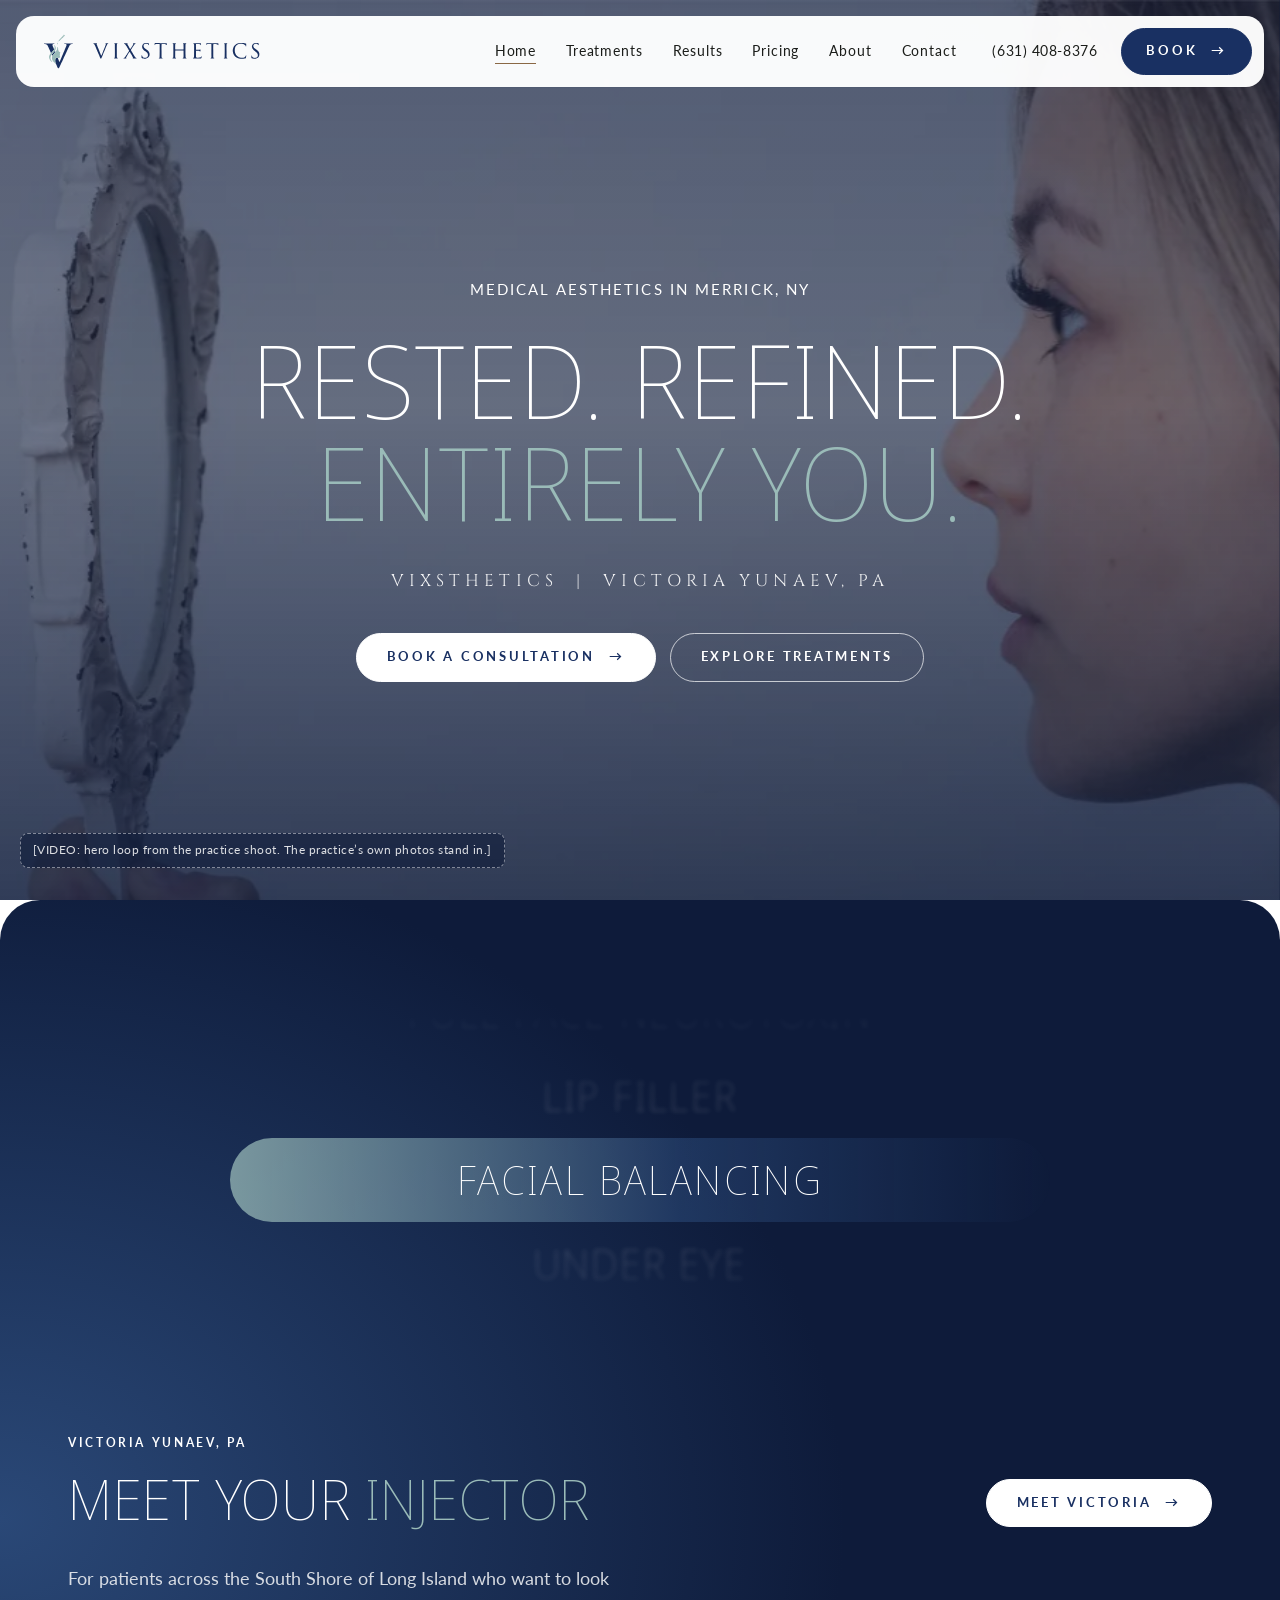
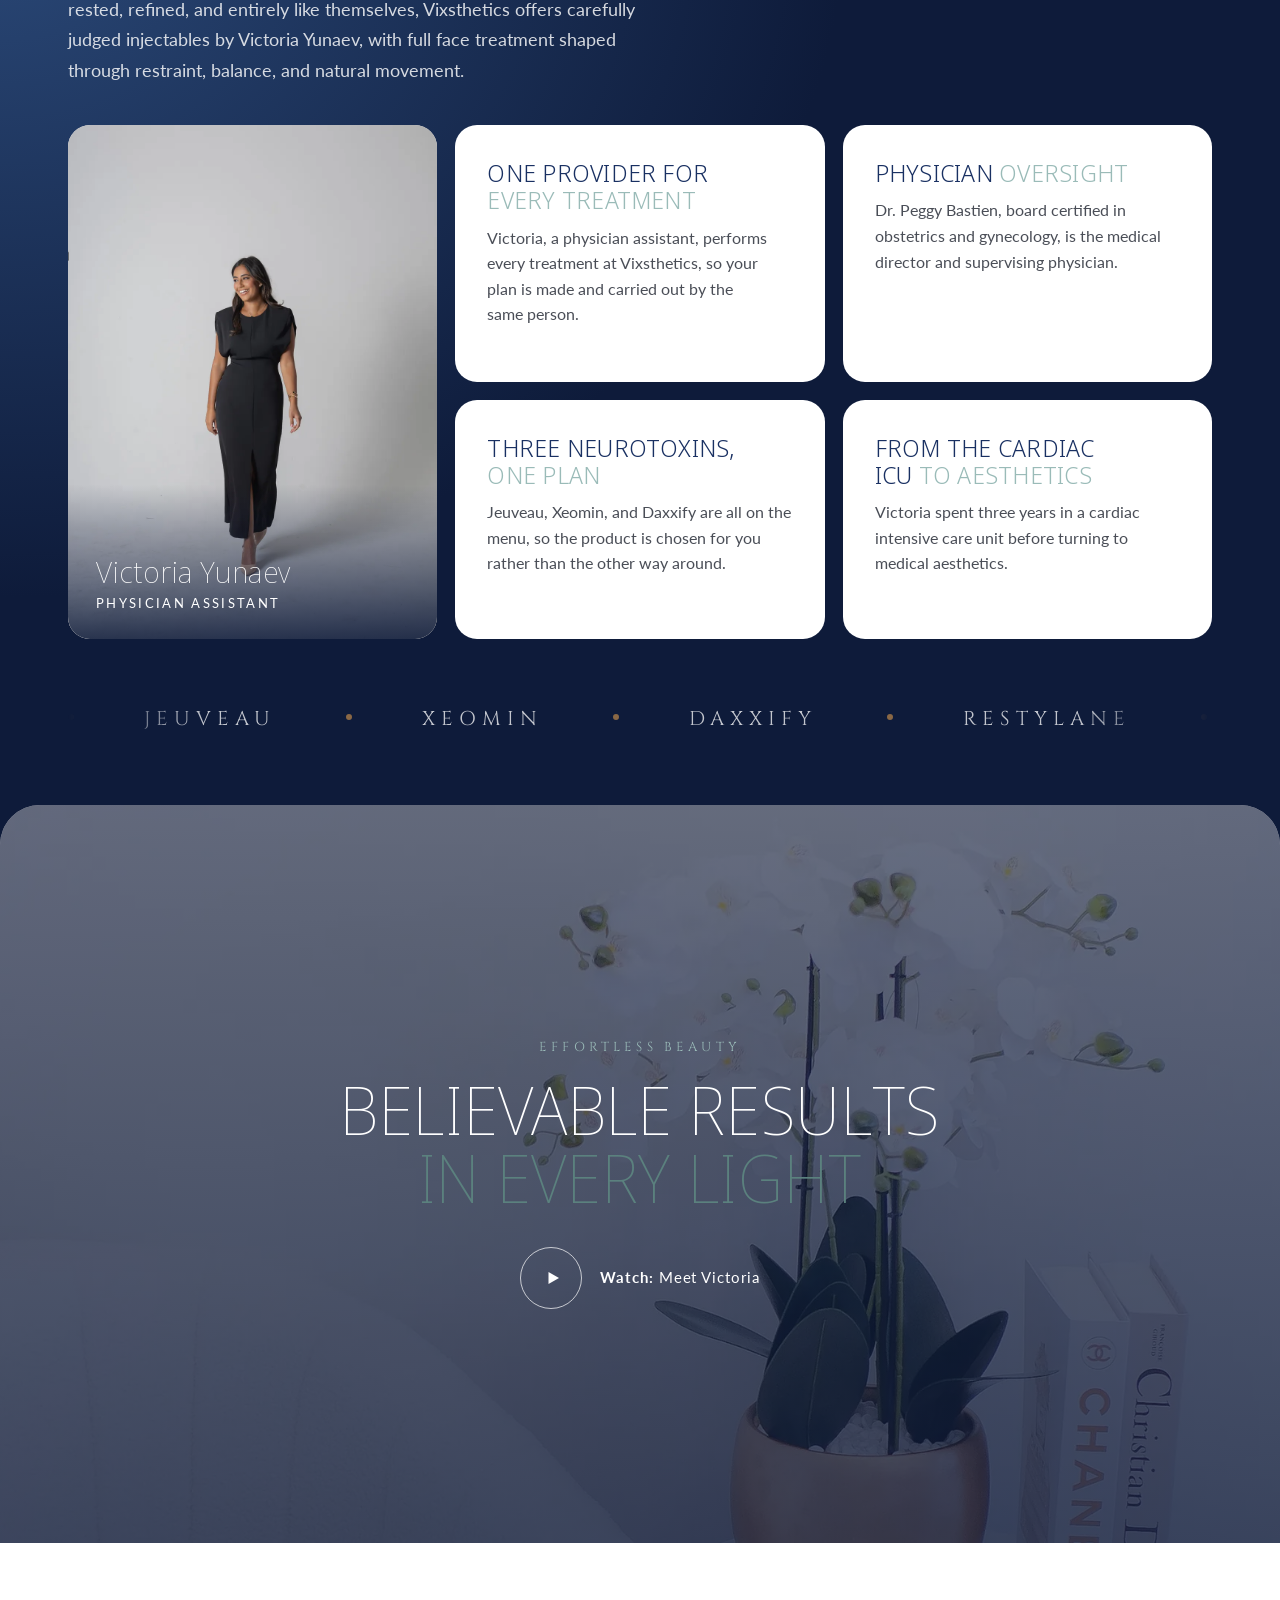
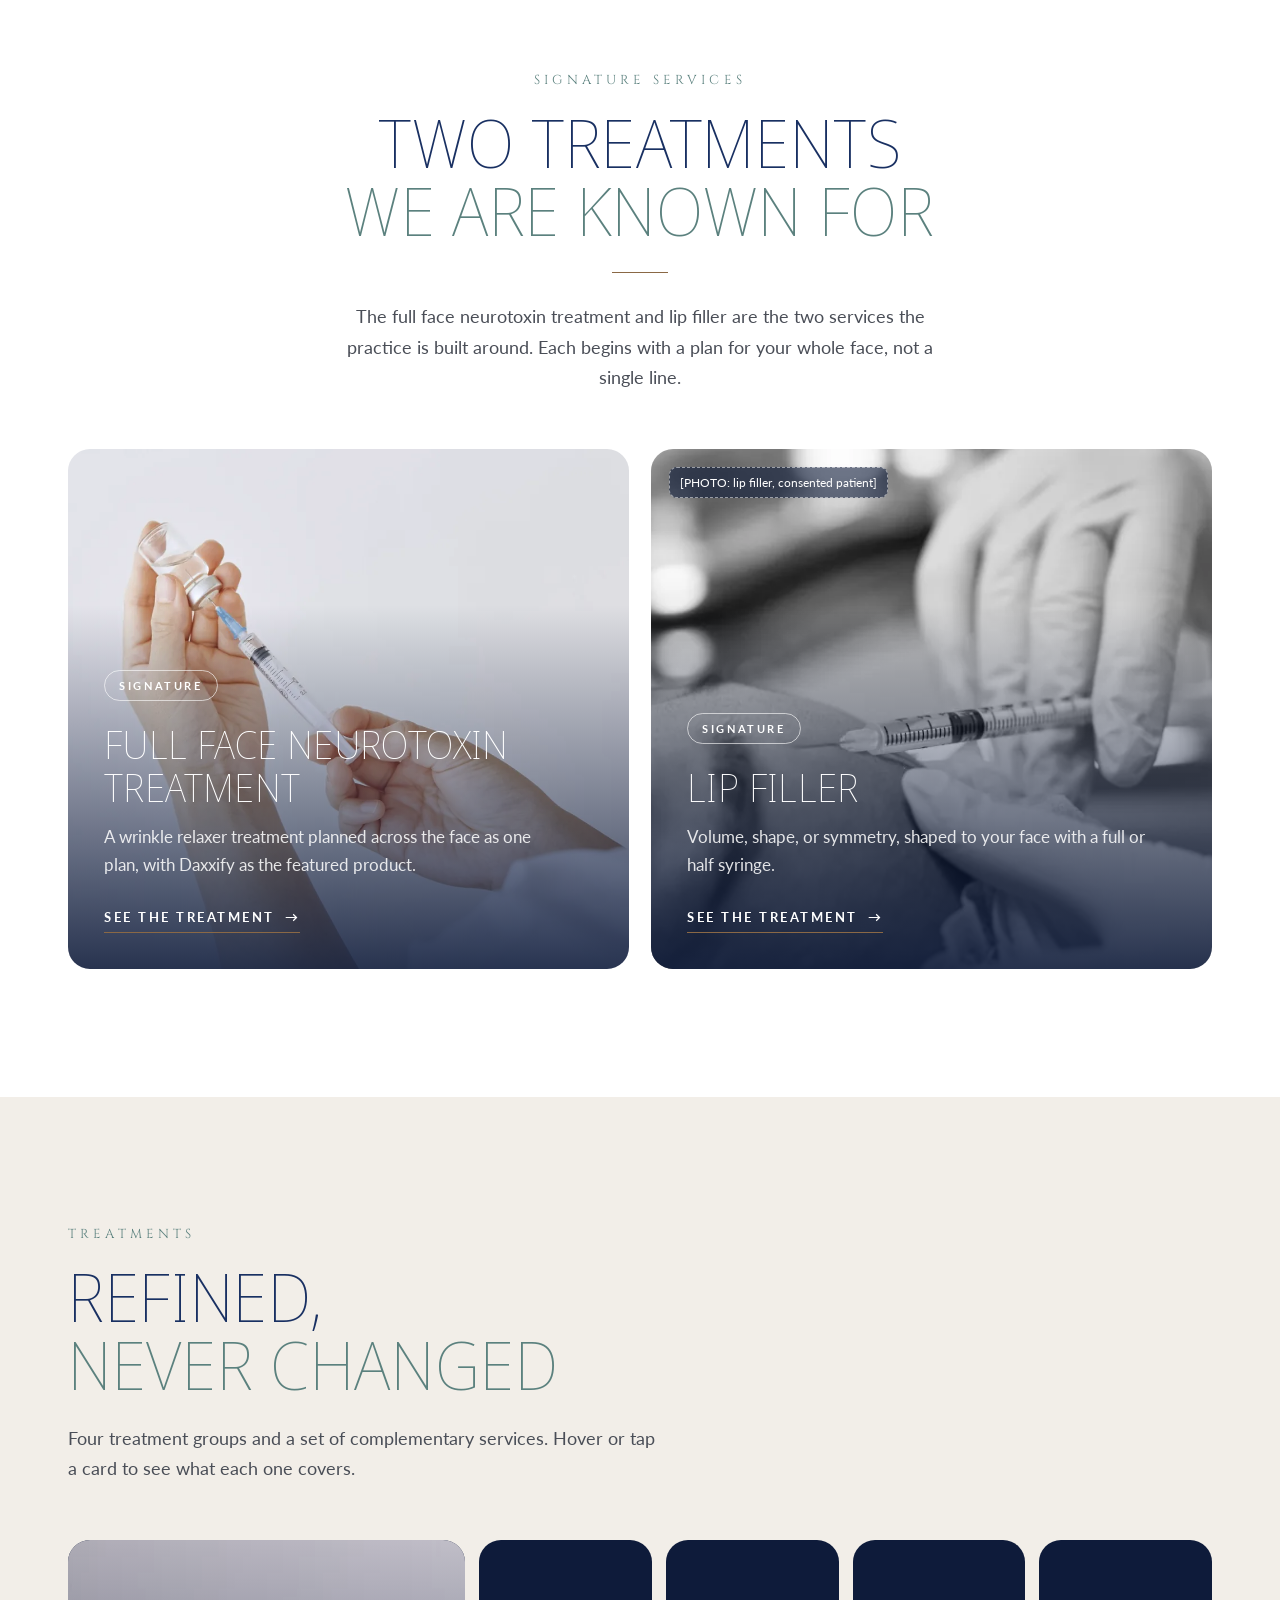
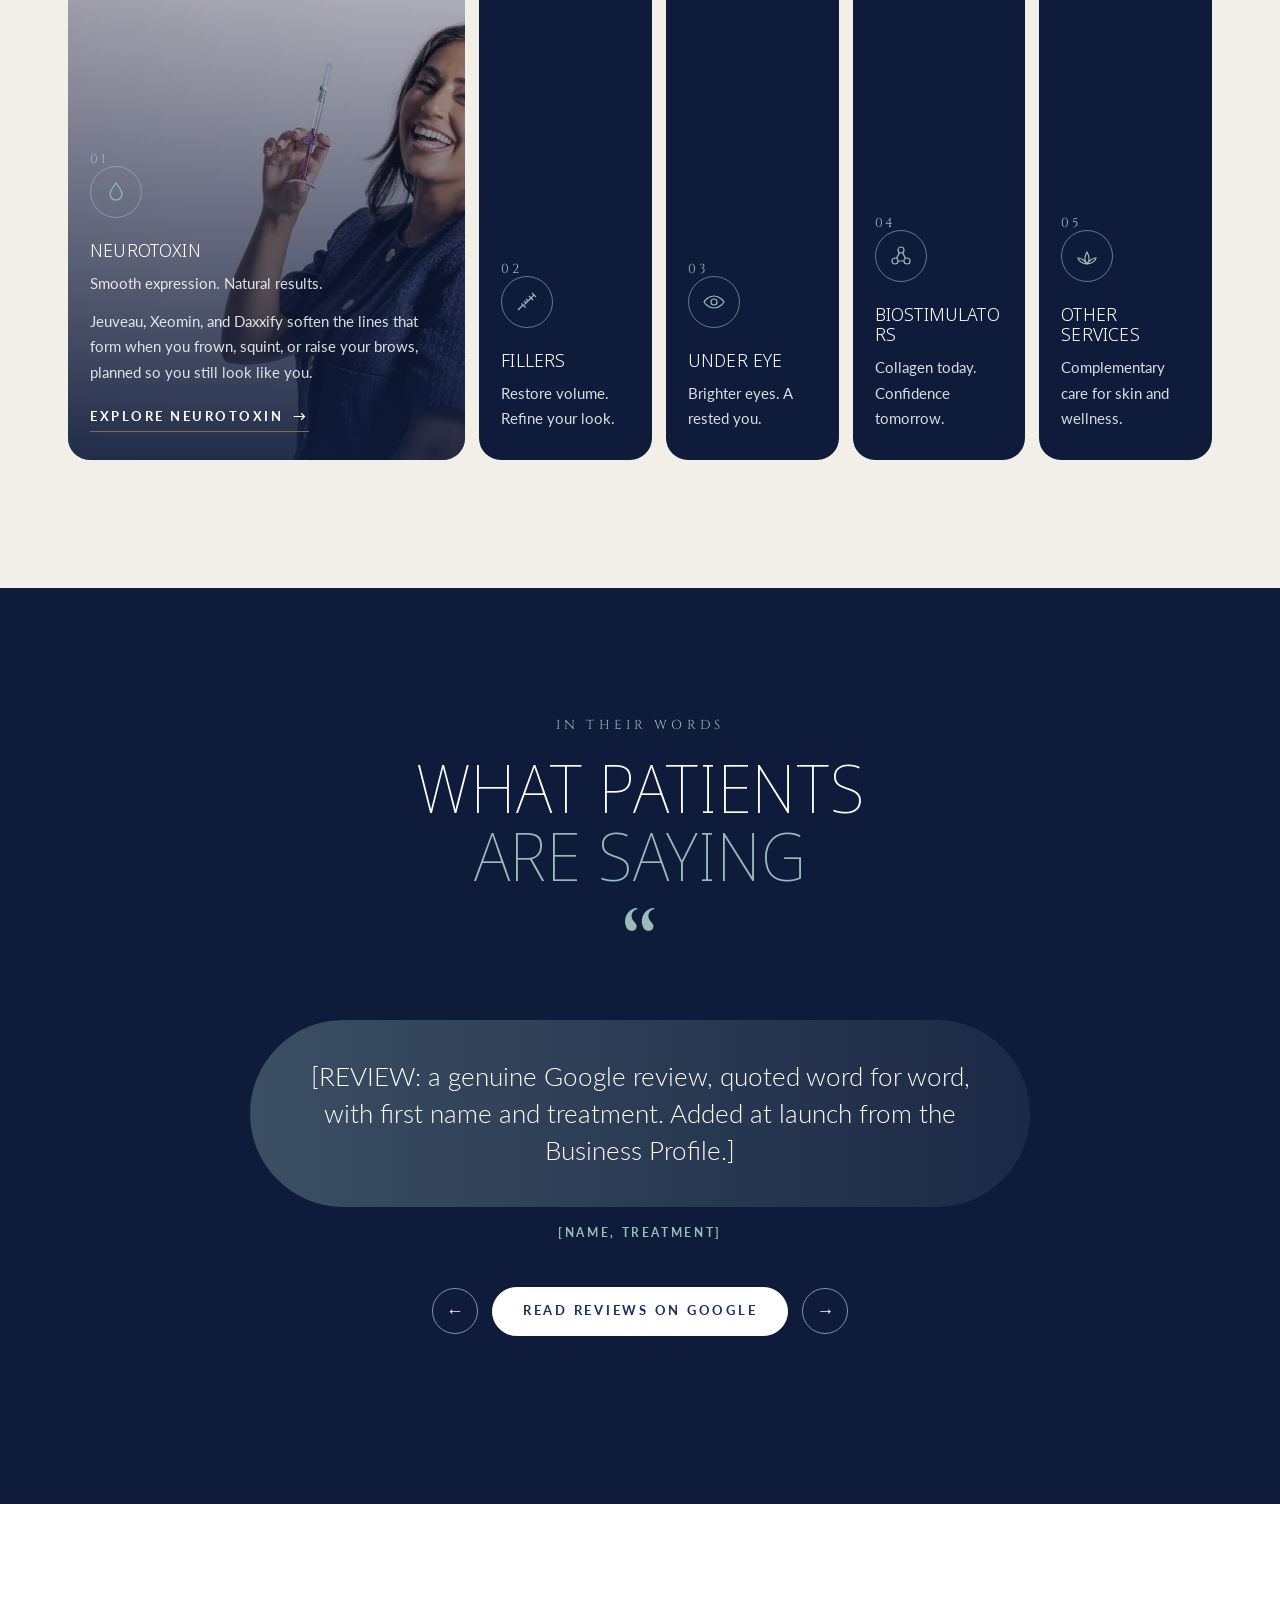
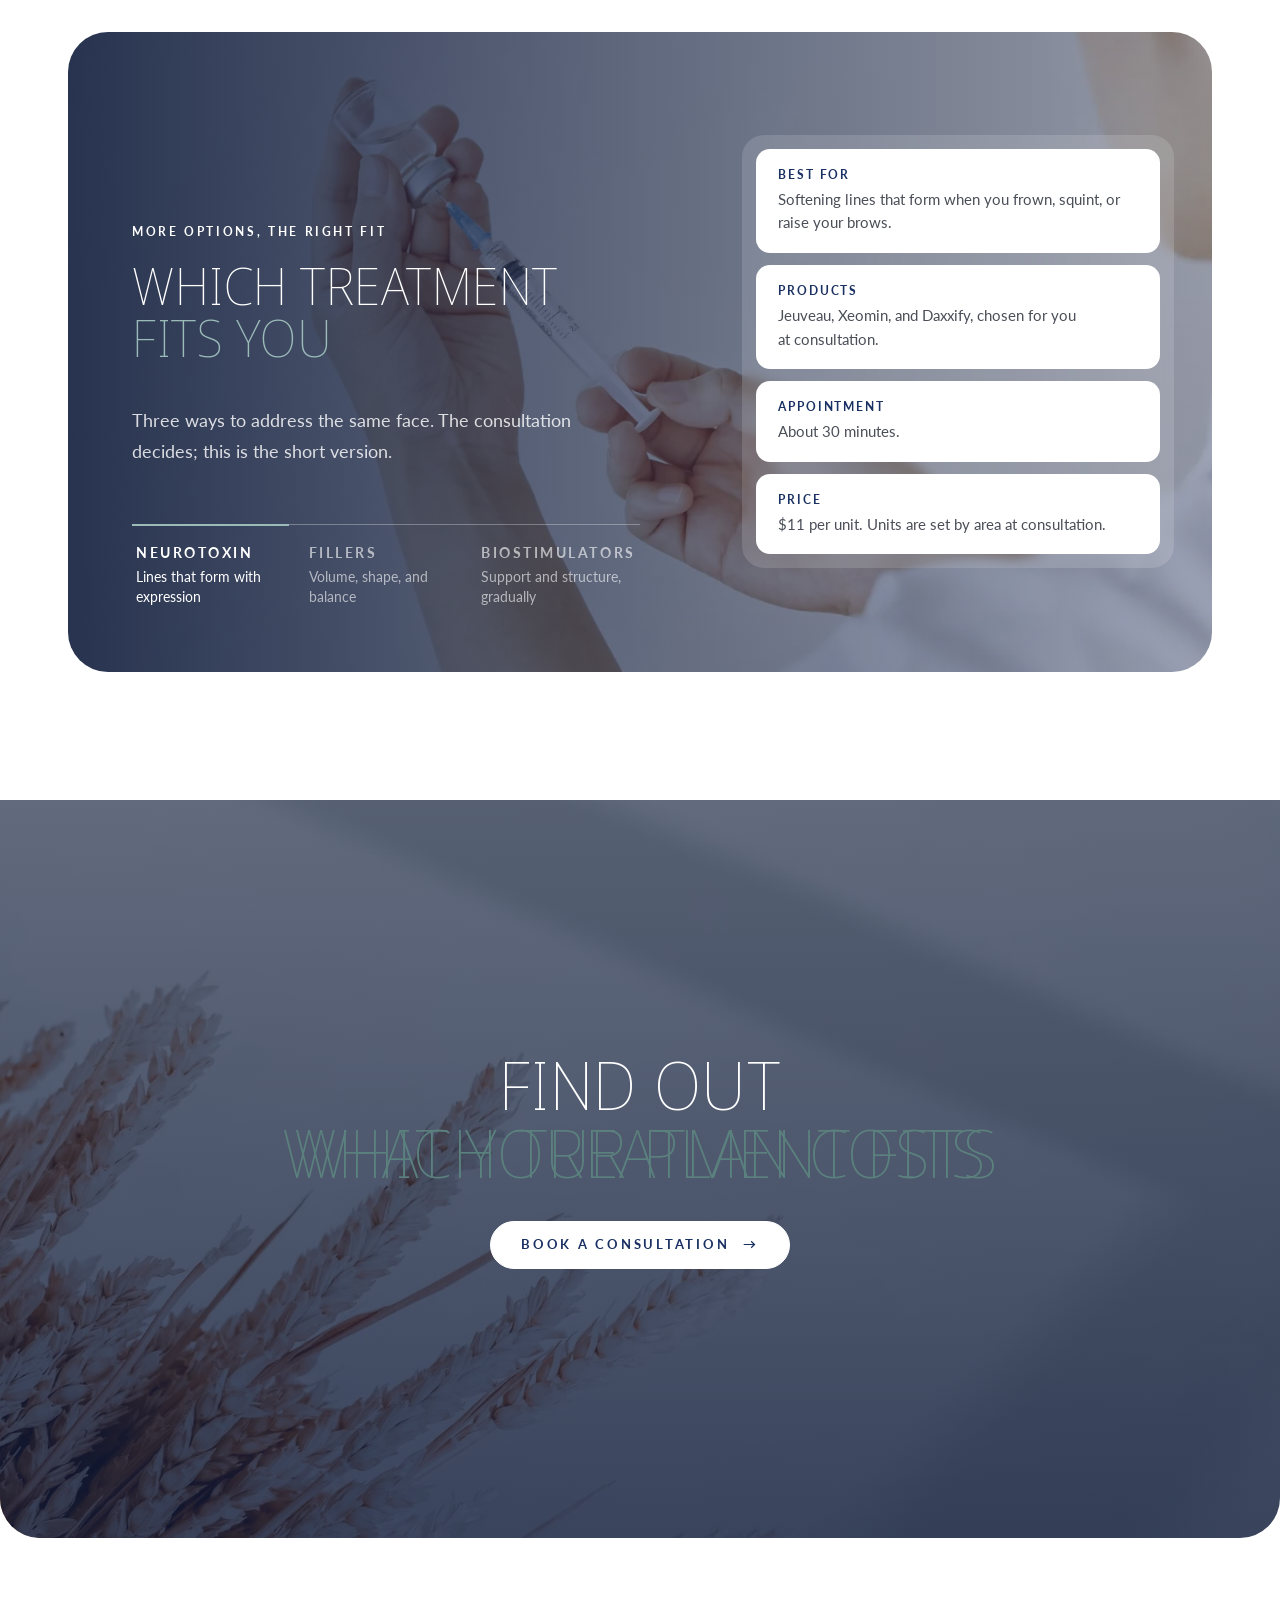
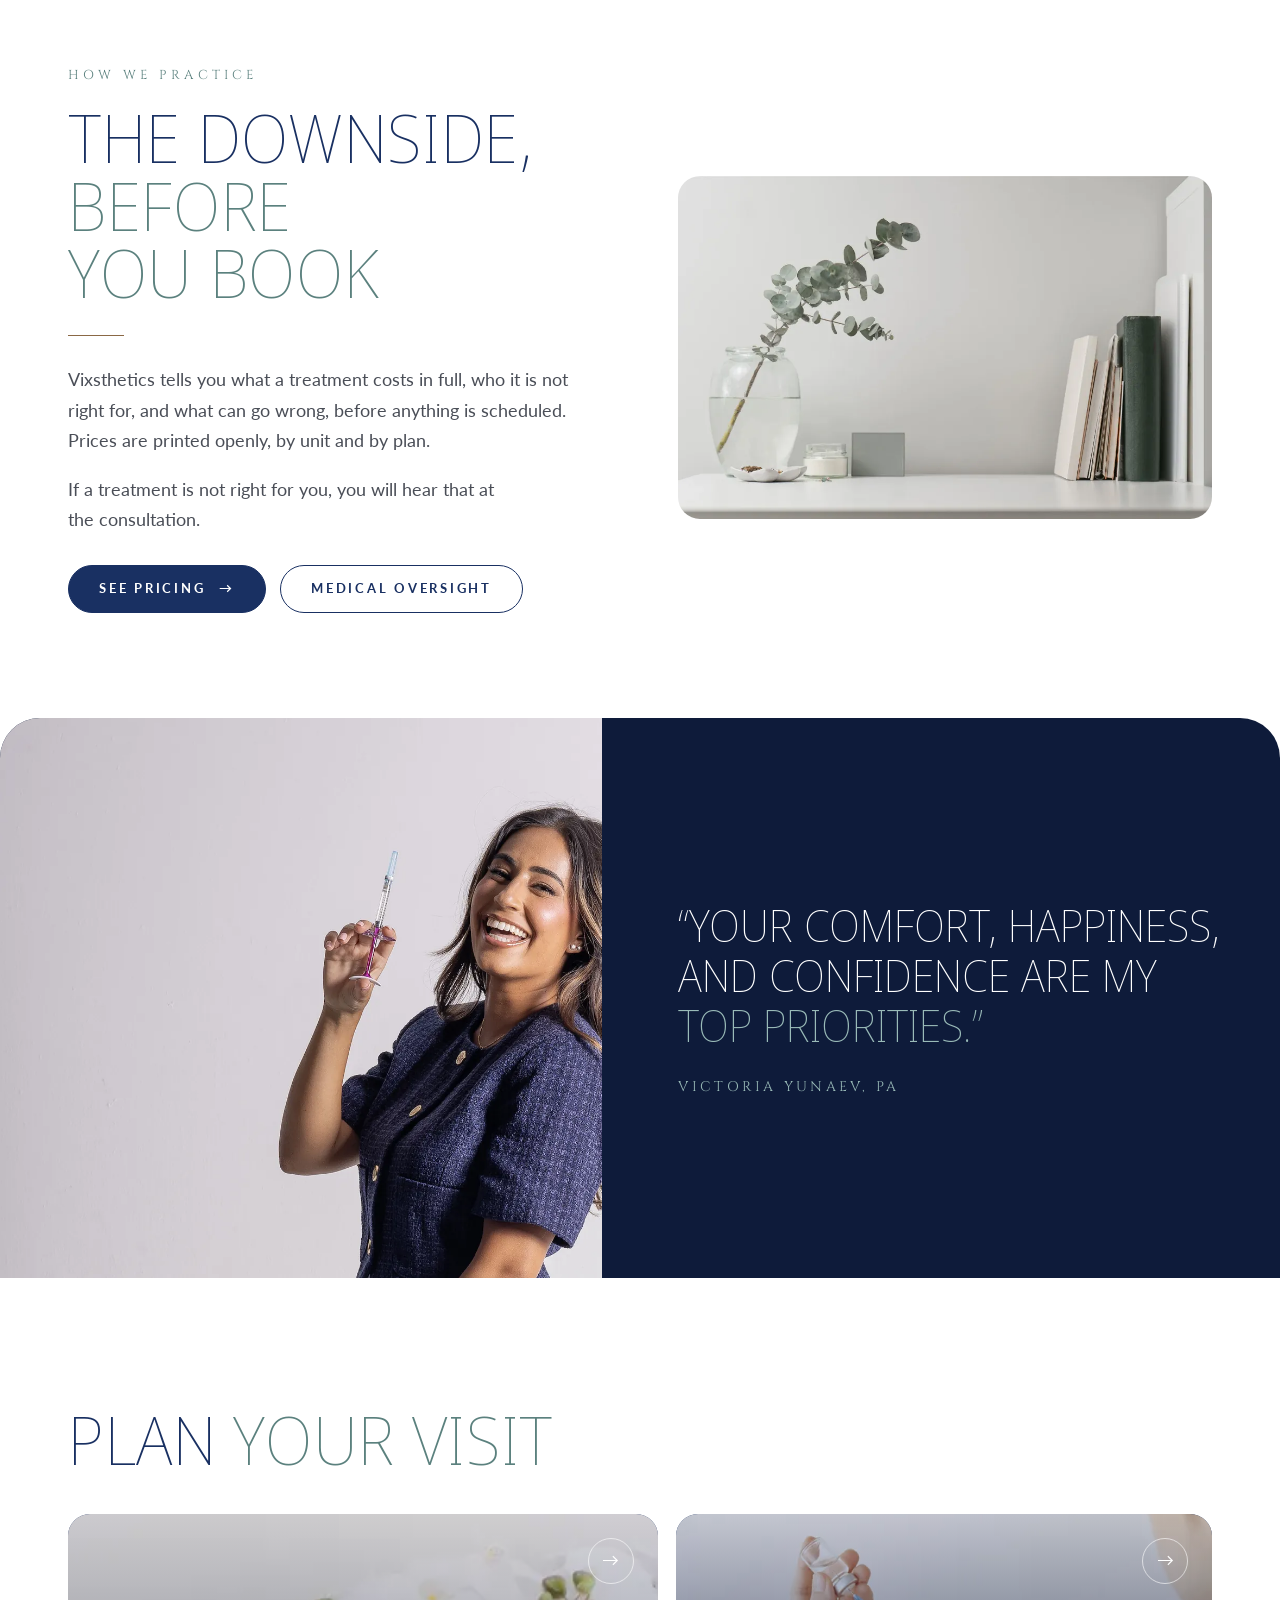
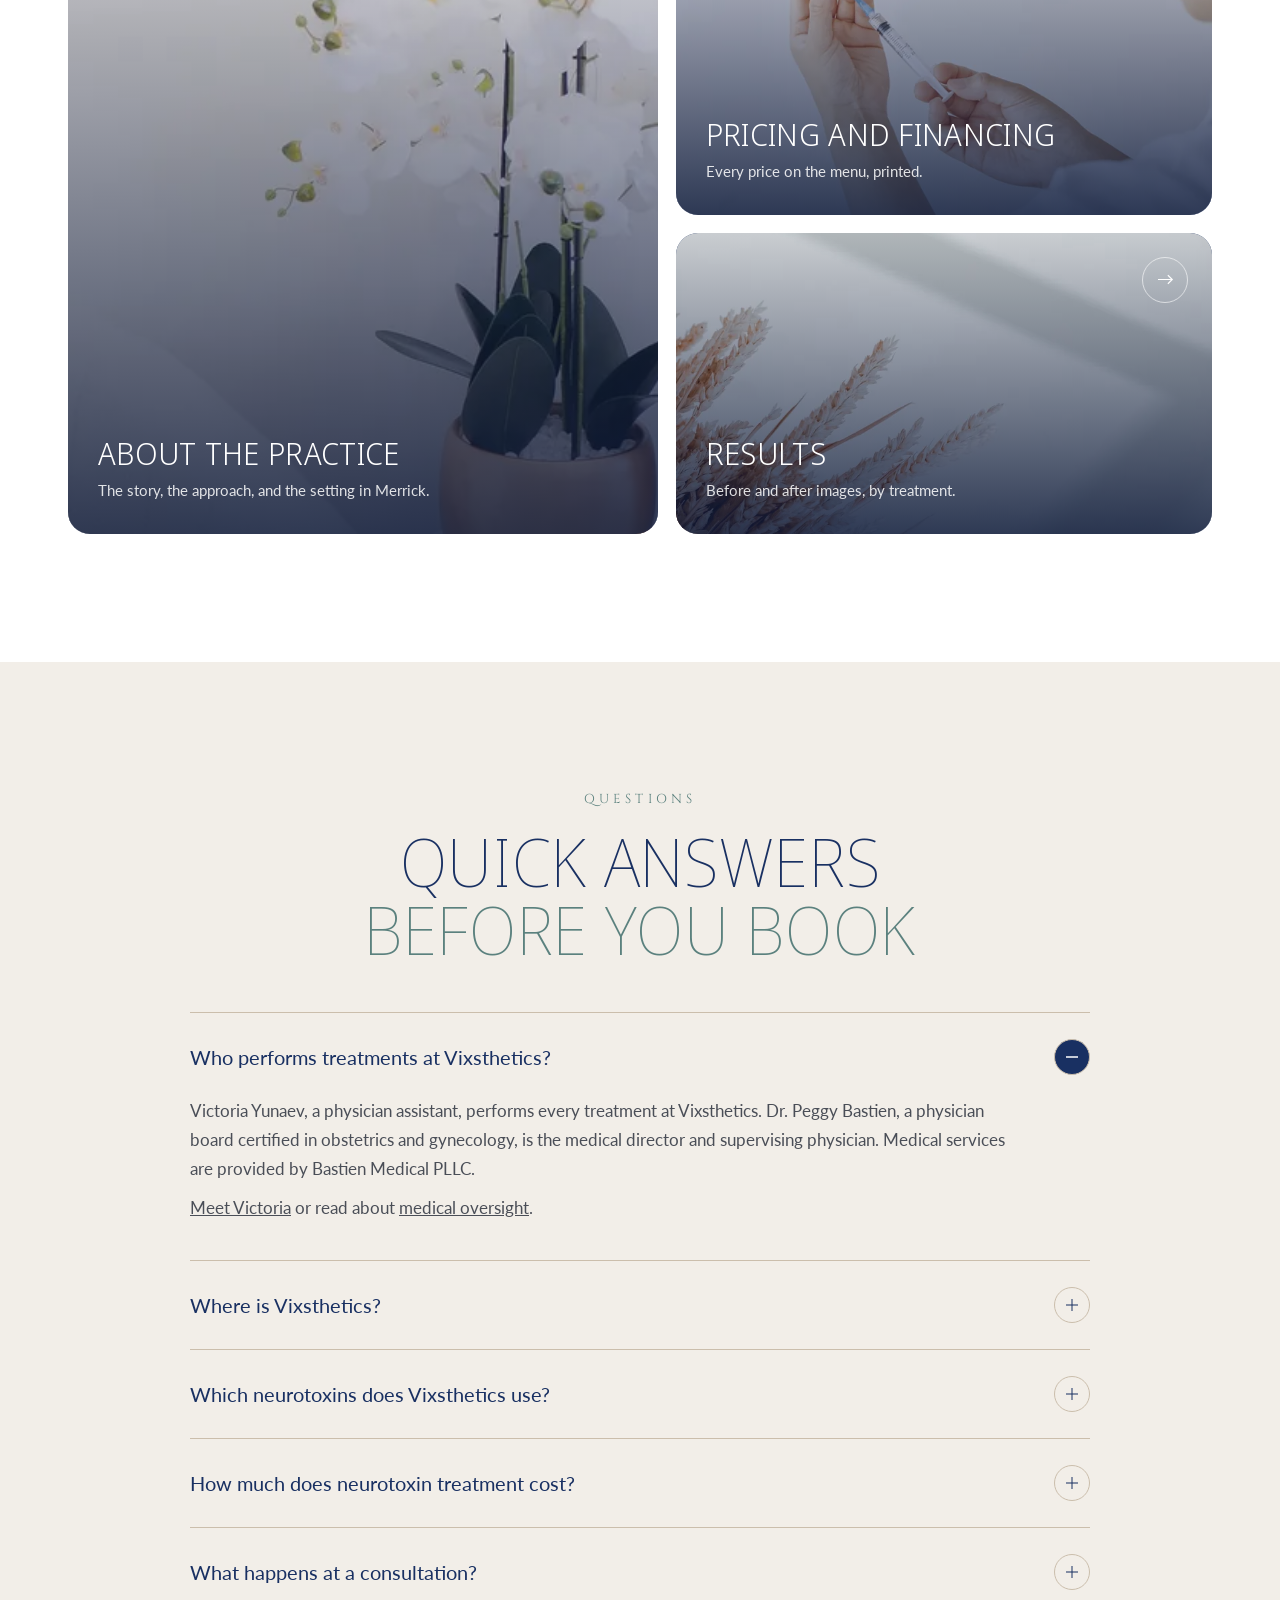
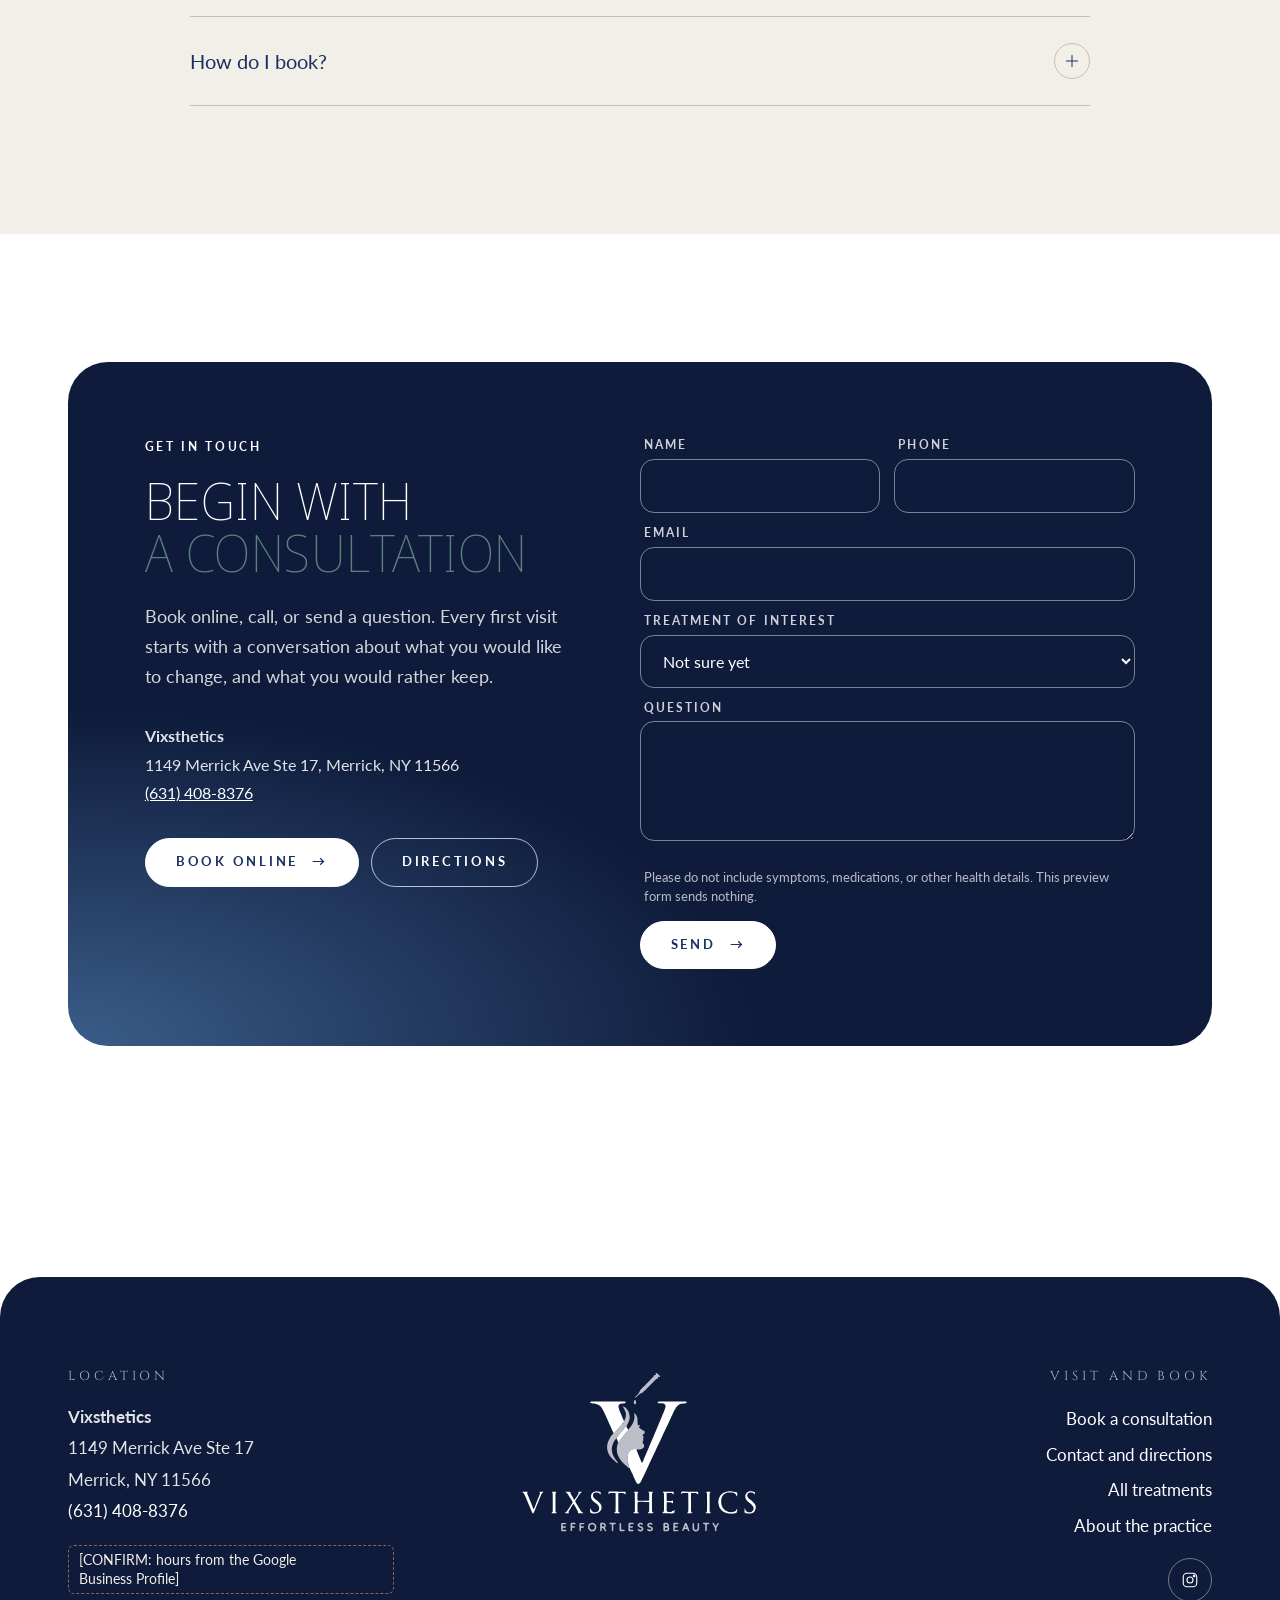
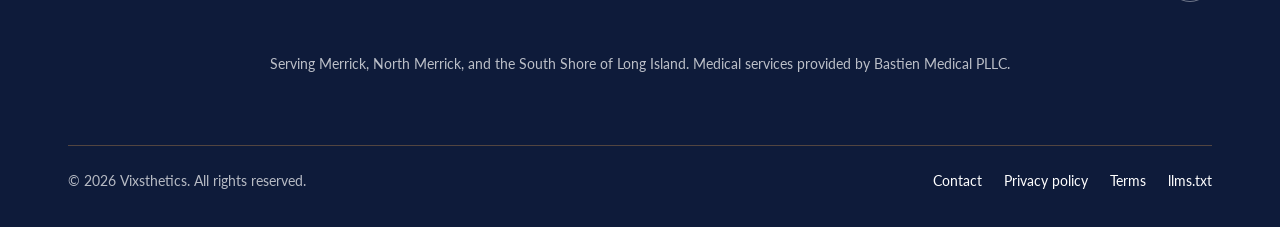
==== commit 4175e579: "vixsthetics: restore first version with full movement The client wants all the movement from the fir" ====
--- a/vixsthetics/index.html
+++ b/vixsthetics/index.html
@@ -290,7 +290,7 @@
   <a class="brand" href="./" aria-label="Vixsthetics home"><img class="vm" src="assets/logo/vmark.svg" width="34" height="36" alt=""><img class="wm" src="assets/logo/wordmark.svg" width="178" height="21" alt="Vixsthetics"></a>
   <nav class="nav" aria-label="Main"><a href="./" aria-current="page">Home</a><a href="treatments/">Treatments</a><a href="results/">Results</a><a href="pricing/">Pricing</a><a href="about/">About</a><a href="contact/">Contact</a></nav>
   <a class="head-tel" href="tel:+16314088376">(631) 408-8376</a>
-  <a class="btn outline" href="book/">Book</a>
+  <a class="btn" href="book/">Book <span class="arr" aria-hidden="true">&rarr;</span></a>
   <button class="menu-btn" type="button" aria-label="Menu" aria-expanded="false" aria-controls="mobile-menu"><span></span><span></span><span></span></button>
  </div>
 </header>
@@ -301,82 +301,96 @@
  <div class="hero-stage">
   <div class="hero-slides" aria-hidden="true">
    <img class="on" src="assets/img/patient-profile-hand-mirror.webp" alt="" width="972" height="636" fetchpriority="high">
+   <img src="assets/img/vixsthetics-treatment-room-detail.webp" alt="" width="1800" height="911" loading="lazy">
+   <img src="assets/img/victoria-yunaev-pa-vixsthetics-merrick-ny.webp" alt="" width="1600" height="1031" loading="lazy">
   </div>
   <div class="hero-copy">
    <h1>Medical aesthetics in Merrick, NY</h1>
    <p class="display">Rested. Refined.<span class="h-sage">Entirely&nbsp;you.</span></p>
-   <p class="sig">Victoria Yunaev,&nbsp;PA</p>
-   <div class="actions"><a class="btn light" href="book/">Book a consultation <span class="arr" aria-hidden="true">&rarr;</span></a><a class="btn ghost-light" href="treatments/">See treatments</a></div>
-  </div>
+   <p class="sig">Vixsthetics &nbsp;|&nbsp; Victoria Yunaev,&nbsp;PA</p>
+   <div class="actions"><a class="btn light" href="book/">Book a consultation <span class="arr" aria-hidden="true">&rarr;</span></a><a class="btn ghost-light" href="treatments/">Explore treatments</a></div>
+  </div>
+  <p class="ph-chip">[VIDEO: hero loop from the practice shoot. The practice&rsquo;s own photos stand in.]</p>
  </div>
 </section>
 
 <section class="panel on-dark" aria-labelledby="meet">
  <div class="wrap">
-  <div class="provider-head">
-   <h2 id="meet">Meet your <span class="h-sage" style="display:inline">injector</span></h2>
+  <div class="wheel" aria-label="Treatments offered"><div class="wheel-pill" aria-hidden="true"></div><ul><li>Full face neurotoxin</li><li>Lip filler</li><li>Facial balancing</li><li>Under eye</li><li>Lip flip</li><li>Sculptra</li><li>Radiesse</li><li>Microneedling</li><li>IV therapy</li></ul></div>
+  <div class="provider-head reveal">
+   <div><p class="label">Victoria Yunaev, PA</p><h2 id="meet">Meet your <span class="h-sage" style="display:inline">injector</span></h2></div>
    <a class="btn light" href="victoria-yunaev/">Meet Victoria <span class="arr" aria-hidden="true">&rarr;</span></a>
   </div>
-  <p class="lead speakable" style="margin:0 0 44px">Victoria Yunaev is a physician assistant. She performs every treatment at Vixsthetics, and plans each one to look like&nbsp;you.</p>
+  <p class="lead speakable reveal" style="margin:0 0 40px">For patients across the South Shore of Long Island who want to look rested, refined, and entirely like themselves, Vixsthetics offers carefully judged injectables by Victoria Yunaev, with full face treatment shaped through restraint, balance, and natural movement.</p>
   <div class="pgrid">
-   <div class="pcard photo"><img src="assets/img/victoria-yunaev-portrait.webp" alt="Victoria Yunaev, physician assistant at Vixsthetics in Merrick, NY" width="1000" height="1392" loading="lazy"><div class="cap"><strong>Victoria Yunaev</strong><p>Physician assistant</p></div></div>
-   <div class="pcard"><h3>One provider, <span class="h-sage" style="display:inline">every visit</span></h3><p>Victoria plans and performs every treatment&nbsp;herself.</p></div>
-   <div class="pcard"><h3>Physician <span class="h-sage" style="display:inline">oversight</span></h3><p>Dr. Peggy Bastien, a board certified physician, is the medical&nbsp;director.</p></div>
-   <div class="pcard"><h3>Three neurotoxins, <span class="h-sage" style="display:inline">one plan</span></h3><p>Jeuveau, Xeomin and Daxxify. Victoria picks the one that suits&nbsp;you.</p></div>
-   <div class="pcard"><h3>Trained in <span class="h-sage" style="display:inline">critical care</span></h3><p>Victoria spent three years in a cardiac ICU before&nbsp;aesthetics.</p></div>
-  </div>
-  <p class="products">Products we use: Jeuveau, Xeomin, Daxxify, the RHA and Restylane collections, Sculptra and&nbsp;Radiesse.</p>
+   <div class="pcard photo reveal"><img src="assets/img/victoria-yunaev-portrait.webp" alt="Victoria Yunaev, physician assistant at Vixsthetics in Merrick, NY" width="1000" height="1392" loading="lazy"><div class="cap"><strong>Victoria Yunaev</strong><p>Physician assistant</p></div></div>
+   <div class="pcard reveal d1"><h3>One provider for <span class="h-sage" style="display:inline">every treatment</span></h3><p>Victoria, a physician assistant, performs every treatment at Vixsthetics, so your plan is made and carried out by the same person.</p></div>
+   <div class="pcard reveal d2"><h3>Physician <span class="h-sage" style="display:inline">oversight</span></h3><p>Dr. Peggy Bastien, board certified in obstetrics and gynecology, is the medical director and supervising physician.</p></div>
+   <div class="pcard reveal d1"><h3>Three neurotoxins, <span class="h-sage" style="display:inline">one plan</span></h3><p>Jeuveau, Xeomin, and Daxxify are all on the menu, so the product is chosen for you rather than the other way around.</p></div>
+   <div class="pcard reveal d2"><h3>From the cardiac ICU <span class="h-sage" style="display:inline">to aesthetics</span></h3><p>Victoria spent three years in a cardiac intensive care unit before turning to medical aesthetics.</p></div>
+  </div>
+  <div class="marquee" aria-label="Products used at Vixsthetics"><div class="marquee-track"><span>Jeuveau</span><span>Xeomin</span><span>Daxxify</span><span>Restylane</span><span>RHA collection</span><span>Sculptra</span><span>Radiesse</span><span>PRF EZGel</span><span>Jeuveau</span><span>Xeomin</span><span>Daxxify</span><span>Restylane</span><span>RHA collection</span><span>Sculptra</span><span>Radiesse</span><span>PRF EZGel</span></div></div>
  </div>
 </section>
 
 <section class="vcta" aria-labelledby="light">
  <img src="assets/img/vixsthetics-treatment-room-detail.webp" alt="" width="1800" height="911" loading="lazy">
  <div class="inner">
+  <p class="eyebrow" style="color:#9ABBB8">Effortless beauty</p>
   <h2 id="light">Believable results <span class="h-sage">in every light</span></h2>
-  <p class="lead" style="margin:26px auto 0;color:rgba(255,255,255,.9)">Each plan looks at your whole face, so nothing looks&nbsp;done.</p>
+  <button class="watch" type="button" data-video="Meet Victoria Yunaev" data-summary="A short film introducing Victoria, how she plans a treatment, and what a first visit at Vixsthetics feels like. A full transcript will appear on the page."><span class="play"><svg viewBox="0 0 24 24" aria-hidden="true"><path d="M6 4l14 8-14 8z"/></svg></span><span><b>Watch:</b> Meet Victoria</span></button>
  </div>
 </section>
 
 <section class="pad" aria-labelledby="signature">
  <div class="wrap">
-  <div class="center"><h2 id="signature">Two treatments <span class="h-sage">we are known for</span></h2><hr class="rule"><p class="lead">The practice is built around these two. Each starts with a plan for your whole&nbsp;face.</p></div>
+  <div class="center reveal"><p class="eyebrow">Signature services</p><h2 id="signature">Two treatments <span class="h-sage">we are known for</span></h2><hr class="rule"><p class="lead">The full face neurotoxin treatment and lip filler are the two services the practice is built around. Each begins with a plan for your whole face, not a single line.</p></div>
   <div class="sig-grid">
-   <a class="sig-card" href="treatments/#neurotoxin"><img src="assets/img/neurotoxin-vial-and-syringe.webp" alt="A neurotoxin vial and syringe" width="1400" height="927" loading="lazy"><div class="body"><h3>Full face neurotoxin</h3><p>A wrinkle relaxer plan for the whole face, featuring&nbsp;Daxxify.</p><span class="textlink">See the treatment <span class="arr" aria-hidden="true">&rarr;</span></span></div></a>
-   <a class="sig-card" href="treatments/#fillers"><img src="assets/img/injection-detail-gloved-hands.webp" alt="Gloved hands holding a syringe" width="652" height="546" loading="lazy"><div class="body"><h3>Lip filler</h3><p>Volume, shape or symmetry, sized to your&nbsp;face.</p><span class="textlink">See the treatment <span class="arr" aria-hidden="true">&rarr;</span></span></div></a>
+   <a class="sig-card reveal" href="treatments/#neurotoxin"><img src="assets/img/neurotoxin-vial-and-syringe.webp" alt="A neurotoxin vial and syringe held in gloved hands" width="1400" height="927" loading="lazy"><div class="body"><span class="mark">Signature</span><h3>Full face neurotoxin treatment</h3><p>A wrinkle relaxer treatment planned across the face as one plan, with Daxxify as the featured product.</p><span class="textlink">See the treatment <span class="arr" aria-hidden="true">&rarr;</span></span></div></a>
+   <a class="sig-card reveal d1" href="treatments/#fillers"><img src="assets/img/injection-detail-gloved-hands.webp" alt="Gloved hands holding a syringe during a filler treatment" width="652" height="546" loading="lazy"><span class="ph-note">[PHOTO: lip filler, consented patient]</span><div class="body"><span class="mark">Signature</span><h3>Lip filler</h3><p>Volume, shape, or symmetry, shaped to your face with a full or half syringe.</p><span class="textlink">See the treatment <span class="arr" aria-hidden="true">&rarr;</span></span></div></a>
   </div>
  </div>
 </section>
 
 <section class="pad bone" aria-labelledby="concern">
  <div class="wrap">
-  <h2 id="concern">Refined, <span class="h-sage">never changed</span></h2>
-  <p class="lead" style="margin-top:24px">Four treatment groups and a few extra services. Tap a card to see&nbsp;more.</p>
-  <div class="xcards"><a class="xcard def" href="treatments/#neurotoxin">
+  <div class="reveal"><p class="eyebrow">Treatments</p><h2 id="concern">Refined, <span class="h-sage">never changed</span></h2><p class="lead" style="margin-top:24px">Four treatment groups and a set of complementary services. Hover or tap a card to see what each one covers.</p></div>
+  <div class="xcards reveal"><a class="xcard def" href="treatments/#neurotoxin">
   <img src="assets/img/victoria-yunaev-pa-vixsthetics-merrick-ny-800.webp" alt="" loading="lazy" width="800" height="600">
-  <div class="in"><h3>Neurotoxin</h3><p class="tag">Smooth expression. Natural results.</p><div class="more"><p>Softens lines from frowning, squinting or raising your brows. You still look like&nbsp;you.</p><span class="textlink">Explore neurotoxin <span class="arr" aria-hidden="true">&rarr;</span></span></div></div>
+  <div class="in"><span class="num">01</span><span class="ico" aria-hidden="true"><svg viewBox="0 0 24 24"><path d="M12 3c3.5 4.6 6 8 6 11a6 6 0 0 1-12 0c0-3 2.5-6.4 6-11z"/></svg></span><h3>Neurotoxin</h3><p class="tag">Smooth expression. Natural results.</p><div class="more"><p>Jeuveau, Xeomin, and Daxxify soften the lines that form when you frown, squint, or raise your brows, planned so you still look like you.</p><span class="textlink">Explore neurotoxin <span class="arr" aria-hidden="true">&rarr;</span></span></div></div>
  </a><a class="xcard" href="treatments/#fillers">
   <img src="assets/img/injection-detail-gloved-hands.webp" alt="" loading="lazy" width="800" height="600">
-  <div class="in"><h3>Fillers</h3><p class="tag">Restore volume. Refine your look.</p><div class="more"><p>Lips, chin, cheeks, jawline, folds and temples, planned as one&nbsp;face.</p><span class="textlink">Explore fillers <span class="arr" aria-hidden="true">&rarr;</span></span></div></div>
+  <div class="in"><span class="num">02</span><span class="ico" aria-hidden="true"><svg viewBox="0 0 24 24"><path d="M17 3l4 4M19 5l-9.5 9.5M14 6l4 4M6.5 13.5l4 4M8 15l-5 5M11 9l1.5 1.5M9 11l1.5 1.5"/></svg></span><h3>Fillers</h3><p class="tag">Restore volume. Refine your look.</p><div class="more"><p>Facial balancing, lip filler, and area treatments for the chin, cheeks, jawline, folds, and temples, with products from the RHA and Restylane collections.</p><span class="textlink">Explore fillers <span class="arr" aria-hidden="true">&rarr;</span></span></div></div>
  </a><a class="xcard" href="treatments/#under-eye">
   <img src="assets/img/patient-profile-hand-mirror.webp" alt="" loading="lazy" width="800" height="600">
-  <div class="in"><h3>Under eye</h3><p class="tag">Brighter eyes. A rested you.</p><div class="more"><p>Five options for hollows and shadows. Your consultation picks the&nbsp;one.</p><span class="textlink">Explore under eye <span class="arr" aria-hidden="true">&rarr;</span></span></div></div>
+  <div class="in"><span class="num">03</span><span class="ico" aria-hidden="true"><svg viewBox="0 0 24 24"><path d="M2 12s3.6-6 10-6 10 6 10 6-3.6 6-10 6S2 12 2 12z"/><circle cx="12" cy="12" r="3"/></svg></span><h3>Under eye</h3><p class="tag">Brighter eyes. A rested you.</p><div class="more"><p>Filler, PRF, PRP, PRF EZGel, and a PDGF treatment. The consultation decides which one suits the hollow or shadow you see.</p><span class="textlink">Explore under eye <span class="arr" aria-hidden="true">&rarr;</span></span></div></div>
  </a><a class="xcard" href="treatments/#biostimulators">
   <img src="assets/img/skin-texture-detail.webp" alt="" loading="lazy" width="800" height="600">
-  <div class="in"><h3>Biostimulators</h3><p class="tag">Collagen today. Confidence tomorrow.</p><div class="more"><p>Sculptra and Radiesse rebuild support slowly, using your own&nbsp;collagen.</p><span class="textlink">Explore biostimulators <span class="arr" aria-hidden="true">&rarr;</span></span></div></div>
+  <div class="in"><span class="num">04</span><span class="ico" aria-hidden="true"><svg viewBox="0 0 24 24"><circle cx="12" cy="6" r="3"/><circle cx="6" cy="17" r="3"/><circle cx="18" cy="17" r="3"/><path d="M10.5 8.6 7.5 14.4M13.5 8.6l3 5.8M9 17h6"/></svg></span><h3>Biostimulators</h3><p class="tag">Collagen today. Confidence tomorrow.</p><div class="more"><p>Sculptra and Radiesse work gradually, giving support and structure to a face that has lost volume over time.</p><span class="textlink">Explore biostimulators <span class="arr" aria-hidden="true">&rarr;</span></span></div></div>
  </a><a class="xcard" href="treatments/#other-services">
   <img src="assets/img/vixsthetics-studio-shelf.webp" alt="" loading="lazy" width="800" height="600">
-  <div class="in"><h3>Other services</h3><p class="tag">Skin and wellness care.</p><div class="more"><p>Microneedling, IV therapy, weight loss and hair&nbsp;restoration.</p><span class="textlink">Explore other services <span class="arr" aria-hidden="true">&rarr;</span></span></div></div>
+  <div class="in"><span class="num">05</span><span class="ico" aria-hidden="true"><svg viewBox="0 0 24 24"><path d="M12 20c-4 0-8-2.5-9-6 3 0 6 1.5 9 6zM12 20c4 0 8-2.5 9-6-3 0-6 1.5-9 6zM12 20c-2.5-3-3-7 0-12 3 5 2.5 9 0 12z"/></svg></span><h3>Other services</h3><p class="tag">Complementary care for skin and wellness.</p><div class="more"><p>Microneedling, IV therapy, weight loss management, and hair restoration with PRP.</p><span class="textlink">Explore other services <span class="arr" aria-hidden="true">&rarr;</span></span></div></div>
  </a></div>
  </div>
 </section>
 
+<section class="pad dark" aria-labelledby="reviews">
+ <div class="wrap center"><p class="eyebrow">In their words</p><h2 id="reviews">What patients <span class="h-sage">are&nbsp;saying</span></h2></div>
+ <div class="quotes" aria-roledescription="carousel">
+  <span class="qmark" aria-hidden="true">&ldquo;</span>
+  <div class="qtrack"><div class="qslide" aria-roledescription="slide"><div class="qpill">[REVIEW: a genuine Google review, quoted word for word, with first name and treatment. Added at launch from the Business Profile.]</div><p class="qwho">[Name, treatment]</p></div><div class="qslide" aria-roledescription="slide"><div class="qpill">[REVIEW: a genuine Google review, quoted word for word, with first name and treatment. Added at launch from the Business Profile.]</div><p class="qwho">[Name, treatment]</p></div><div class="qslide" aria-roledescription="slide"><div class="qpill">[REVIEW: a genuine Google review, quoted word for word, with first name and treatment. Added at launch from the Business Profile.]</div><p class="qwho">[Name, treatment]</p></div></div>
+  <div class="qctrl"><button class="qbtn qprev" type="button" aria-label="Previous review">&larr;</button><a class="btn light" href="https://www.google.com/maps/search/?api=1&amp;query=Vixsthetics+Merrick+NY" target="_blank" rel="noopener">Read reviews on Google</a><button class="qbtn qnext" type="button" aria-label="Next review">&rarr;</button></div>
+ </div>
+</section>
+
 <section class="pad" aria-labelledby="fit">
  <div class="wrap">
-  <div class="tabs on-dark">
+  <div class="tabs reveal on-dark">
    <img src="assets/img/neurotoxin-vial-and-syringe.webp" alt="" width="1400" height="927" loading="lazy">
    <div class="left">
+    <p class="label">More options, the right fit</p>
     <h2 id="fit">Which treatment <span class="h-sage">fits you</span></h2>
-    <p class="lead">Three ways to treat the same face. Your consultation&nbsp;decides.</p>
+    <p class="lead">Three ways to address the same face. The consultation decides; this is the short version.</p>
     <div class="tablist" role="tablist" aria-label="Treatment types"><button class="tab" role="tab" id="tab-neurotoxin" aria-controls="panel-neurotoxin" aria-selected="true" tabindex="0" data-img="assets/img/neurotoxin-vial-and-syringe.webp"><strong>Neurotoxin</strong><span>Lines that form with expression</span></button><button class="tab" role="tab" id="tab-fillers" aria-controls="panel-fillers" aria-selected="false" tabindex="-1" data-img="assets/img/injection-detail-gloved-hands.webp"><strong>Fillers</strong><span>Volume, shape, and balance</span></button><button class="tab" role="tab" id="tab-biostimulators" aria-controls="panel-biostimulators" aria-selected="false" tabindex="-1" data-img="assets/img/skin-texture-detail.webp"><strong>Biostimulators</strong><span>Support and structure, gradually</span></button></div>
    </div>
    <div class="tabpanel" role="tabpanel" id="panel-neurotoxin" aria-labelledby="tab-neurotoxin"><div class="icards"><div class="icard"><p class="k">Best for</p><p>Softening lines that form when you frown, squint, or raise your brows.</p></div><div class="icard"><p class="k">Products</p><p>Jeuveau, Xeomin, and Daxxify, chosen for you at consultation.</p></div><div class="icard"><p class="k">Appointment</p><p>About 30 minutes.</p></div><div class="icard"><p class="k">Price</p><p>$11 per unit. Units are set by area at consultation.</p></div></div></div><div class="tabpanel" role="tabpanel" id="panel-fillers" aria-labelledby="tab-fillers" hidden><div class="icards"><div class="icard"><p class="k">Best for</p><p>Restoring volume and balance in the lips, cheeks, chin, jawline, and folds.</p></div><div class="icard"><p class="k">Products</p><p>The RHA and Restylane collections, matched to the area.</p></div><div class="icard"><p class="k">Appointment</p><p>About 45 minutes.</p></div><div class="icard"><p class="k">Price</p><p>$650 per syringe. Half syringe of lip filler, $450.</p></div></div></div><div class="tabpanel" role="tabpanel" id="panel-biostimulators" aria-labelledby="tab-biostimulators" hidden><div class="icards"><div class="icard"><p class="k">Best for</p><p>A face that has lost volume and support over time.</p></div><div class="icard"><p class="k">Products</p><p>Sculptra and Radiesse.</p></div><div class="icard"><p class="k">How it works</p><p>They prompt your own collagen, so change builds over the weeks after treatment.</p></div><div class="icard"><p class="k">Price</p><p>Set by plan at consultation. <span class="ph">[CONFIRM: price]</span></p></div></div></div>
@@ -387,43 +401,42 @@
 <section class="vcta invert" aria-labelledby="find">
  <img src="assets/img/neutral-texture-detail.webp" alt="" width="1600" height="1067" loading="lazy">
  <div class="inner">
-  <h2 id="find">Not sure <span class="h-sage">what fits?</span></h2>
-  <p class="lead" style="margin:26px auto 0;color:rgba(255,255,255,.9)">A 25 minute consultation answers&nbsp;that.</p>
+  <h2 id="find">Find out <span class="h-sage"><span class="rotator"><span>which treatment fits</span><span>what your plan costs</span><span>if you are a candidate</span></span></span></h2>
   <p style="margin-top:34px"><a class="btn light" href="book/">Book a consultation <span class="arr" aria-hidden="true">&rarr;</span></a></p>
  </div>
 </section>
 
 <section class="pad" aria-labelledby="honest">
  <div class="wrap split">
-  <div><h2 id="honest">The downside, <span class="h-sage">before you book</span></h2><hr class="rule">
-   <p class="lead">You hear the full cost, the risks, and who it is not right for. All before anything is&nbsp;booked.</p>
-   <p class="lead">Prices are printed openly, by unit and by&nbsp;plan.</p>
-   <p style="margin-top:30px;display:flex;gap:22px;flex-wrap:wrap;align-items:center"><a class="btn" href="pricing/">See pricing <span class="arr" aria-hidden="true">&rarr;</span></a><a class="textlink" href="medical-oversight/">Medical oversight</a></p></div>
-  <div style="border-radius:22px;overflow:hidden"><img src="assets/img/vixsthetics-studio-shelf.webp" alt="A calm shelf with eucalyptus and books at the Vixsthetics studio" width="1026" height="660" loading="lazy" style="width:100%"></div>
+  <div class="reveal"><p class="eyebrow">How we practice</p><h2 id="honest">The downside, <span class="h-sage">before you book</span></h2><hr class="rule">
+   <p class="lead">Vixsthetics tells you what a treatment costs in full, who it is not right for, and what can go wrong, before anything is scheduled. Prices are printed openly, by unit and by plan.</p>
+   <p class="lead">If a treatment is not right for you, you will hear that at the consultation.</p>
+   <p style="margin-top:30px;display:flex;gap:14px;flex-wrap:wrap"><a class="btn" href="pricing/">See pricing <span class="arr" aria-hidden="true">&rarr;</span></a><a class="btn outline" href="medical-oversight/">Medical oversight</a></p></div>
+  <div class="reveal d1" style="border-radius:22px;overflow:hidden"><img src="assets/img/vixsthetics-studio-shelf.webp" alt="A calm shelf with eucalyptus and books at the Vixsthetics studio" width="1026" height="660" loading="lazy" style="width:100%"></div>
  </div>
 </section>
 
 <section class="quote-band" aria-label="A note from Victoria">
  <div class="split">
   <div class="photo"><img src="assets/img/victoria-yunaev-pa-vixsthetics-merrick-ny.webp" alt="Victoria Yunaev smiling and holding a syringe" width="1600" height="1031" loading="lazy"></div>
-  <blockquote><p>&ldquo;Your comfort, happiness, and confidence are my <span class="h-sage">top priorities.&rdquo;</span></p><cite>Victoria Yunaev, PA</cite></blockquote>
+  <blockquote class="reveal"><p>&ldquo;Your comfort, happiness, and confidence are my <span class="h-sage">top priorities.&rdquo;</span></p><cite>Victoria Yunaev, PA</cite></blockquote>
  </div>
 </section>
 
 <section class="pad" aria-labelledby="more">
  <div class="wrap">
-  <h2 id="more" style="margin-bottom:40px">Plan <span class="h-sage" style="display:inline">your visit</span></h2>
+  <h2 id="more" class="reveal" style="margin-bottom:40px">Plan <span class="h-sage" style="display:inline">your visit</span></h2>
   <div class="tiles">
-   <a class="tile" href="about/"><img src="assets/img/vixsthetics-treatment-room-detail-800.webp" alt="" width="800" height="405" loading="lazy"><span class="arrow" aria-hidden="true">&rarr;</span><div><h3>About the practice</h3><p>The story and the studio in&nbsp;Merrick.</p></div></a>
-   <a class="tile" href="pricing/"><img src="assets/img/neurotoxin-vial-and-syringe-700.webp" alt="" width="700" height="463" loading="lazy"><span class="arrow" aria-hidden="true">&rarr;</span><div><h3>Pricing</h3><p>Every price on the menu,&nbsp;printed.</p></div></a>
-   <a class="tile" href="contact/"><img src="assets/img/neutral-texture-detail-800.webp" alt="" width="800" height="533" loading="lazy"><span class="arrow" aria-hidden="true">&rarr;</span><div><h3>Directions</h3><p>1149 Merrick Ave, Suite&nbsp;17.</p></div></a>
+   <a class="tile reveal" href="about/"><img src="assets/img/vixsthetics-treatment-room-detail-800.webp" alt="" width="800" height="405" loading="lazy"><span class="arrow" aria-hidden="true">&rarr;</span><div><h3>About the practice</h3><p>The story, the approach, and the setting in Merrick.</p></div></a>
+   <a class="tile reveal d1" href="pricing/"><img src="assets/img/neurotoxin-vial-and-syringe-700.webp" alt="" width="700" height="463" loading="lazy"><span class="arrow" aria-hidden="true">&rarr;</span><div><h3>Pricing and financing</h3><p>Every price on the menu, printed.</p></div></a>
+   <a class="tile reveal d2" href="results/"><img src="assets/img/neutral-texture-detail-800.webp" alt="" width="800" height="533" loading="lazy"><span class="arrow" aria-hidden="true">&rarr;</span><div><h3>Results</h3><p>Before and after images, by treatment.</p></div></a>
   </div>
  </div>
 </section>
 
 <section class="pad bone" aria-labelledby="quick">
  <div class="wrap">
-  <div class="center"><h2 id="quick">Quick answers <span class="h-sage">before you&nbsp;book</span></h2></div>
+  <div class="center reveal"><p class="eyebrow">Questions</p><h2 id="quick">Quick answers <span class="h-sage">before you&nbsp;book</span></h2></div>
   <div class="faq">
 <details open><summary><span>Who performs treatments at Vixsthetics?</span><span class="pm" aria-hidden="true"></span></summary><div class="a"><p>Victoria Yunaev, a physician assistant, performs every treatment at Vixsthetics. Dr. Peggy Bastien, a physician board certified in obstetrics and gynecology, is the medical director and supervising physician. Medical services are provided by Bastien Medical PLLC.</p><p><a href="victoria-yunaev/">Meet Victoria</a> or read about <a href="medical-oversight/">medical oversight</a>.</p></div></details>
 <details><summary><span>Where is Vixsthetics?</span><span class="pm" aria-hidden="true"></span></summary><div class="a"><p>Vixsthetics is at 1149 Merrick Ave Ste 17, Merrick, NY 11566, on the South Shore of Long Island. Call <a href="tel:+16314088376">(631) 408-8376</a> or see <a href="contact/">directions</a>.</p></div></details>
@@ -438,10 +451,11 @@
 <section class="pad" aria-label="Contact">
  <div class="wrap"><div class="contact-card reveal">
  <div>
+  <p class="label">Get in touch</p>
   <h2>Begin with <span class="h-sage">a&nbsp;consultation</span></h2>
-  <p class="lead" style="margin-top:22px">Book online, call, or send a question. Every first visit starts with a&nbsp;conversation.</p>
+  <p class="lead" style="margin-top:22px">Book online, call, or send a question. Every first visit starts with a conversation about what you would like to change, and what you would rather keep.</p>
   <div class="nap"><strong>Vixsthetics</strong><br>1149 Merrick Ave Ste 17, Merrick, NY 11566<br><a href="tel:+16314088376">(631) 408-8376</a></div>
-  <p style="margin-top:30px;display:flex;gap:22px;flex-wrap:wrap;align-items:center"><a class="btn light" href="https://vixsthetics.janeapp.com/locations/vixsthetics/book" target="_blank" rel="noopener">Book online <span class="arr" aria-hidden="true">&rarr;</span></a><a class="textlink" href="contact/">Directions</a></p>
+  <p style="margin-top:30px;display:flex;gap:12px;flex-wrap:wrap"><a class="btn light" href="https://vixsthetics.janeapp.com/locations/vixsthetics/book" target="_blank" rel="noopener">Book online <span class="arr" aria-hidden="true">&rarr;</span></a><a class="btn ghost-light" href="contact/">Directions</a></p>
  </div>
  <form class="f" action="#" method="post" toolname="request_consultation" tooldescription="Ask Vixsthetics in Merrick, NY a question or request a consultation. Never submit health details.">
   <div class="field"><label for="f-name">Name</label><input id="f-name" name="name" autocomplete="name" required></div>
@@ -451,7 +465,7 @@
   <div class="field full"><label for="f-msg">Question</label><textarea id="f-msg" name="message"></textarea></div>
   <input type="hidden" name="ai_source" value="">
   <p class="field full note">Please do not include symptoms, medications, or other health details. This preview form sends nothing.</p>
-  <div class="field full"><button class="btn ghost-light" type="submit">Send question</button></div>
+  <div class="field full"><button class="btn light" type="submit">Send <span class="arr" aria-hidden="true">&rarr;</span></button></div>
   <div class="thanks" role="status"><strong>Thank you.</strong> In the live site this message goes to the practice and you will hear back soon. Nothing was sent from this preview.</div>
  </form>
 </div></div>
@@ -485,6 +499,12 @@
   </div>
  </div>
 </footer>
+<a class="btn float-book" href="book/">Book a consultation <span class="arr" aria-hidden="true">&rarr;</span></a>
+<dialog class="vmodal" id="video-modal" aria-label="Video">
+ <button class="close" type="button" aria-label="Close video">&times;</button>
+ <div class="frame"><div><p class="eyebrow" style="color:#9ABBB8">Video placeholder</p><p class="vt"></p><p style="margin-top:14px;font-size:14px;opacity:.75">[VIDEO: to be filmed at the practice photo and video shoot. A transcript will sit under each video on the page.]</p></div></div>
+ <p class="sum"></p>
+</dialog>
 <script src="assets/site.js" defer></script>
 </body>
 </html>
--- a/vixsthetics/assets/site.css
+++ b/vixsthetics/assets/site.css
@@ -427,28 +427,3 @@
   .qctrl{gap:10px;flex-wrap:wrap}
   .qctrl .btn{order:3;flex-basis:100%;justify-content:center;max-width:300px;margin:0 auto}
 }
-
-/* ===== lair-design pass (Nov 2026): readable type, calm motion, fewer labels ===== */
-body{font-size:18px}
-@media (max-width:640px){body{font-size:17px}}
-.lead{font-size:clamp(18px,1.5vw,20px)}
-.btn{font-size:13.5px}
-.nav a,.head-tel{font-size:15px}
-.label,.tlist .price,.icard .k,.cred .k,.f label,.qwho{font-size:13px}
-.pcard p,.tlist p,.icard p,.cred p,.steps p,.rcard p,.xcard .tag,.xcard .more p,.tile p,.faq .a,.gnote,.tgroup .gnote{font-size:17px}
-.crumbs,.f .note,.updated,.fbase,.disclosure{font-size:14px!important}
-.site-footer address,.flinks{font-size:16px}
-.prose{max-width:68ch}
-.tlist .sigmark{border:0;padding:0;font-size:12px;letter-spacing:.16em;margin-left:12px}
-.products{margin:46px 0 0;color:rgba(255,255,255,.82);font-size:17px;text-align:center}
-.rcard .k{font:700 12px/1.3 var(--body);letter-spacing:.16em;text-transform:uppercase;color:var(--cognac);margin:0 0 8px}
-.rcard .b{padding:28px 26px 30px}
-.rcard h3{margin-bottom:10px}
-.xcard .in{padding:30px 26px}
-/* Motion only where it explains or responds: no auto zooms, no scroll fades */
-.reveal,.reveal.in{opacity:1;transform:none;transition:none}
-.hero-slides img.on{animation:none;transform:none}
-.vcta>img,.vcta.in-view>img{transform:none}
-.vcta .h-sage,.hero-copy .display .h-sage{color:#CFE2E0}
-.xcards:not(:hover) .xcard.def,.xcard:hover,.xcard:focus-visible{flex:1.8}
-.xcard h3{font-size:clamp(16px,1.3vw,22px);letter-spacing:0;hyphens:none;-webkit-hyphens:none}
